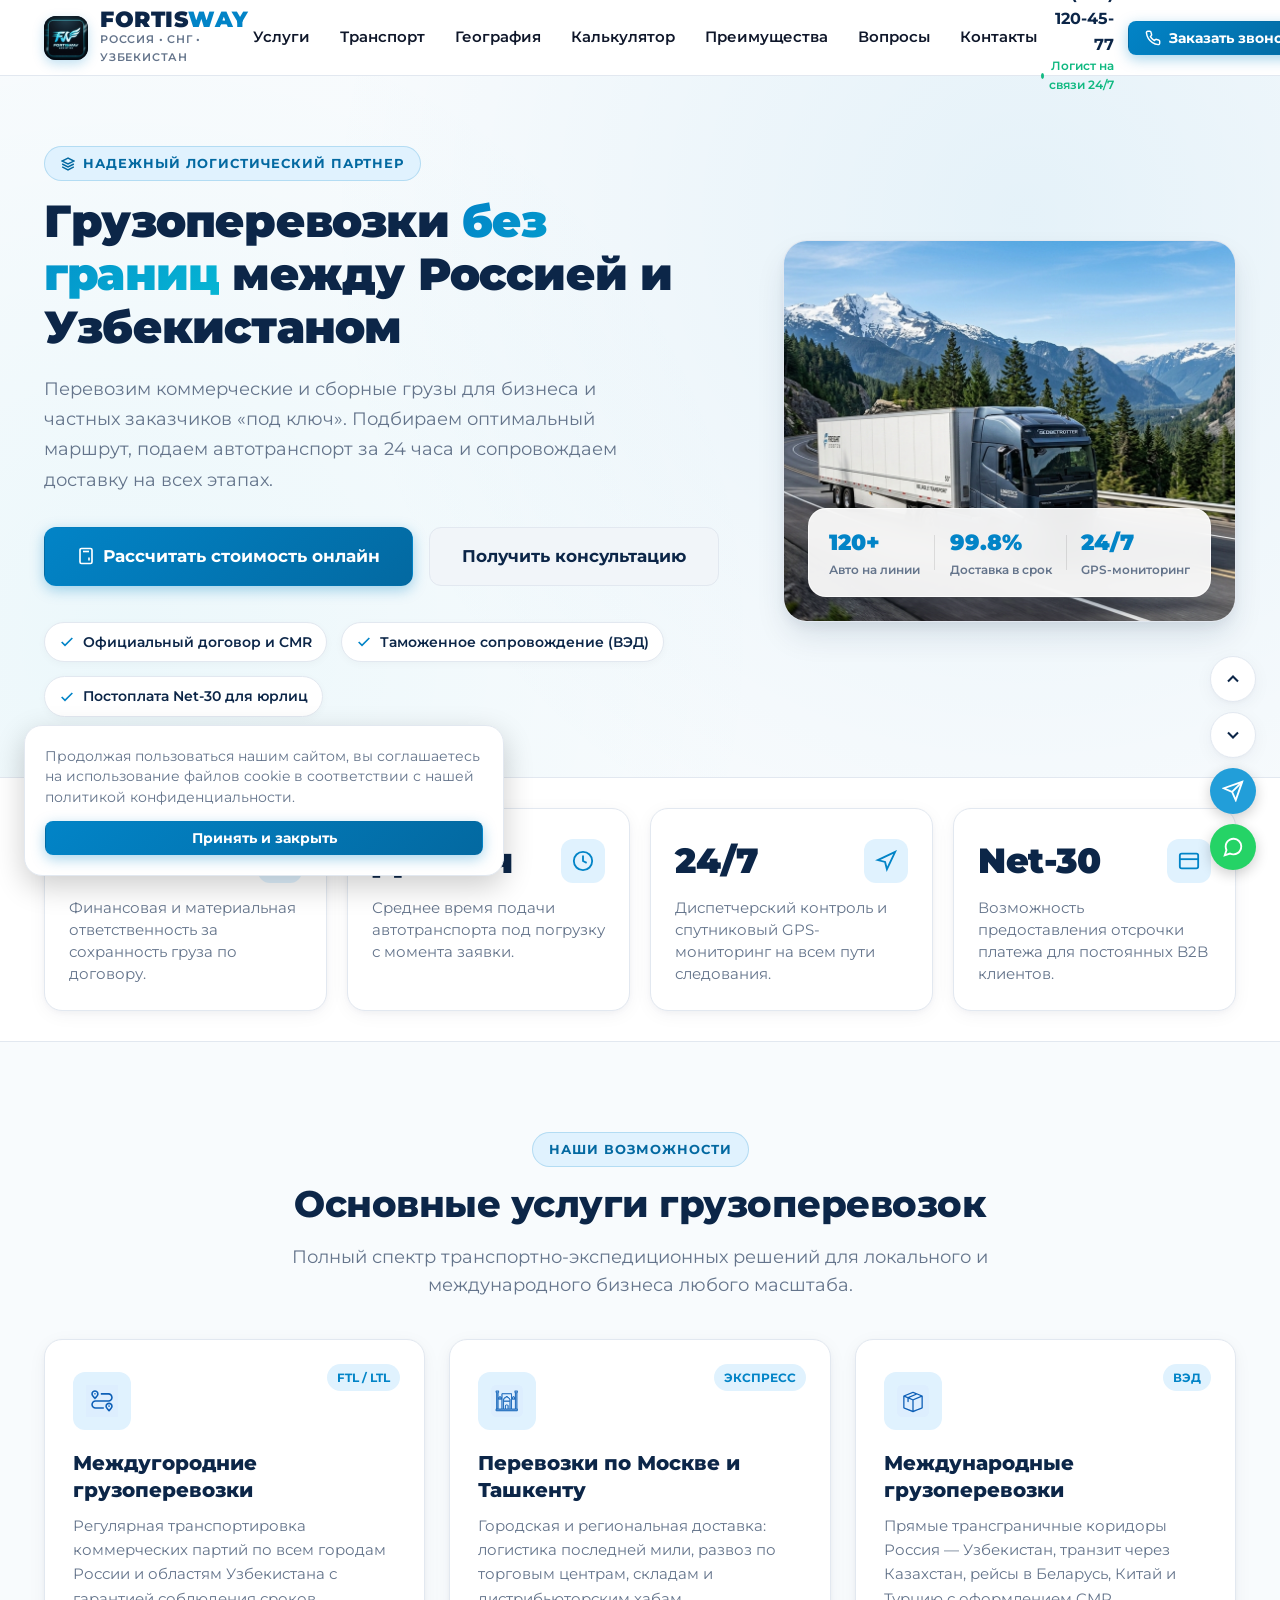
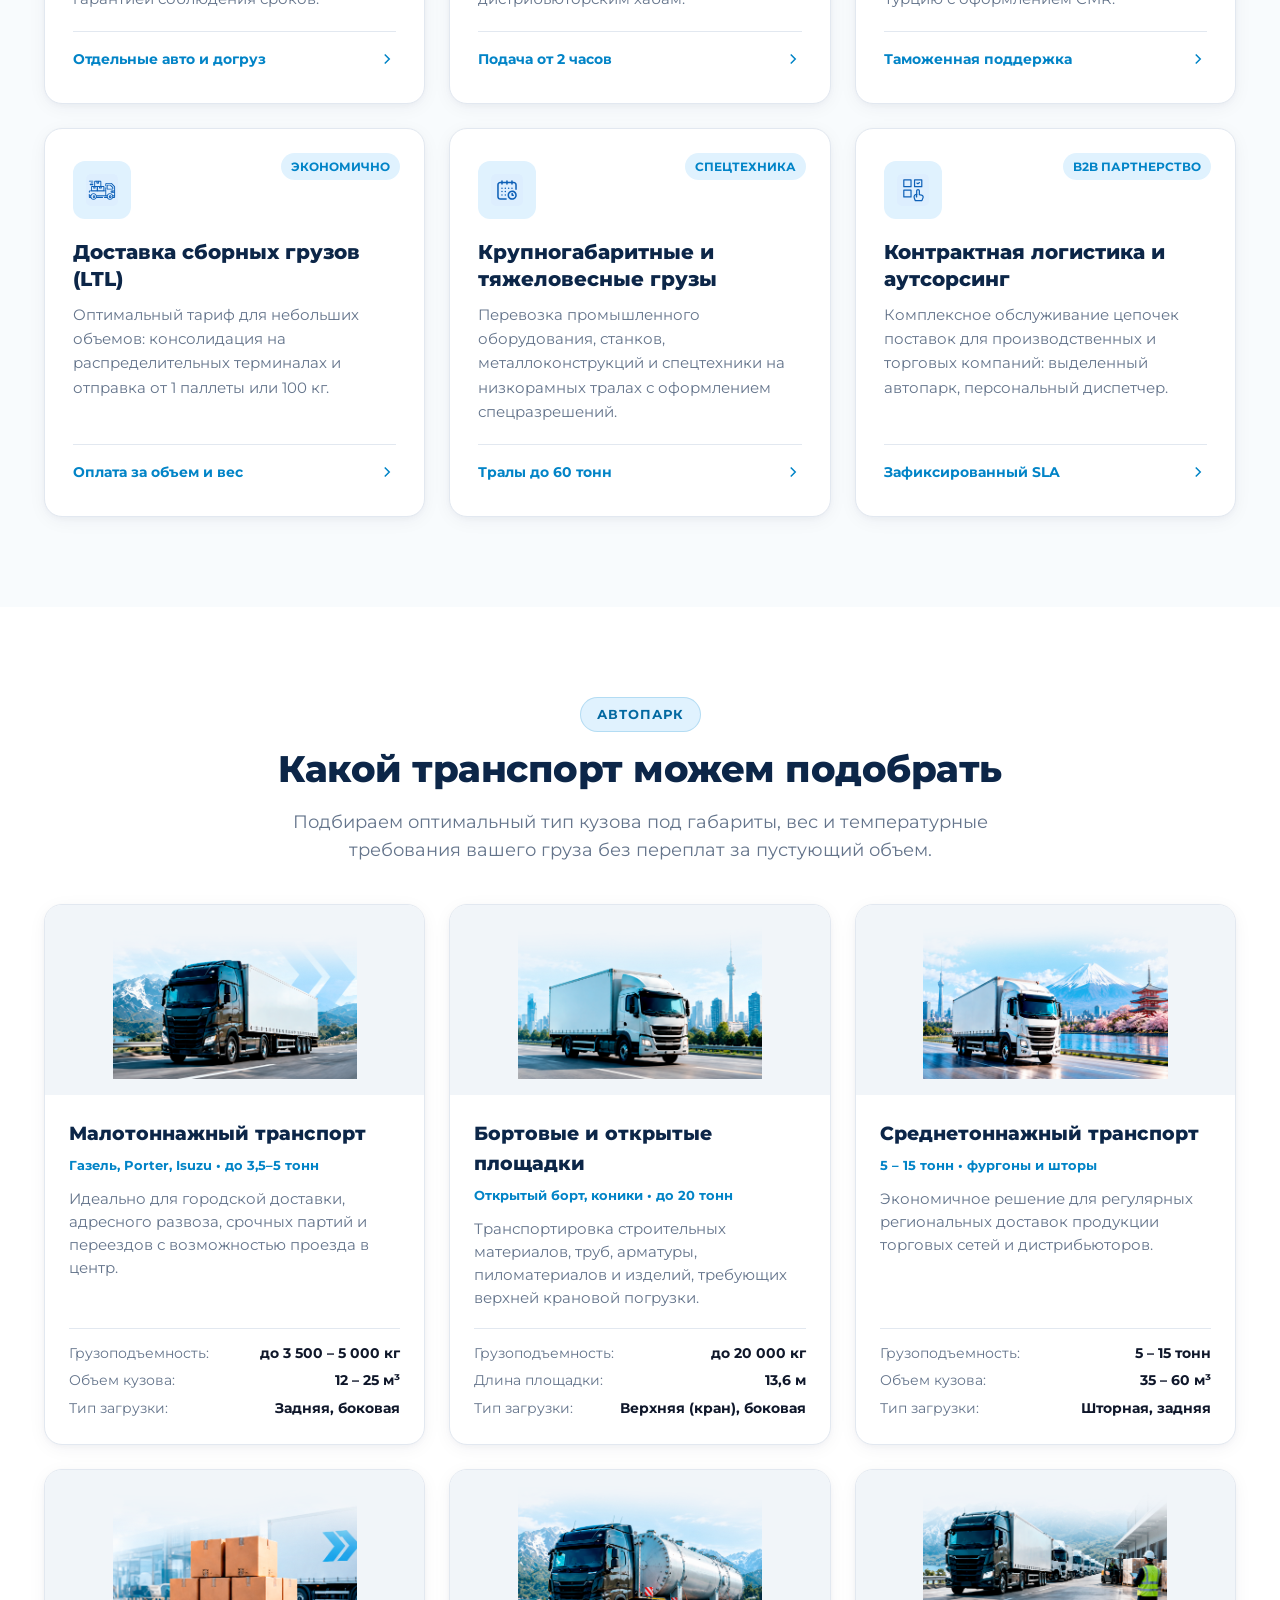
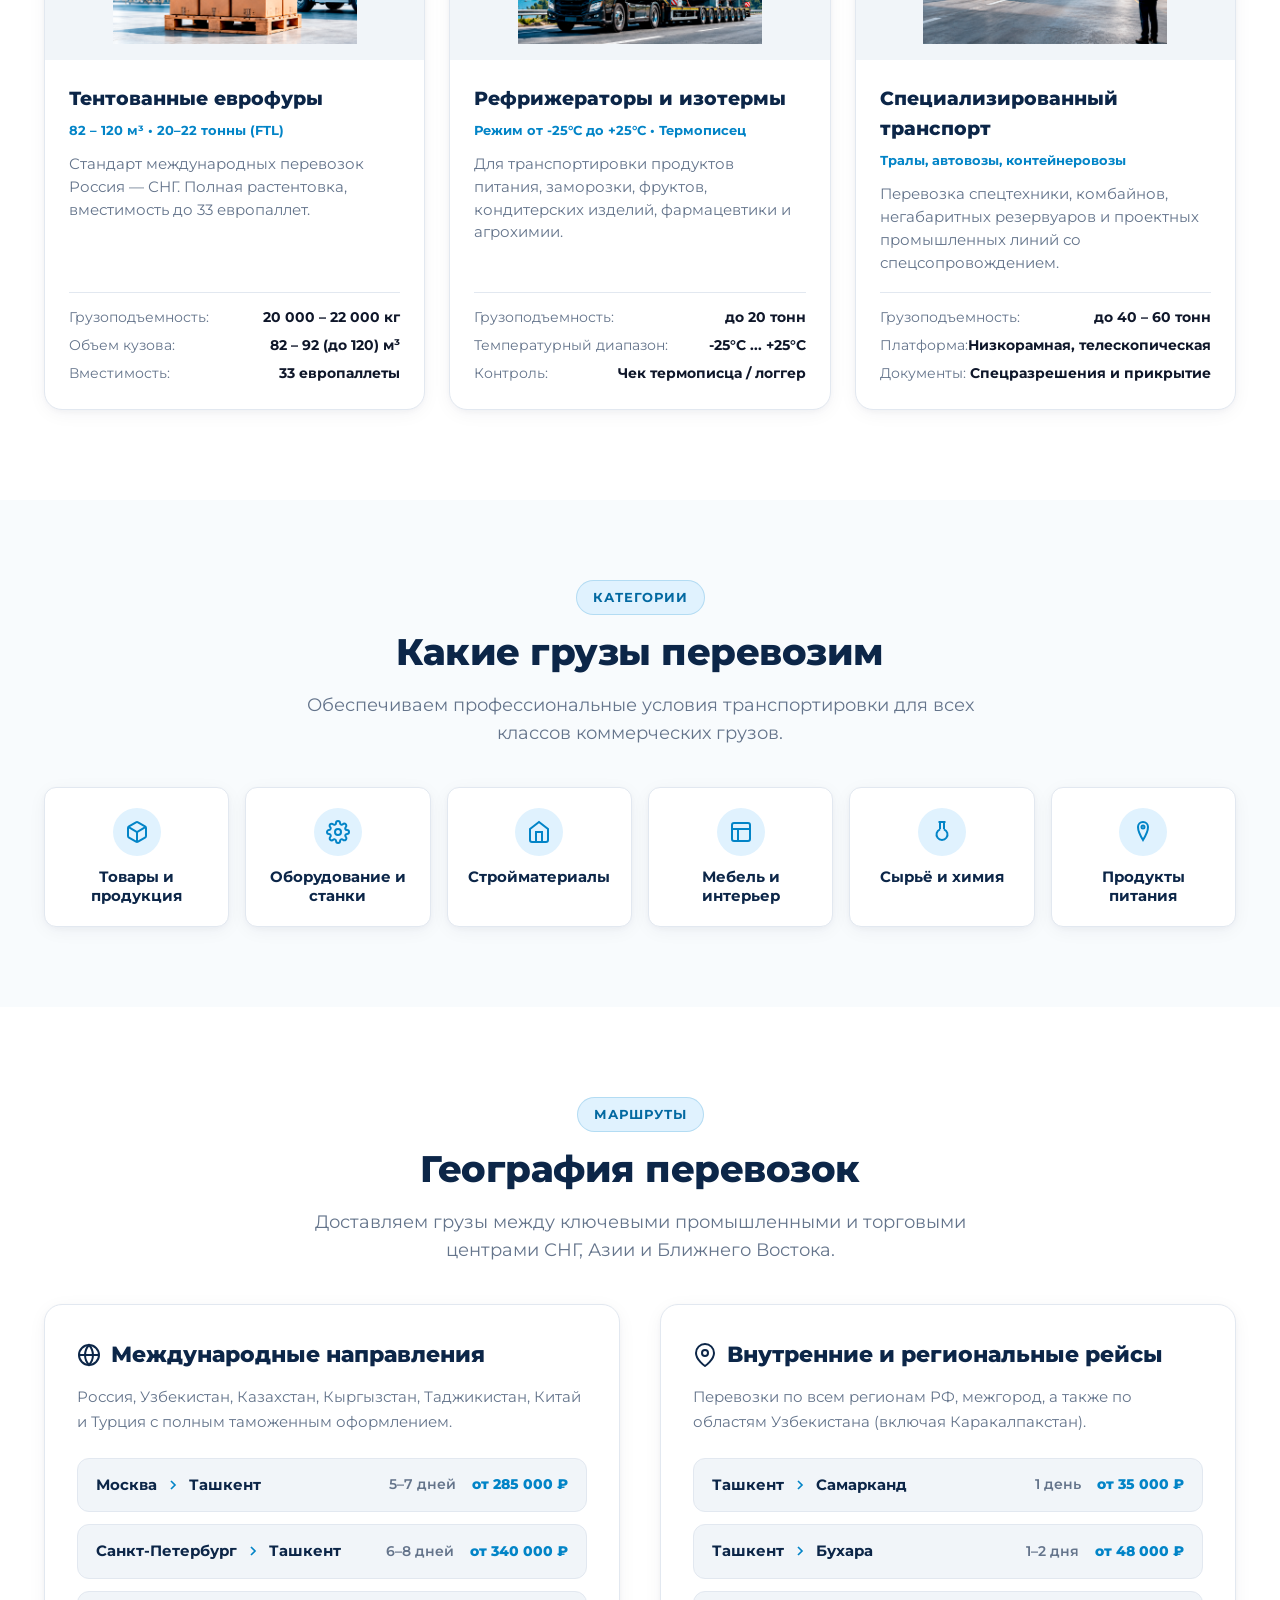
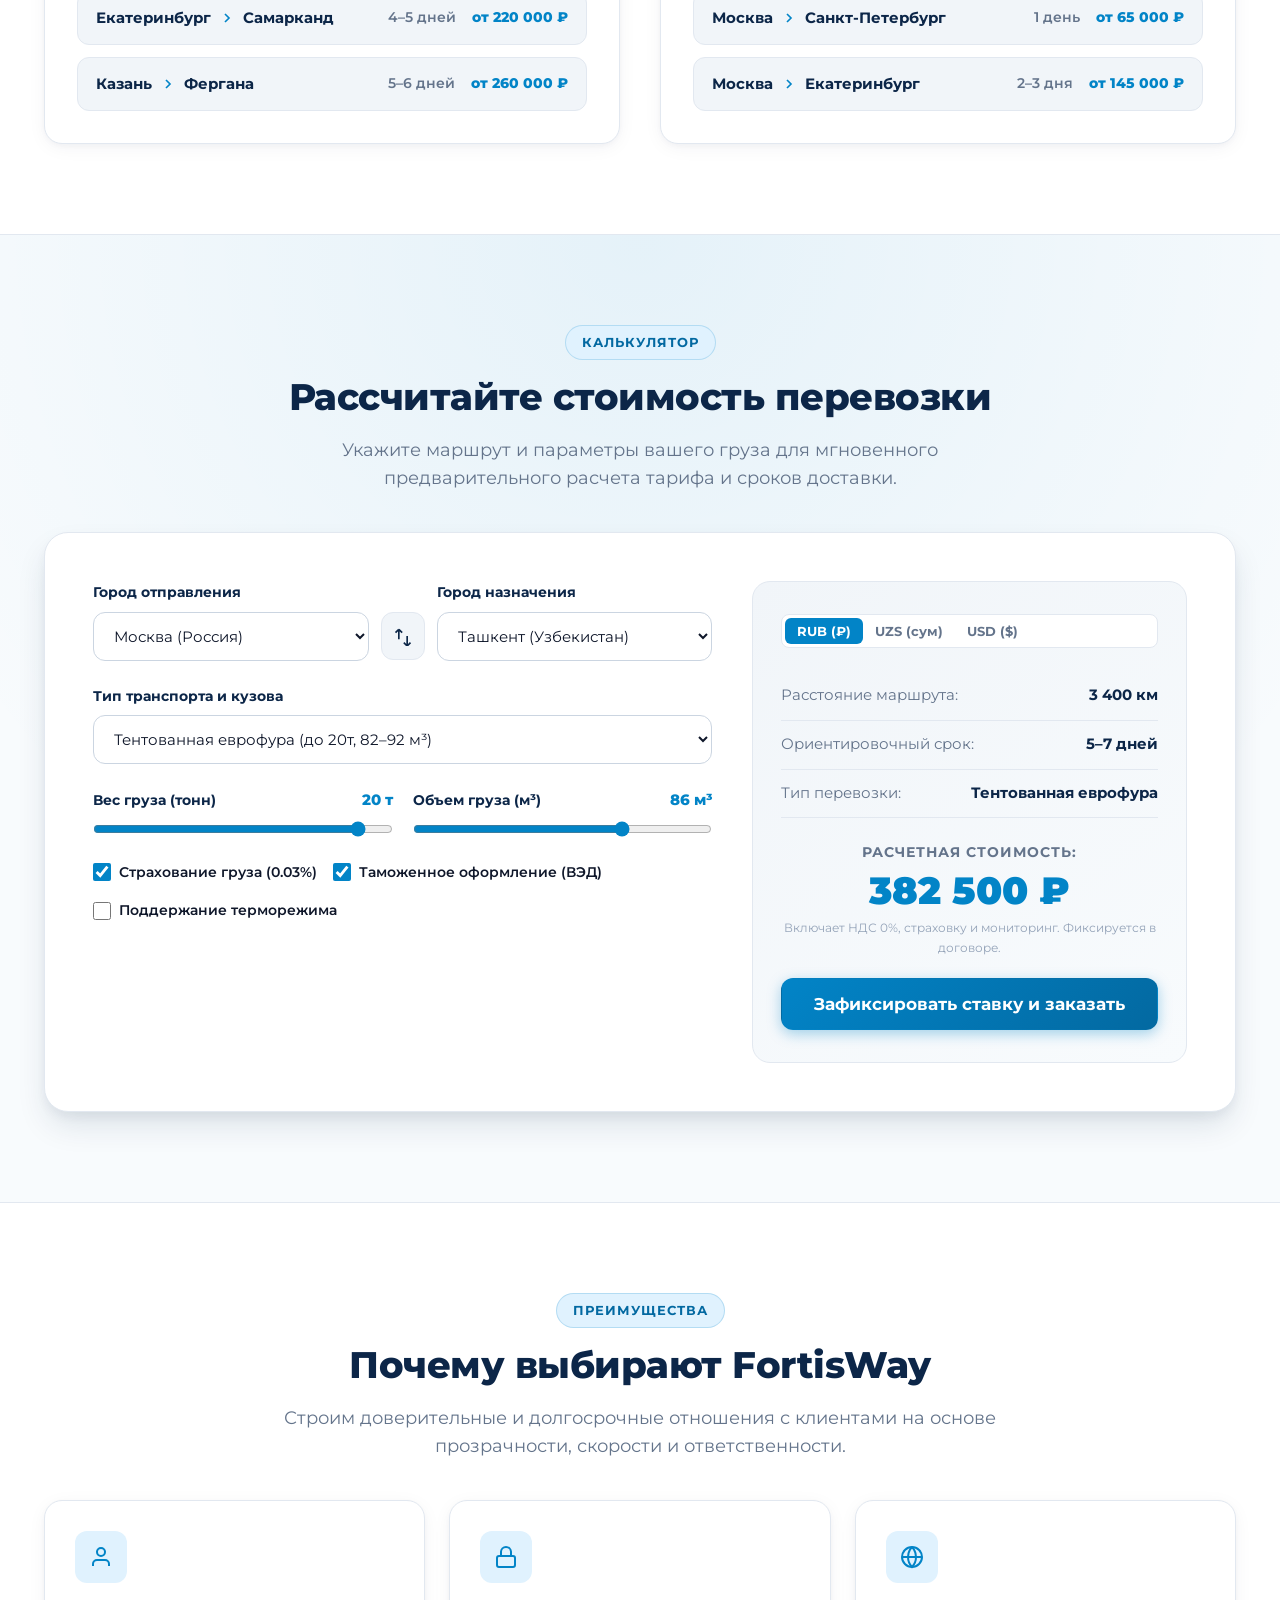
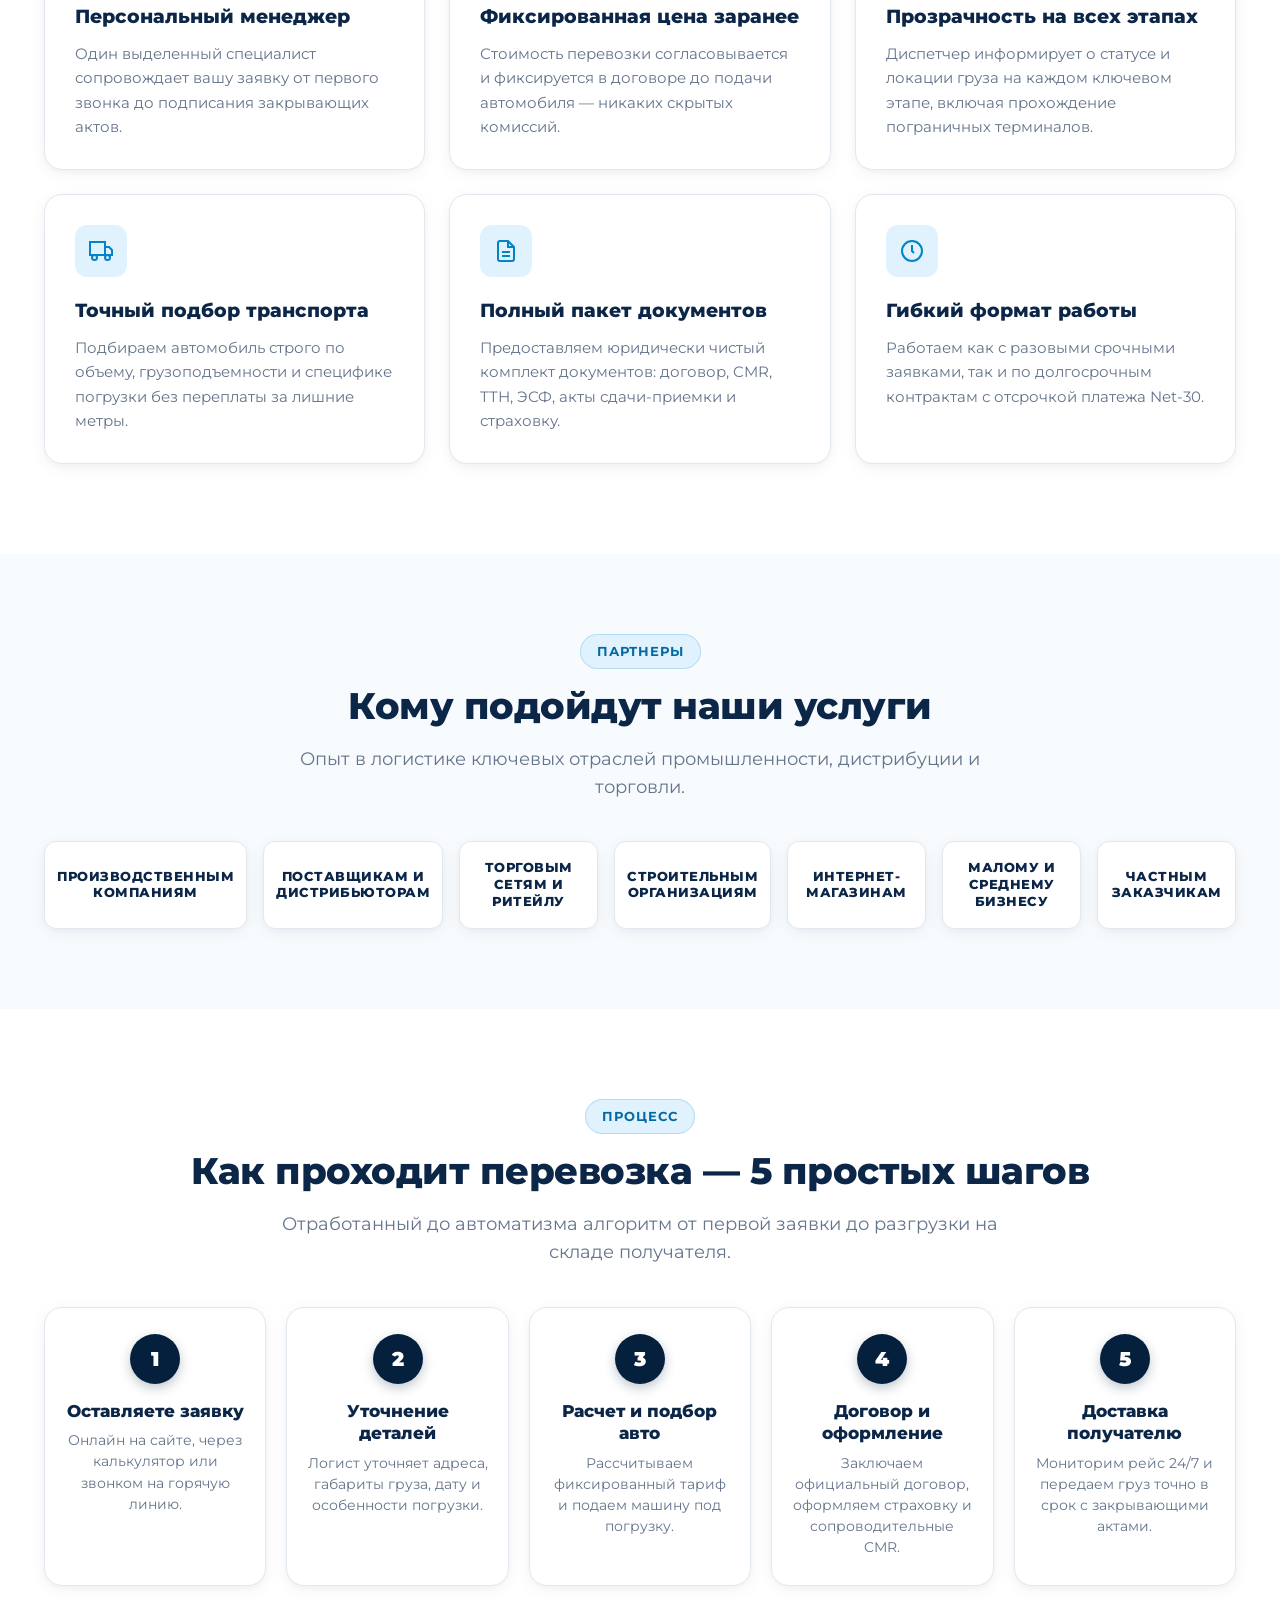
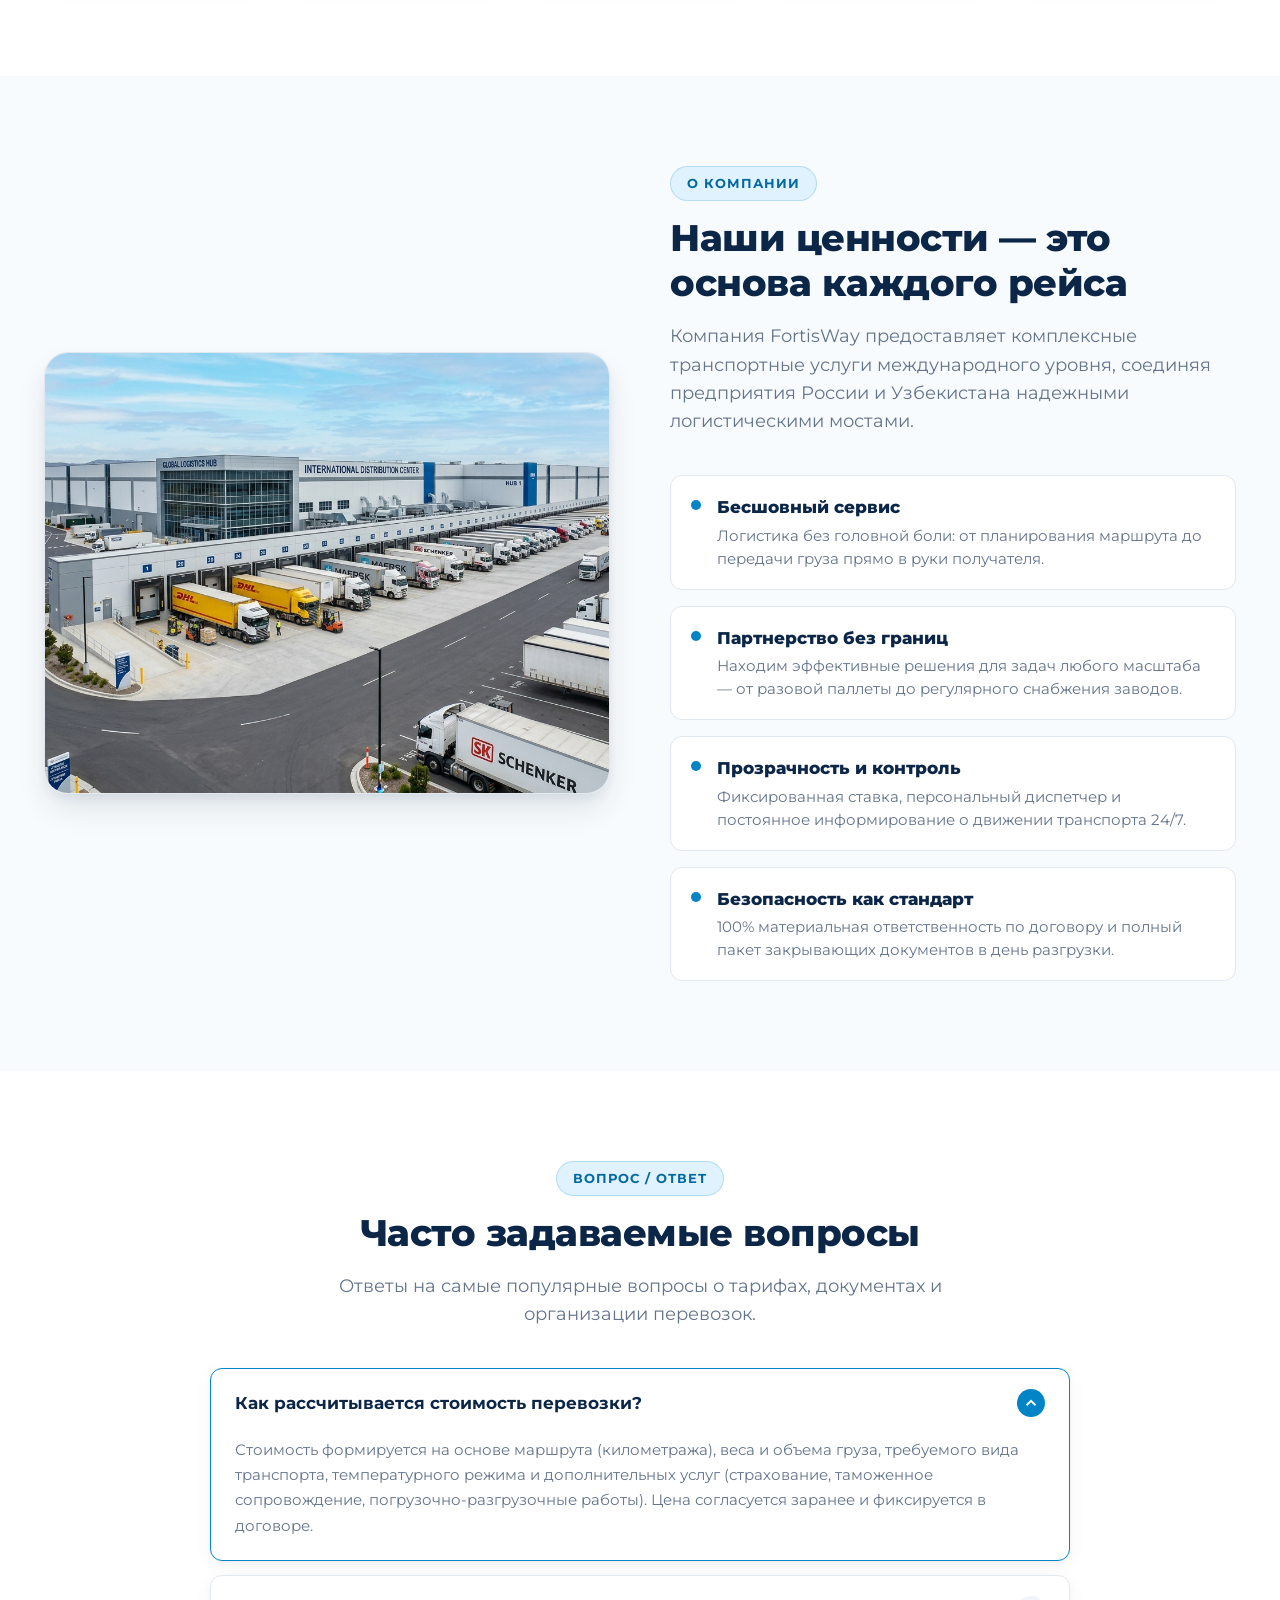
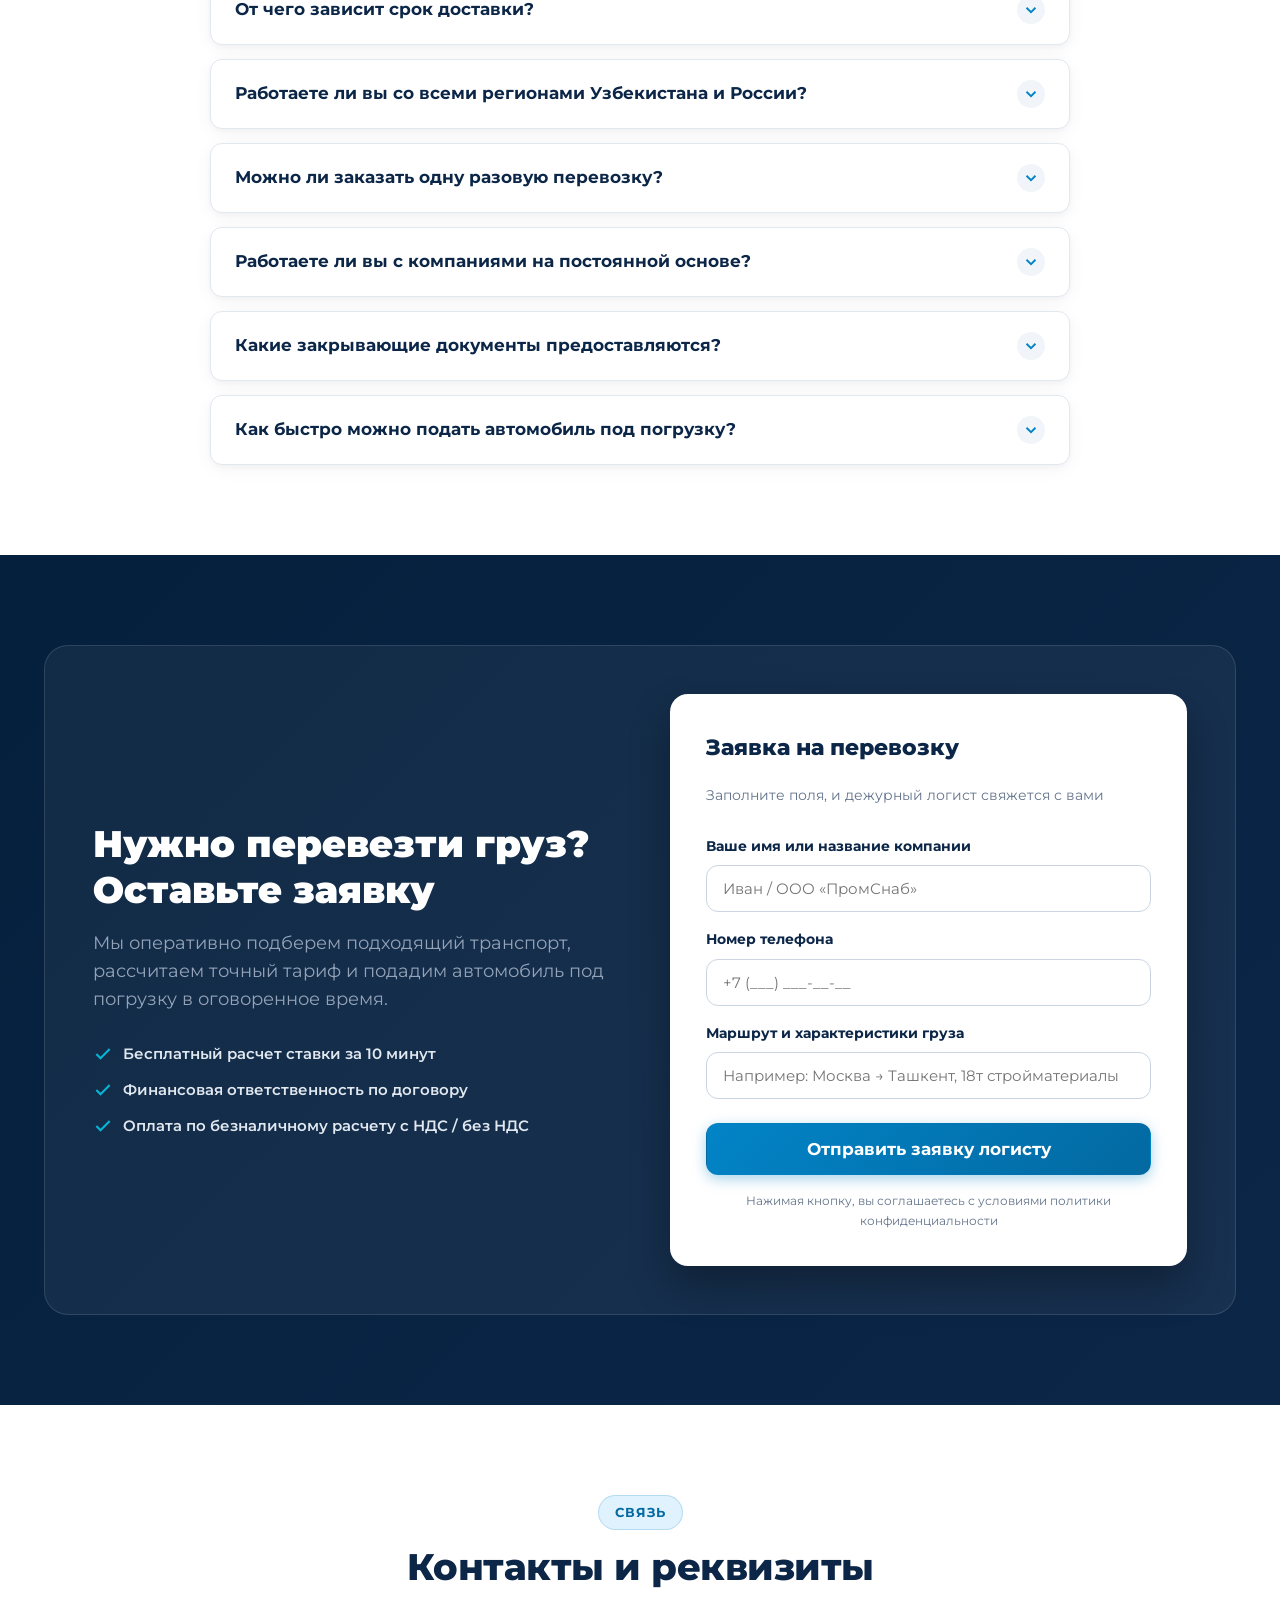
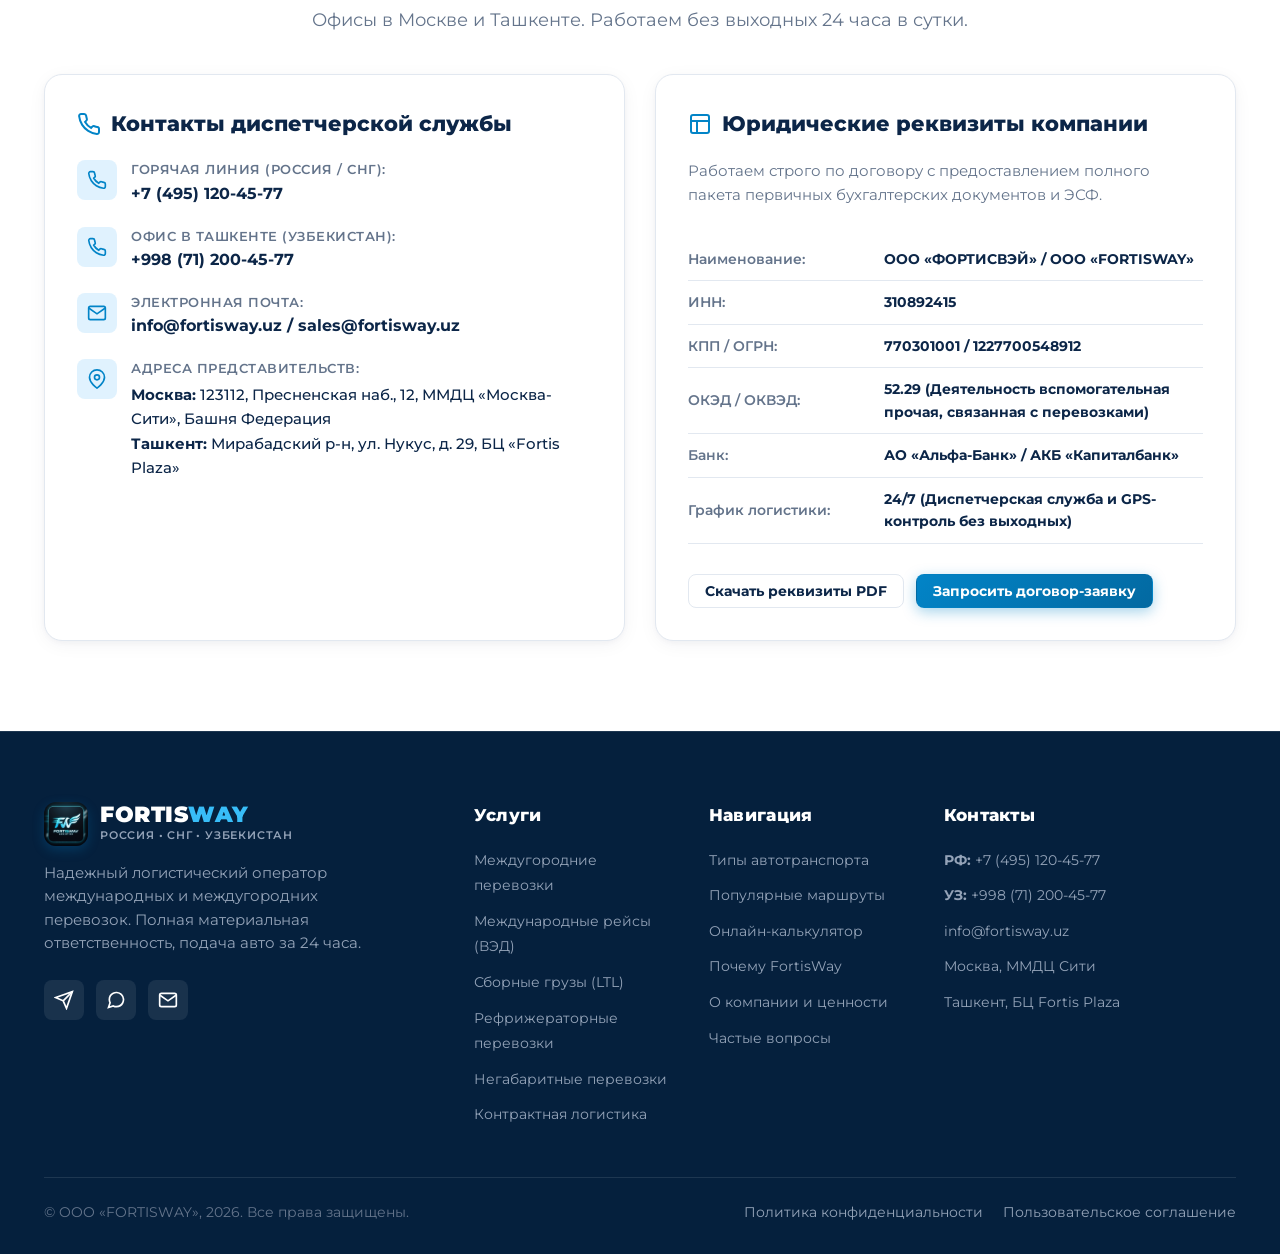
==== russia/index.html @ 8634a8a8 "Add standalone FortisWay Russia website modeled after fortisway.uz" ====
<!DOCTYPE html>
<html lang="ru" data-theme="light">
<head>
  <meta charset="UTF-8">
  <meta name="viewport" content="width=device-width, initial-scale=1.0">
  <title>FortisWay — Международные грузоперевозки Россия — Узбекистан — СНГ</title>
  <meta name="description" content="Надежные грузоперевозки и логистика между Россией, Узбекистаном и странами СНГ. Подача авто до 24 часов, 100% материальная ответственность, таможенное оформление и онлайн-калькулятор.">
  <link rel="preconnect" href="https://fonts.googleapis.com">
  <link rel="preconnect" href="https://fonts.gstatic.com" crossorigin>
  <link href="https://fonts.googleapis.com/css2?family=Montserrat:wght@400;500;600;700;800;900&display=swap" rel="stylesheet">
  <link rel="stylesheet" href="css/style.css">
  <link rel="icon" type="image/jpeg" href="assets/logo_falcon.jpg">
</head>
<body>

  <!-- ==================== SITE HEADER ==================== -->
  <header class="site-header">
    <div class="header-container">
      <a href="#hero" class="brand-logo" aria-label="FortisWay Главная">
        <div class="brand-emblem-wrap">
          <img src="assets/logo_falcon.jpg" alt="Логотип FortisWay Сокол Скорости" class="brand-emblem-img">
        </div>
        <div class="brand-text-block">
          <span class="brand-title">FORTIS<span>WAY</span></span>
          <span class="brand-subtitle">Россия • СНГ • Узбекистан</span>
        </div>
      </a>

      <nav class="desktop-nav" aria-label="Основная навигация">
        <a href="#services" class="nav-link">Услуги</a>
        <a href="#fleet" class="nav-link">Транспорт</a>
        <a href="#geography" class="nav-link">География</a>
        <a href="#calculator" class="nav-link">Калькулятор</a>
        <a href="#advantages" class="nav-link">Преимущества</a>
        <a href="#faq" class="nav-link">Вопросы</a>
        <a href="#contacts" class="nav-link">Контакты</a>
      </nav>

      <div class="header-actions">
        <div class="header-phone">
          <a href="tel:+74951204577" class="header-phone-link">+7 (495) 120-45-77</a>
          <span class="header-phone-badge">Логист на связи 24/7</span>
        </div>

        <button class="btn btn-primary btn-sm" data-open-modal="lead">
          <svg width="16" height="16" viewBox="0 0 24 24" fill="none" stroke="currentColor" stroke-width="2.2" stroke-linecap="round" stroke-linejoin="round"><path d="M22 16.92v3a2 2 0 0 1-2.18 2 19.79 19.79 0 0 1-8.63-3.07 19.5 19.5 0 0 1-6-6 19.79 19.79 0 0 1-3.07-8.67A2 2 0 0 1 4.11 2h3a2 2 0 0 1 2 1.72 12.84 12.84 0 0 0 .7 2.81 2 2 0 0 1-.45 2.11L8.09 9.91a16 16 0 0 0 6 6l1.27-1.27a2 2 0 0 1 2.11-.45 12.84 12.84 0 0 0 2.81.7A2 2 0 0 1 22 16.92z"></path></svg>
          Заказать звонок
        </button>

        <button class="btn-theme-toggle" id="themeToggleBtn" aria-label="Переключить тему оформления">
          <span id="themeIcon">
            <svg width="20" height="20" viewBox="0 0 24 24" fill="none" stroke="currentColor" stroke-width="2" stroke-linecap="round" stroke-linejoin="round"><path d="M21 12.79A9 9 0 1 1 11.21 3 7 7 0 0 0 21 12.79z"></path></svg>
          </span>
        </button>

        <button class="btn-hamburger" id="hamburgerBtn" aria-label="Открыть мобильное меню">
          <span></span>
          <span></span>
          <span></span>
        </button>
      </div>
    </div>
  </header>

  <!-- Mobile Menu Drawer -->
  <div class="mobile-nav-drawer" id="mobileNavDrawer">
    <a href="#services" class="mobile-nav-link">Основные услуги</a>
    <a href="#fleet" class="mobile-nav-link">Какой транспорт подбираем</a>
    <a href="#geography" class="mobile-nav-link">География и маршруты</a>
    <a href="#calculator" class="mobile-nav-link">Онлайн-калькулятор</a>
    <a href="#advantages" class="mobile-nav-link">Почему FortisWay</a>
    <a href="#workflow" class="mobile-nav-link">Как проходит доставка</a>
    <a href="#about" class="mobile-nav-link">О компании и ценности</a>
    <a href="#faq" class="mobile-nav-link">Частые вопросы</a>
    <a href="#contacts" class="mobile-nav-link">Контакты и реквизиты</a>

    <div class="mobile-drawer-contacts">
      <a href="tel:+74951204577" class="btn btn-primary btn-lg">Позвонить в отдел логистики</a>
      <a href="https://t.me/fortisway_support" target="_blank" class="btn btn-secondary">Написать в Telegram</a>
      <a href="https://wa.me/79851204577" target="_blank" class="btn btn-secondary">Написать в WhatsApp</a>
    </div>
  </div>

  <main>
    <!-- ==================== HERO SECTION ==================== -->
    <section class="hero-section" id="hero">
      <div class="container">
        <div class="hero-grid">
          <div class="hero-content">
            <span class="section-tag">
              <svg width="14" height="14" viewBox="0 0 24 24" fill="none" stroke="currentColor" stroke-width="2.5"><path d="M12 2L2 7l10 5 10-5-10-5zM2 17l10 5 10-5M2 12l10 5 10-5"/></svg>
              Надежный логистический партнер
            </span>

            <h1 class="hero-h1">
              Грузоперевозки <span class="highlight">без границ</span> между Россией и Узбекистаном
            </h1>

            <p class="hero-lead">
              Перевозим коммерческие и сборные грузы для бизнеса и частных заказчиков «под ключ». Подбираем оптимальный маршрут, подаем автотранспорт за 24 часа и сопровождаем доставку на всех этапах.
            </p>

            <div class="hero-buttons">
              <a href="#calculator" class="btn btn-primary btn-lg">
                <svg width="18" height="18" viewBox="0 0 24 24" fill="none" stroke="currentColor" stroke-width="2.2"><rect x="4" y="2" width="16" height="20" rx="2"/><line x1="8" y1="6" x2="16" y2="6"/><line x1="16" y1="14" x2="16" y2="18"/><path d="M16 10h.01"/><path d="M12 10h.01"/><path d="M8 10h.01"/><path d="M12 14h.01"/><path d="M8 14h.01"/><path d="M12 18h.01"/><path d="M8 18h.01"/></svg>
                Рассчитать стоимость онлайн
              </a>
              <button class="btn btn-secondary btn-lg" data-open-modal="lead">
                Получить консультацию
              </button>
            </div>

            <div class="hero-features-chips">
              <div class="feature-chip">
                <svg width="16" height="16" viewBox="0 0 24 24" fill="none" stroke="currentColor" stroke-width="2.5"><polyline points="20 6 9 17 4 12"/></svg>
                <span>Официальный договор и CMR</span>
              </div>
              <div class="feature-chip">
                <svg width="16" height="16" viewBox="0 0 24 24" fill="none" stroke="currentColor" stroke-width="2.5"><polyline points="20 6 9 17 4 12"/></svg>
                <span>Таможенное сопровождение (ВЭД)</span>
              </div>
              <div class="feature-chip">
                <svg width="16" height="16" viewBox="0 0 24 24" fill="none" stroke="currentColor" stroke-width="2.5"><polyline points="20 6 9 17 4 12"/></svg>
                <span>Постоплата Net-30 для юрлиц</span>
              </div>
            </div>
          </div>

          <div class="hero-visual">
            <div class="hero-visual-card">
              <img src="assets/hero_truck.jpg" alt="Магистральная перевозка еврофурой FortisWay" class="hero-card-img">
              <div class="hero-floating-stat">
                <div class="floating-stat-item">
                  <span class="floating-stat-num">120+</span>
                  <span class="floating-stat-label">Авто на линии</span>
                </div>
                <div style="width: 1px; height: 35px; background: rgba(0,0,0,0.1);"></div>
                <div class="floating-stat-item">
                  <span class="floating-stat-num">99.8%</span>
                  <span class="floating-stat-label">Доставка в срок</span>
                </div>
                <div style="width: 1px; height: 35px; background: rgba(0,0,0,0.1);"></div>
                <div class="floating-stat-item">
                  <span class="floating-stat-num">24/7</span>
                  <span class="floating-stat-label">GPS-мониторинг</span>
                </div>
              </div>
            </div>
          </div>
        </div>
      </div>
    </section>

    <!-- ==================== 4 TRUST STATS BAR ==================== -->
    <section class="stats-bar-section">
      <div class="container">
        <div class="stats-grid">
          <div class="stat-card">
            <div class="stat-header">
              <span class="stat-value">100%</span>
              <div class="stat-icon-wrap">
                <svg width="22" height="22" viewBox="0 0 24 24" fill="none" stroke="currentColor" stroke-width="2"><path d="M12 22s8-4 8-10V5l-8-3-8 3v7c0 6 8 10 8 10z"/></svg>
              </div>
            </div>
            <p class="stat-desc">Финансовая и материальная ответственность за сохранность груза по договору.</p>
          </div>

          <div class="stat-card">
            <div class="stat-header">
              <span class="stat-value">До 24 ч</span>
              <div class="stat-icon-wrap">
                <svg width="22" height="22" viewBox="0 0 24 24" fill="none" stroke="currentColor" stroke-width="2"><circle cx="12" cy="12" r="10"/><polyline points="12 6 12 12 16 14"/></svg>
              </div>
            </div>
            <p class="stat-desc">Среднее время подачи автотранспорта под погрузку с момента заявки.</p>
          </div>

          <div class="stat-card">
            <div class="stat-header">
              <span class="stat-value">24/7</span>
              <div class="stat-icon-wrap">
                <svg width="22" height="22" viewBox="0 0 24 24" fill="none" stroke="currentColor" stroke-width="2"><polygon points="3 11 22 2 13 21 11 13 3 11"/></svg>
              </div>
            </div>
            <p class="stat-desc">Диспетчерский контроль и спутниковый GPS-мониторинг на всем пути следования.</p>
          </div>

          <div class="stat-card">
            <div class="stat-header">
              <span class="stat-value">Net-30</span>
              <div class="stat-icon-wrap">
                <svg width="22" height="22" viewBox="0 0 24 24" fill="none" stroke="currentColor" stroke-width="2"><rect x="2" y="4" width="20" height="16" rx="2"/><line x1="2" y1="10" x2="22" y2="10"/></svg>
              </div>
            </div>
            <p class="stat-desc">Возможность предоставления отсрочки платежа для постоянных B2B клиентов.</p>
          </div>
        </div>
      </div>
    </section>

    <!-- ==================== SERVICES SECTION ==================== -->
    <section class="services-section" id="services">
      <div class="container">
        <div class="section-header-center">
          <span class="section-tag">Наши возможности</span>
          <h2 class="section-title">Основные услуги грузоперевозок</h2>
          <p class="section-desc">Полный спектр транспортно-экспедиционных решений для локального и международного бизнеса любого масштаба.</p>
        </div>

        <div class="services-grid">
          <!-- Card 1 -->
          <div class="service-card">
            <span class="service-badge">FTL / LTL</span>
            <div class="service-icon-box">
              <img src="assets/route_1.svg" alt="Иконка Междугородние перевозки">
            </div>
            <h3 class="service-title">Междугородние грузоперевозки</h3>
            <p class="service-text">Регулярная транспортировка коммерческих партий по всем городам России и областям Узбекистана с гарантией соблюдения сроков.</p>
            <div class="service-footer">
              <span>Отдельные авто и догруз</span>
              <svg width="18" height="18" viewBox="0 0 24 24" fill="none" stroke="currentColor" stroke-width="2"><polyline points="9 18 15 12 9 6"/></svg>
            </div>
          </div>

          <!-- Card 2 -->
          <div class="service-card">
            <span class="service-badge">Экспресс</span>
            <div class="service-icon-box">
              <img src="assets/route_2.svg" alt="Иконка Перевозки по области">
            </div>
            <h3 class="service-title">Перевозки по Москве и Ташкенту</h3>
            <p class="service-text">Городская и региональная доставка: логистика последней мили, развоз по торговым центрам, складам и дистрибьюторским хабам.</p>
            <div class="service-footer">
              <span>Подача от 2 часов</span>
              <svg width="18" height="18" viewBox="0 0 24 24" fill="none" stroke="currentColor" stroke-width="2"><polyline points="9 18 15 12 9 6"/></svg>
            </div>
          </div>

          <!-- Card 3 -->
          <div class="service-card">
            <span class="service-badge">ВЭД</span>
            <div class="service-icon-box">
              <img src="assets/route_3.svg" alt="Иконка Международные грузоперевозки">
            </div>
            <h3 class="service-title">Международные грузоперевозки</h3>
            <p class="service-text">Прямые трансграничные коридоры Россия — Узбекистан, транзит через Казахстан, рейсы в Беларусь, Китай и Турцию с оформлением CMR.</p>
            <div class="service-footer">
              <span>Таможенная поддержка</span>
              <svg width="18" height="18" viewBox="0 0 24 24" fill="none" stroke="currentColor" stroke-width="2"><polyline points="9 18 15 12 9 6"/></svg>
            </div>
          </div>

          <!-- Card 4 -->
          <div class="service-card">
            <span class="service-badge">Экономично</span>
            <div class="service-icon-box">
              <img src="assets/route_4.svg" alt="Иконка Сборные грузы">
            </div>
            <h3 class="service-title">Доставка сборных грузов (LTL)</h3>
            <p class="service-text">Оптимальный тариф для небольших объемов: консолидация на распределительных терминалах и отправка от 1 паллеты или 100 кг.</p>
            <div class="service-footer">
              <span>Оплата за объем и вес</span>
              <svg width="18" height="18" viewBox="0 0 24 24" fill="none" stroke="currentColor" stroke-width="2"><polyline points="9 18 15 12 9 6"/></svg>
            </div>
          </div>

          <!-- Card 5 -->
          <div class="service-card">
            <span class="service-badge">Спецтехника</span>
            <div class="service-icon-box">
              <img src="assets/route_5.svg" alt="Иконка Негабаритные грузы">
            </div>
            <h3 class="service-title">Крупногабаритные и тяжеловесные грузы</h3>
            <p class="service-text">Перевозка промышленного оборудования, станков, металлоконструкций и спецтехники на низкорамных тралах с оформлением спецразрешений.</p>
            <div class="service-footer">
              <span>Тралы до 60 тонн</span>
              <svg width="18" height="18" viewBox="0 0 24 24" fill="none" stroke="currentColor" stroke-width="2"><polyline points="9 18 15 12 9 6"/></svg>
            </div>
          </div>

          <!-- Card 6 -->
          <div class="service-card">
            <span class="service-badge">B2B Партнерство</span>
            <div class="service-icon-box">
              <img src="assets/route_6.svg" alt="Иконка Аутсорсинг">
            </div>
            <h3 class="service-title">Контрактная логистика и аутсорсинг</h3>
            <p class="service-text">Комплексное обслуживание цепочек поставок для производственных и торговых компаний: выделенный автопарк, персональный диспетчер.</p>
            <div class="service-footer">
              <span>Зафиксированный SLA</span>
              <svg width="18" height="18" viewBox="0 0 24 24" fill="none" stroke="currentColor" stroke-width="2"><polyline points="9 18 15 12 9 6"/></svg>
            </div>
          </div>
        </div>
      </div>
    </section>

    <!-- ==================== FLEET SECTION ==================== -->
    <section class="fleet-section" id="fleet">
      <div class="container">
        <div class="section-header-center">
          <span class="section-tag">Автопарк</span>
          <h2 class="section-title">Какой транспорт можем подобрать</h2>
          <p class="section-desc">Подбираем оптимальный тип кузова под габариты, вес и температурные требования вашего груза без переплат за пустующий объем.</p>
        </div>

        <div class="fleet-grid">
          <!-- Fleet 1 -->
          <div class="fleet-card">
            <div class="fleet-img-wrap">
              <img src="assets/transport_1.png" alt="Малотоннажный транспорт FortisWay">
            </div>
            <div class="fleet-content">
              <h3 class="fleet-name">Малотоннажный транспорт</h3>
              <span class="fleet-spec-badge">Газель, Porter, Isuzu • до 3,5–5 тонн</span>
              <p class="fleet-desc">Идеально для городской доставки, адресного развоза, срочных партий и переездов с возможностью проезда в центр.</p>
              <ul class="fleet-specs-list">
                <li><span>Грузоподъемность:</span> <strong>до 3 500 – 5 000 кг</strong></li>
                <li><span>Объем кузова:</span> <strong>12 – 25 м³</strong></li>
                <li><span>Тип загрузки:</span> <strong>Задняя, боковая</strong></li>
              </ul>
            </div>
          </div>

          <!-- Fleet 2 -->
          <div class="fleet-card">
            <div class="fleet-img-wrap">
              <img src="assets/transport_2.png" alt="Бортовые и открытые площадки">
            </div>
            <div class="fleet-content">
              <h3 class="fleet-name">Бортовые и открытые площадки</h3>
              <span class="fleet-spec-badge">Открытый борт, коники • до 20 тонн</span>
              <p class="fleet-desc">Транспортировка строительных материалов, труб, арматуры, пиломатериалов и изделий, требующих верхней крановой погрузки.</p>
              <ul class="fleet-specs-list">
                <li><span>Грузоподъемность:</span> <strong>до 20 000 кг</strong></li>
                <li><span>Длина площадки:</span> <strong>13,6 м</strong></li>
                <li><span>Тип загрузки:</span> <strong>Верхняя (кран), боковая</strong></li>
              </ul>
            </div>
          </div>

          <!-- Fleet 3 -->
          <div class="fleet-card">
            <div class="fleet-img-wrap">
              <img src="assets/transport_3.png" alt="Среднетоннажный автотранспорт">
            </div>
            <div class="fleet-content">
              <h3 class="fleet-name">Среднетоннажный транспорт</h3>
              <span class="fleet-spec-badge">5 – 15 тонн • фургоны и шторы</span>
              <p class="fleet-desc">Экономичное решение для регулярных региональных доставок продукции торговых сетей и дистрибьюторов.</p>
              <ul class="fleet-specs-list">
                <li><span>Грузоподъемность:</span> <strong>5 – 15 тонн</strong></li>
                <li><span>Объем кузова:</span> <strong>35 – 60 м³</strong></li>
                <li><span>Тип загрузки:</span> <strong>Шторная, задняя</strong></li>
              </ul>
            </div>
          </div>

          <!-- Fleet 4 -->
          <div class="fleet-card">
            <div class="fleet-img-wrap">
              <img src="assets/transport_4.png" alt="Тентованные еврофуры">
            </div>
            <div class="fleet-content">
              <h3 class="fleet-name">Тентованные еврофуры</h3>
              <span class="fleet-spec-badge">82 – 120 м³ • 20–22 тонны (FTL)</span>
              <p class="fleet-desc">Стандарт международных перевозок Россия — СНГ. Полная растентовка, вместимость до 33 европаллет.</p>
              <ul class="fleet-specs-list">
                <li><span>Грузоподъемность:</span> <strong>20 000 – 22 000 кг</strong></li>
                <li><span>Объем кузова:</span> <strong>82 – 92 (до 120) м³</strong></li>
                <li><span>Вместимость:</span> <strong>33 европаллеты</strong></li>
              </ul>
            </div>
          </div>

          <!-- Fleet 5 -->
          <div class="fleet-card">
            <div class="fleet-img-wrap">
              <img src="assets/transport_5.png" alt="Рефрижераторы FortisWay">
            </div>
            <div class="fleet-content">
              <h3 class="fleet-name">Рефрижераторы и изотермы</h3>
              <span class="fleet-spec-badge">Режим от -25°C до +25°C • Термописец</span>
              <p class="fleet-desc">Для транспортировки продуктов питания, заморозки, фруктов, кондитерских изделий, фармацевтики и агрохимии.</p>
              <ul class="fleet-specs-list">
                <li><span>Грузоподъемность:</span> <strong>до 20 тонн</strong></li>
                <li><span>Температурный диапазон:</span> <strong>-25°C ... +25°C</strong></li>
                <li><span>Контроль:</span> <strong>Чек термописца / логгер</strong></li>
              </ul>
            </div>
          </div>

          <!-- Fleet 6 -->
          <div class="fleet-card">
            <div class="fleet-img-wrap">
              <img src="assets/transport_6.png" alt="Специализированный транспорт">
            </div>
            <div class="fleet-content">
              <h3 class="fleet-name">Специализированный транспорт</h3>
              <span class="fleet-spec-badge">Тралы, автовозы, контейнеровозы</span>
              <p class="fleet-desc">Перевозка спецтехники, комбайнов, негабаритных резервуаров и проектных промышленных линий со спецсопровождением.</p>
              <ul class="fleet-specs-list">
                <li><span>Грузоподъемность:</span> <strong>до 40 – 60 тонн</strong></li>
                <li><span>Платформа:</span> <strong>Низкорамная, телескопическая</strong></li>
                <li><span>Документы:</span> <strong>Спецразрешения и прикрытие</strong></li>
              </ul>
            </div>
          </div>
        </div>
      </div>
    </section>

    <!-- ==================== CARGO CATEGORIES ==================== -->
    <section class="cargo-section">
      <div class="container">
        <div class="section-header-center">
          <span class="section-tag">Категории</span>
          <h2 class="section-title">Какие грузы перевозим</h2>
          <p class="section-desc">Обеспечиваем профессиональные условия транспортировки для всех классов коммерческих грузов.</p>
        </div>

        <div class="cargo-grid">
          <div class="cargo-card">
            <div class="cargo-icon-wrap">
              <svg width="24" height="24" viewBox="0 0 24 24" fill="none" stroke="currentColor" stroke-width="2"><path d="M21 16V8a2 2 0 0 0-1-1.73l-7-4a2 2 0 0 0-2 0l-7 4A2 2 0 0 0 3 8v8a2 2 0 0 0 1 1.73l7 4a2 2 0 0 0 2 0l7-4A2 2 0 0 0 21 16z"></path><polyline points="3.27 6.96 12 12.01 20.73 6.96"></polyline><line x1="12" y1="22.08" x2="12" y2="12"></line></svg>
            </div>
            <span class="cargo-name">Товары и продукция</span>
          </div>

          <div class="cargo-card">
            <div class="cargo-icon-wrap">
              <svg width="24" height="24" viewBox="0 0 24 24" fill="none" stroke="currentColor" stroke-width="2"><circle cx="12" cy="12" r="3"></circle><path d="M19.4 15a1.65 1.65 0 0 0 .33 1.82l.06.06a2 2 0 0 1 0 2.83 2 2 0 0 1-2.83 0l-.06-.06a1.65 1.65 0 0 0-1.82-.33 1.65 1.65 0 0 0-1 1.51V21a2 2 0 0 1-2 2 2 2 0 0 1-2-2v-.09A1.65 1.65 0 0 0 9 19.4a1.65 1.65 0 0 0-1.82.33l-.06.06a2 2 0 0 1-2.83 0 2 2 0 0 1 0-2.83l.06-.06a1.65 1.65 0 0 0 .33-1.82 1.65 1.65 0 0 0-1.51-1H3a2 2 0 0 1-2-2 2 2 0 0 1 2-2h.09A1.65 1.65 0 0 0 4.6 9a1.65 1.65 0 0 0-.33-1.82l-.06-.06a2 2 0 0 1 0-2.83 2 2 0 0 1 2.83 0l.06.06a1.65 1.65 0 0 0 1.82.33H9a1.65 1.65 0 0 0 1-1.51V3a2 2 0 0 1 2-2 2 2 0 0 1 2 2v.09a1.65 1.65 0 0 0 1 1.51 1.65 1.65 0 0 0 1.82-.33l.06-.06a2 2 0 0 1 2.83 0 2 2 0 0 1 0 2.83l-.06.06a1.65 1.65 0 0 0-.33 1.82V9a1.65 1.65 0 0 0 1.51 1H21a2 2 0 0 1 2 2 2 2 0 0 1-2 2h-.09a1.65 1.65 0 0 0-1.51 1z"></path></svg>
            </div>
            <span class="cargo-name">Оборудование и станки</span>
          </div>

          <div class="cargo-card">
            <div class="cargo-icon-wrap">
              <svg width="24" height="24" viewBox="0 0 24 24" fill="none" stroke="currentColor" stroke-width="2"><path d="M3 9l9-7 9 7v11a2 2 0 0 1-2 2H5a2 2 0 0 1-2-2z"></path><polyline points="9 22 9 12 15 12 15 22"></polyline></svg>
            </div>
            <span class="cargo-name">Стройматериалы</span>
          </div>

          <div class="cargo-card">
            <div class="cargo-icon-wrap">
              <svg width="24" height="24" viewBox="0 0 24 24" fill="none" stroke="currentColor" stroke-width="2"><rect x="3" y="3" width="18" height="18" rx="2"/><line x1="3" y1="9" x2="21" y2="9"/><line x1="9" y1="21" x2="9" y2="9"/></svg>
            </div>
            <span class="cargo-name">Мебель и интерьер</span>
          </div>

          <div class="cargo-card">
            <div class="cargo-icon-wrap">
              <svg width="24" height="24" viewBox="0 0 24 24" fill="none" stroke="currentColor" stroke-width="2"><path d="M10 2v7.31M14 2v7.31M8.5 2h7M14 9.31a5.5 5.5 0 1 1-4 0"/></svg>
            </div>
            <span class="cargo-name">Сырьё и химия</span>
          </div>

          <div class="cargo-card">
            <div class="cargo-icon-wrap">
              <svg width="24" height="24" viewBox="0 0 24 24" fill="none" stroke="currentColor" stroke-width="2"><path d="M12 2a5 5 0 0 1 5 5c0 5-5 13-5 13S7 12 7 7a5 5 0 0 1 5-5z"></path><circle cx="12" cy="7" r="1.5"></circle></svg>
            </div>
            <span class="cargo-name">Продукты питания</span>
          </div>
        </div>
      </div>
    </section>

    <!-- ==================== GEOGRAPHY & ROUTES ==================== -->
    <section class="geography-section" id="geography">
      <div class="container">
        <div class="section-header-center">
          <span class="section-tag">Маршруты</span>
          <h2 class="section-title">География перевозок</h2>
          <p class="section-desc">Доставляем грузы между ключевыми промышленными и торговыми центрами СНГ, Азии и Ближнего Востока.</p>
        </div>

        <div class="routes-container">
          <!-- Left: International -->
          <div class="routes-card-block">
            <h3 class="routes-block-title">
              <svg width="24" height="24" viewBox="0 0 24 24" fill="none" stroke="currentColor" stroke-width="2"><circle cx="12" cy="12" r="10"/><line x1="2" y1="12" x2="22" y2="12"/><path d="M12 2a15.3 15.3 0 0 1 4 10 15.3 15.3 0 0 1-4 10 15.3 15.3 0 0 1-4-10 15.3 15.3 0 0 1 4-10z"/></svg>
              Международные направления
            </h3>
            <p class="routes-block-desc">Россия, Узбекистан, Казахстан, Кыргызстан, Таджикистан, Китай и Турция с полным таможенным оформлением.</p>
            
            <div class="routes-list">
              <div class="route-row">
                <div class="route-direction">
                  <span>Москва</span>
                  <svg width="16" height="16" viewBox="0 0 24 24" fill="none" stroke="currentColor" stroke-width="2.5"><polyline points="9 18 15 12 9 6"/></svg>
                  <span>Ташкент</span>
                </div>
                <div class="route-meta">
                  <span class="route-time">5–7 дней</span>
                  <span class="route-price">от 285 000 ₽</span>
                </div>
              </div>

              <div class="route-row">
                <div class="route-direction">
                  <span>Санкт-Петербург</span>
                  <svg width="16" height="16" viewBox="0 0 24 24" fill="none" stroke="currentColor" stroke-width="2.5"><polyline points="9 18 15 12 9 6"/></svg>
                  <span>Ташкент</span>
                </div>
                <div class="route-meta">
                  <span class="route-time">6–8 дней</span>
                  <span class="route-price">от 340 000 ₽</span>
                </div>
              </div>

              <div class="route-row">
                <div class="route-direction">
                  <span>Екатеринбург</span>
                  <svg width="16" height="16" viewBox="0 0 24 24" fill="none" stroke="currentColor" stroke-width="2.5"><polyline points="9 18 15 12 9 6"/></svg>
                  <span>Самарканд</span>
                </div>
                <div class="route-meta">
                  <span class="route-time">4–5 дней</span>
                  <span class="route-price">от 220 000 ₽</span>
                </div>
              </div>

              <div class="route-row">
                <div class="route-direction">
                  <span>Казань</span>
                  <svg width="16" height="16" viewBox="0 0 24 24" fill="none" stroke="currentColor" stroke-width="2.5"><polyline points="9 18 15 12 9 6"/></svg>
                  <span>Фергана</span>
                </div>
                <div class="route-meta">
                  <span class="route-time">5–6 дней</span>
                  <span class="route-price">от 260 000 ₽</span>
                </div>
              </div>
            </div>
          </div>

          <!-- Right: Internal -->
          <div class="routes-card-block">
            <h3 class="routes-block-title">
              <svg width="24" height="24" viewBox="0 0 24 24" fill="none" stroke="currentColor" stroke-width="2"><path d="M21 10c0 7-9 13-9 13s-9-6-9-13a9 9 0 0 1 18 0z"/><circle cx="12" cy="10" r="3"/></svg>
              Внутренние и региональные рейсы
            </h3>
            <p class="routes-block-desc">Перевозки по всем регионам РФ, межгород, а также по областям Узбекистана (включая Каракалпакстан).</p>
            
            <div class="routes-list">
              <div class="route-row">
                <div class="route-direction">
                  <span>Ташкент</span>
                  <svg width="16" height="16" viewBox="0 0 24 24" fill="none" stroke="currentColor" stroke-width="2.5"><polyline points="9 18 15 12 9 6"/></svg>
                  <span>Самарканд</span>
                </div>
                <div class="route-meta">
                  <span class="route-time">1 день</span>
                  <span class="route-price">от 35 000 ₽</span>
                </div>
              </div>

              <div class="route-row">
                <div class="route-direction">
                  <span>Ташкент</span>
                  <svg width="16" height="16" viewBox="0 0 24 24" fill="none" stroke="currentColor" stroke-width="2.5"><polyline points="9 18 15 12 9 6"/></svg>
                  <span>Бухара</span>
                </div>
                <div class="route-meta">
                  <span class="route-time">1–2 дня</span>
                  <span class="route-price">от 48 000 ₽</span>
                </div>
              </div>

              <div class="route-row">
                <div class="route-direction">
                  <span>Москва</span>
                  <svg width="16" height="16" viewBox="0 0 24 24" fill="none" stroke="currentColor" stroke-width="2.5"><polyline points="9 18 15 12 9 6"/></svg>
                  <span>Санкт-Петербург</span>
                </div>
                <div class="route-meta">
                  <span class="route-time">1 день</span>
                  <span class="route-price">от 65 000 ₽</span>
                </div>
              </div>

              <div class="route-row">
                <div class="route-direction">
                  <span>Москва</span>
                  <svg width="16" height="16" viewBox="0 0 24 24" fill="none" stroke="currentColor" stroke-width="2.5"><polyline points="9 18 15 12 9 6"/></svg>
                  <span>Екатеринбург</span>
                </div>
                <div class="route-meta">
                  <span class="route-time">2–3 дня</span>
                  <span class="route-price">от 145 000 ₽</span>
                </div>
              </div>
            </div>
          </div>
        </div>
      </div>
    </section>

    <!-- ==================== CALCULATOR SECTION ==================== -->
    <section class="calc-section" id="calculator">
      <div class="container">
        <div class="section-header-center">
          <span class="section-tag">Калькулятор</span>
          <h2 class="section-title">Рассчитайте стоимость перевозки</h2>
          <p class="section-desc">Укажите маршрут и параметры вашего груза для мгновенного предварительного расчета тарифа и сроков доставки.</p>
        </div>

        <div class="calc-box">
          <div class="calc-form">
            <!-- Cities row -->
            <div class="calc-row-cities">
              <div class="form-group">
                <label class="form-label" for="calcCityFrom">Город отправления</label>
                <select class="form-select" id="calcCityFrom">
                  <option value="Москва" selected>Москва (Россия)</option>
                  <option value="Санкт-Петербург">Санкт-Петербург (Россия)</option>
                  <option value="Екатеринбург">Екатеринбург (Россия)</option>
                  <option value="Казань">Казань (Россия)</option>
                  <option value="Новосибирск">Новосибирск (Россия)</option>
                  <option value="Ташкент">Ташкент (Узбекистан)</option>
                  <option value="Самарканд">Самарканд (Узбекистан)</option>
                  <option value="Бухара">Бухара (Узбекистан)</option>
                  <option value="Фергана">Фергана (Узбекистан)</option>
                </select>
              </div>

              <button type="button" class="btn-swap-cities" id="btnSwapCities" title="Поменять города местами" aria-label="Поменять местами города">
                <svg width="20" height="20" viewBox="0 0 24 24" fill="none" stroke="currentColor" stroke-width="2"><path d="M7 16V4m0 0L3 8m4-4l4 4m6 4v12m0 0l4-4m-4 4l-4-4"/></svg>
              </button>

              <div class="form-group">
                <label class="form-label" for="calcCityTo">Город назначения</label>
                <select class="form-select" id="calcCityTo">
                  <option value="Ташкент" selected>Ташкент (Узбекистан)</option>
                  <option value="Самарканд">Самарканд (Узбекистан)</option>
                  <option value="Бухара">Бухара (Узбекистан)</option>
                  <option value="Фергана">Фергана (Узбекистан)</option>
                  <option value="Москва">Москва (Россия)</option>
                  <option value="Санкт-Петербург">Санкт-Петербург (Россия)</option>
                  <option value="Екатеринбург">Екатеринбург (Россия)</option>
                  <option value="Казань">Казань (Россия)</option>
                </select>
              </div>
            </div>

            <!-- Transport Select -->
            <div class="form-group">
              <label class="form-label" for="calcTransport">Тип транспорта и кузова</label>
              <select class="form-select" id="calcTransport">
                <option value="eurotruck" selected>Тентованная еврофура (до 20т, 82–92 м³)</option>
                <option value="reefer">Рефрижератор (температурный режим -25°C..+25°C)</option>
                <option value="ltl">Сборный груз (LTL) — оплата за паллеты</option>
                <option value="medium">Среднетоннажный транспорт (5–10 тонн)</option>
                <option value="small">Малотоннажный транспорт (Газель до 3.5т)</option>
                <option value="oversized">Низкорамный трал (негабаритный груз)</option>
              </select>
            </div>

            <!-- Sliders -->
            <div class="calc-sliders">
              <div class="form-group">
                <div class="slider-header">
                  <label class="form-label" for="calcWeight">Вес груза (тонн)</label>
                  <span class="slider-val-badge" id="calcWeightVal">20 т</span>
                </div>
                <input type="range" class="calc-range" id="calcWeight" min="0.5" max="22" step="0.5" value="20">
              </div>

              <div class="form-group">
                <div class="slider-header">
                  <label class="form-label" for="calcVolume">Объем груза (м³)</label>
                  <span class="slider-val-badge" id="calcVolumeVal">86 м³</span>
                </div>
                <input type="range" class="calc-range" id="calcVolume" min="2" max="120" step="1" value="86">
              </div>
            </div>

            <!-- Checkboxes -->
            <div class="calc-checkboxes">
              <label class="custom-checkbox">
                <input type="checkbox" id="calcChkInsurance" checked>
                <span>Страхование груза (0.03%)</span>
              </label>
              <label class="custom-checkbox">
                <input type="checkbox" id="calcChkCustoms" checked>
                <span>Таможенное оформление (ВЭД)</span>
              </label>
              <label class="custom-checkbox">
                <input type="checkbox" id="calcChkTemp">
                <span>Поддержание терморежима</span>
              </label>
            </div>
          </div>

          <!-- Summary Result Card -->
          <div class="calc-summary-card">
            <div>
              <div class="summary-currency-switch">
                <button type="button" class="currency-btn active" data-curr="RUB">RUB (₽)</button>
                <button type="button" class="currency-btn" data-curr="UZS">UZS (сум)</button>
                <button type="button" class="currency-btn" data-curr="USD">USD ($)</button>
              </div>

              <div class="summary-metric">
                <span class="label">Расстояние маршрута:</span>
                <span class="val" id="calcDistVal">3 400 км</span>
              </div>
              <div class="summary-metric">
                <span class="label">Ориентировочный срок:</span>
                <span class="val" id="calcTimeVal">5–7 дней</span>
              </div>
              <div class="summary-metric">
                <span class="label">Тип перевозки:</span>
                <span class="val" id="calcTransportVal">Тентованная еврофура</span>
              </div>
            </div>

            <div class="summary-total">
              <div class="total-label">Расчетная стоимость:</div>
              <div class="total-price" id="calcTotalPrice">285 000 ₽</div>
              <div class="total-note">Включает НДС 0%, страховку и мониторинг. Фиксируется в договоре.</div>
            </div>

            <button type="button" class="btn btn-primary btn-lg" id="btnBookFromCalc" style="width: 100%;">
              Зафиксировать ставку и заказать
            </button>
          </div>
        </div>
      </div>
    </section>

    <!-- ==================== ADVANTAGES SECTION ==================== -->
    <section class="advantages-section" id="advantages">
      <div class="container">
        <div class="section-header-center">
          <span class="section-tag">Преимущества</span>
          <h2 class="section-title">Почему выбирают FortisWay</h2>
          <p class="section-desc">Строим доверительные и долгосрочные отношения с клиентами на основе прозрачности, скорости и ответственности.</p>
        </div>

        <div class="advantages-grid">
          <div class="adv-card">
            <div class="adv-icon-box">
              <svg width="24" height="24" viewBox="0 0 24 24" fill="none" stroke="currentColor" stroke-width="2"><path d="M20 21v-2a4 4 0 0 0-4-4H8a4 4 0 0 0-4 4v2"/><circle cx="12" cy="7" r="4"/></svg>
            </div>
            <h3 class="adv-title">Персональный менеджер</h3>
            <p class="adv-desc">Один выделенный специалист сопровождает вашу заявку от первого звонка до подписания закрывающих актов.</p>
          </div>

          <div class="adv-card">
            <div class="adv-icon-box">
              <svg width="24" height="24" viewBox="0 0 24 24" fill="none" stroke="currentColor" stroke-width="2"><rect x="3" y="11" width="18" height="11" rx="2" ry="2"/><path d="M7 11V7a5 5 0 0 1 10 0v4"/></svg>
            </div>
            <h3 class="adv-title">Фиксированная цена заранее</h3>
            <p class="adv-desc">Стоимость перевозки согласовывается и фиксируется в договоре до подачи автомобиля — никаких скрытых комиссий.</p>
          </div>

          <div class="adv-card">
            <div class="adv-icon-box">
              <svg width="24" height="24" viewBox="0 0 24 24" fill="none" stroke="currentColor" stroke-width="2"><circle cx="12" cy="12" r="10"/><path d="M12 2a14.5 14.5 0 0 0 0 20 14.5 14.5 0 0 0 0-20"/><path d="M2 12h20"/></svg>
            </div>
            <h3 class="adv-title">Прозрачность на всех этапах</h3>
            <p class="adv-desc">Диспетчер информирует о статусе и локации груза на каждом ключевом этапе, включая прохождение пограничных терминалов.</p>
          </div>

          <div class="adv-card">
            <div class="adv-icon-box">
              <svg width="24" height="24" viewBox="0 0 24 24" fill="none" stroke="currentColor" stroke-width="2"><rect x="1" y="3" width="15" height="13"/><polygon points="16 8 20 8 23 11 23 16 16 16 16 8"/><circle cx="5.5" cy="18.5" r="2.5"/><circle cx="18.5" cy="18.5" r="2.5"/></svg>
            </div>
            <h3 class="adv-title">Точный подбор транспорта</h3>
            <p class="adv-desc">Подбираем автомобиль строго по объему, грузоподъемности и специфике погрузки без переплаты за лишние метры.</p>
          </div>

          <div class="adv-card">
            <div class="adv-icon-box">
              <svg width="24" height="24" viewBox="0 0 24 24" fill="none" stroke="currentColor" stroke-width="2"><path d="M14 2H6a2 2 0 0 0-2 2v16a2 2 0 0 0 2 2h12a2 2 0 0 0 2-2V8z"/><polyline points="14 2 14 8 20 8"/><line x1="16" y1="13" x2="8" y2="13"/><line x1="16" y1="17" x2="8" y2="17"/></svg>
            </div>
            <h3 class="adv-title">Полный пакет документов</h3>
            <p class="adv-desc">Предоставляем юридически чистый комплект документов: договор, CMR, ТТН, ЭСФ, акты сдачи-приемки и страховку.</p>
          </div>

          <div class="adv-card">
            <div class="adv-icon-box">
              <svg width="24" height="24" viewBox="0 0 24 24" fill="none" stroke="currentColor" stroke-width="2"><circle cx="12" cy="12" r="10"/><polyline points="12 6 12 12 14 14"/></svg>
            </div>
            <h3 class="adv-title">Гибкий формат работы</h3>
            <p class="adv-desc">Работаем как с разовыми срочными заявками, так и по долгосрочным контрактам с отсрочкой платежа Net-30.</p>
          </div>
        </div>
      </div>
    </section>

    <!-- ==================== CLIENT SEGMENTS ==================== -->
    <section class="clients-section">
      <div class="container">
        <div class="section-header-center">
          <span class="section-tag">Партнеры</span>
          <h2 class="section-title">Кому подойдут наши услуги</h2>
          <p class="section-desc">Опыт в логистике ключевых отраслей промышленности, дистрибуции и торговли.</p>
        </div>

        <div class="clients-grid">
          <div class="client-chip">Производственным компаниям</div>
          <div class="client-chip">Поставщикам и дистрибьюторам</div>
          <div class="client-chip">Торговым сетям и ритейлу</div>
          <div class="client-chip">Строительным организациям</div>
          <div class="client-chip">Интернет-магазинам</div>
          <div class="client-chip">Малому и среднему бизнесу</div>
          <div class="client-chip">Частным заказчикам</div>
        </div>
      </div>
    </section>

    <!-- ==================== WORKFLOW TIMELINE ==================== -->
    <section class="steps-section" id="workflow">
      <div class="container">
        <div class="section-header-center">
          <span class="section-tag">Процесс</span>
          <h2 class="section-title">Как проходит перевозка — 5 простых шагов</h2>
          <p class="section-desc">Отработанный до автоматизма алгоритм от первой заявки до разгрузки на складе получателя.</p>
        </div>

        <div class="steps-timeline">
          <div class="step-card">
            <div class="step-num-wrap">1</div>
            <h3 class="step-title">Оставляете заявку</h3>
            <p class="step-desc">Онлайн на сайте, через калькулятор или звонком на горячую линию.</p>
          </div>

          <div class="step-card">
            <div class="step-num-wrap">2</div>
            <h3 class="step-title">Уточнение деталей</h3>
            <p class="step-desc">Логист уточняет адреса, габариты груза, дату и особенности погрузки.</p>
          </div>

          <div class="step-card">
            <div class="step-num-wrap">3</div>
            <h3 class="step-title">Расчет и подбор авто</h3>
            <p class="step-desc">Рассчитываем фиксированный тариф и подаем машину под погрузку.</p>
          </div>

          <div class="step-card">
            <div class="step-num-wrap">4</div>
            <h3 class="step-title">Договор и оформление</h3>
            <p class="step-desc">Заключаем официальный договор, оформляем страховку и сопроводительные CMR.</p>
          </div>

          <div class="step-card">
            <div class="step-num-wrap">5</div>
            <h3 class="step-title">Доставка получателю</h3>
            <p class="step-desc">Мониторим рейс 24/7 и передаем груз точно в срок с закрывающими актами.</p>
          </div>
        </div>
      </div>
    </section>

    <!-- ==================== ABOUT & VALUES ==================== -->
    <section class="about-section" id="about">
      <div class="container">
        <div class="about-grid">
          <div class="about-visual">
            <img src="assets/fleet_hub.jpg" alt="Логистический комплекс FortisWay">
          </div>

          <div class="about-content">
            <span class="section-tag">О компании</span>
            <h2 class="section-title">Наши ценности — это основа каждого рейса</h2>
            <p class="section-desc">Компания FortisWay предоставляет комплексные транспортные услуги международного уровня, соединяя предприятия России и Узбекистана надежными логистическими мостами.</p>

            <div class="values-list">
              <div class="value-item">
                <div class="value-bullet"></div>
                <div>
                  <h4 class="value-title">Бесшовный сервис</h4>
                  <p class="value-desc">Логистика без головной боли: от планирования маршрута до передачи груза прямо в руки получателя.</p>
                </div>
              </div>

              <div class="value-item">
                <div class="value-bullet"></div>
                <div>
                  <h4 class="value-title">Партнерство без границ</h4>
                  <p class="value-desc">Находим эффективные решения для задач любого масштаба — от разовой паллеты до регулярного снабжения заводов.</p>
                </div>
              </div>

              <div class="value-item">
                <div class="value-bullet"></div>
                <div>
                  <h4 class="value-title">Прозрачность и контроль</h4>
                  <p class="value-desc">Фиксированная ставка, персональный диспетчер и постоянное информирование о движении транспорта 24/7.</p>
                </div>
              </div>

              <div class="value-item">
                <div class="value-bullet"></div>
                <div>
                  <h4 class="value-title">Безопасность как стандарт</h4>
                  <p class="value-desc">100% материальная ответственность по договору и полный пакет закрывающих документов в день разгрузки.</p>
                </div>
              </div>
            </div>
          </div>
        </div>
      </div>
    </section>

    <!-- ==================== FAQ SECTION ==================== -->
    <section class="faq-section" id="faq">
      <div class="container">
        <div class="section-header-center">
          <span class="section-tag">Вопрос / Ответ</span>
          <h2 class="section-title">Часто задаваемые вопросы</h2>
          <p class="section-desc">Ответы на самые популярные вопросы о тарифах, документах и организации перевозок.</p>
        </div>

        <div class="faq-list">
          <div class="faq-item active">
            <div class="faq-question">
              <span>Как рассчитывается стоимость перевозки?</span>
              <div class="faq-icon">
                <svg width="18" height="18" viewBox="0 0 24 24" fill="none" stroke="currentColor" stroke-width="2.5"><polyline points="6 9 12 15 18 9"/></svg>
              </div>
            </div>
            <div class="faq-answer">
              Стоимость формируется на основе маршрута (километража), веса и объема груза, требуемого вида транспорта, температурного режима и дополнительных услуг (страхование, таможенное сопровождение, погрузочно-разгрузочные работы). Цена согласуется заранее и фиксируется в договоре.
            </div>
          </div>

          <div class="faq-item">
            <div class="faq-question">
              <span>От чего зависит срок доставки?</span>
              <div class="faq-icon">
                <svg width="18" height="18" viewBox="0 0 24 24" fill="none" stroke="currentColor" stroke-width="2.5"><polyline points="6 9 12 15 18 9"/></svg>
              </div>
            </div>
            <div class="faq-answer">
              Срок доставки зависит от протяженности маршрута, загруженности трасс, типа автотранспорта, погодных условий, а при международных рейсах — от скорости прохождения таможенного контроля на пограничных пунктах. В среднем рейс Москва — Ташкент занимает 5–7 календарных дней.
            </div>
          </div>

          <div class="faq-item">
            <div class="faq-question">
              <span>Работаете ли вы со всеми регионами Узбекистана и России?</span>
              <div class="faq-icon">
                <svg width="18" height="18" viewBox="0 0 24 24" fill="none" stroke="currentColor" stroke-width="2.5"><polyline points="6 9 12 15 18 9"/></svg>
              </div>
            </div>
            <div class="faq-answer">
              Да, мы доставляем грузы во все области и населенные пункты Республики Узбекистан (включая Каракалпакстан, Ферганскую долину, Самарканд, Бухару, Навои), а также по всем ключевым регионам Российской Федерации.
            </div>
          </div>

          <div class="faq-item">
            <div class="faq-question">
              <span>Можно ли заказать одну разовую перевозку?</span>
              <div class="faq-icon">
                <svg width="18" height="18" viewBox="0 0 24 24" fill="none" stroke="currentColor" stroke-width="2.5"><polyline points="6 9 12 15 18 9"/></svg>
              </div>
            </div>
            <div class="faq-answer">
              Да, мы работаем как с разовыми заявками от юридических и физических лиц, так и по долгосрочным контрактам с индивидуальными условиями.
            </div>
          </div>

          <div class="faq-item">
            <div class="faq-question">
              <span>Работаете ли вы с компаниями на постоянной основе?</span>
              <div class="faq-icon">
                <svg width="18" height="18" viewBox="0 0 24 24" fill="none" stroke="currentColor" stroke-width="2.5"><polyline points="6 9 12 15 18 9"/></svg>
              </div>
            </div>
            <div class="faq-answer">
              Да, это наше ключевое направление. Для постоянных B2B-партнеров предусмотрены персональный менеджер, гарантированная подача авто даже в пиковые сезоны, зафиксированные тарифы и гибкие условия оплаты, включая отсрочку платежа Net-30.
            </div>
          </div>

          <div class="faq-item">
            <div class="faq-question">
              <span>Какие закрывающие документы предоставляются?</span>
              <div class="faq-icon">
                <svg width="18" height="18" viewBox="0 0 24 24" fill="none" stroke="currentColor" stroke-width="2.5"><polyline points="6 9 12 15 18 9"/></svg>
              </div>
            </div>
            <div class="faq-answer">
              Предоставляется полный юридический комплект: Договор-заявка, Международная товарно-транспортная накладная (CMR) или ТТН, Счет-фактура (ЭСФ), Акт выполненных работ и страховой полис.
            </div>
          </div>

          <div class="faq-item">
            <div class="faq-question">
              <span>Как быстро можно подать автомобиль под погрузку?</span>
              <div class="faq-icon">
                <svg width="18" height="18" viewBox="0 0 24 24" fill="none" stroke="currentColor" stroke-width="2.5"><polyline points="6 9 12 15 18 9"/></svg>
              </div>
            </div>
            <div class="faq-answer">
              По Москве, МО и Ташкенту подача осуществляется от 2 до 4 часов с момента подтверждения заявки. На междугородних и международных маршрутах — в течение 12–24 часов.
            </div>
          </div>
        </div>
      </div>
    </section>

    <!-- ==================== LEAD CAPTURE CTA ==================== -->
    <section class="cta-section">
      <div class="container">
        <div class="cta-box">
          <div class="cta-info">
            <h2>Нужно перевезти груз? Оставьте заявку</h2>
            <p>Мы оперативно подберем подходящий транспорт, рассчитаем точный тариф и подадим автомобиль под погрузку в оговоренное время.</p>
            <div class="cta-perks">
              <div class="cta-perk">
                <svg width="20" height="20" viewBox="0 0 24 24" fill="none" stroke="currentColor" stroke-width="2.5"><polyline points="20 6 9 17 4 12"/></svg>
                <span>Бесплатный расчет ставки за 10 минут</span>
              </div>
              <div class="cta-perk">
                <svg width="20" height="20" viewBox="0 0 24 24" fill="none" stroke="currentColor" stroke-width="2.5"><polyline points="20 6 9 17 4 12"/></svg>
                <span>Финансовая ответственность по договору</span>
              </div>
              <div class="cta-perk">
                <svg width="20" height="20" viewBox="0 0 24 24" fill="none" stroke="currentColor" stroke-width="2.5"><polyline points="20 6 9 17 4 12"/></svg>
                <span>Оплата по безналичному расчету с НДС / без НДС</span>
              </div>
            </div>
          </div>

          <form class="cta-form">
            <h3 class="cta-form-title">Заявка на перевозку</h3>
            <p class="cta-form-sub">Заполните поля, и дежурный логист свяжется с вами</p>

            <div class="form-group">
              <label class="form-label" for="ctaName">Ваше имя или название компании</label>
              <input type="text" class="form-input" id="ctaName" placeholder="Иван / ООО «ПромСнаб»" required>
            </div>

            <div class="form-group">
              <label class="form-label" for="ctaPhone">Номер телефона</label>
              <input type="tel" class="form-input" id="ctaPhone" placeholder="+7 (___) ___-__-__" required>
            </div>

            <div class="form-group">
              <label class="form-label" for="ctaRoute">Маршрут и характеристики груза</label>
              <input type="text" class="form-input" id="ctaRoute" placeholder="Например: Москва → Ташкент, 18т стройматериалы">
            </div>

            <button type="submit" class="btn btn-primary btn-lg" style="margin-top: 8px;">
              Отправить заявку логисту
            </button>
            <div style="font-size: 0.76rem; color: var(--text-muted); text-align: center;">
              Нажимая кнопку, вы соглашаетесь с условиями политики конфиденциальности
            </div>
          </form>
        </div>
      </div>
    </section>

    <!-- ==================== CONTACTS & REQUISITES ==================== -->
    <section class="contacts-section" id="contacts">
      <div class="container">
        <div class="section-header-center">
          <span class="section-tag">Связь</span>
          <h2 class="section-title">Контакты и реквизиты</h2>
          <p class="section-desc">Офисы в Москве и Ташкенте. Работаем без выходных 24 часа в сутки.</p>
        </div>

        <div class="contacts-grid">
          <!-- Contacts Card -->
          <div class="contact-card">
            <h3 class="contact-card-title">
              <svg width="24" height="24" viewBox="0 0 24 24" fill="none" stroke="currentColor" stroke-width="2"><path d="M22 16.92v3a2 2 0 0 1-2.18 2 19.79 19.79 0 0 1-8.63-3.07 19.5 19.5 0 0 1-6-6 19.79 19.79 0 0 1-3.07-8.67A2 2 0 0 1 4.11 2h3a2 2 0 0 1 2 1.72 12.84 12.84 0 0 0 .7 2.81 2 2 0 0 1-.45 2.11L8.09 9.91a16 16 0 0 0 6 6l1.27-1.27a2 2 0 0 1 2.11-.45 12.84 12.84 0 0 0 2.81.7A2 2 0 0 1 22 16.92z"></path></svg>
              Контакты диспетчерской службы
            </h3>

            <div class="contact-item">
              <div class="contact-icon">
                <svg width="20" height="20" viewBox="0 0 24 24" fill="none" stroke="currentColor" stroke-width="2"><path d="M22 16.92v3a2 2 0 0 1-2.18 2 19.79 19.79 0 0 1-8.63-3.07 19.5 19.5 0 0 1-6-6 19.79 19.79 0 0 1-3.07-8.67A2 2 0 0 1 4.11 2h3a2 2 0 0 1 2 1.72 12.84 12.84 0 0 0 .7 2.81 2 2 0 0 1-.45 2.11L8.09 9.91a16 16 0 0 0 6 6l1.27-1.27a2 2 0 0 1 2.11-.45 12.84 12.84 0 0 0 2.81.7A2 2 0 0 1 22 16.92z"></path></svg>
              </div>
              <div class="contact-details">
                <div class="label">Горячая линия (Россия / СНГ):</div>
                <div class="val"><a href="tel:+74951204577">+7 (495) 120-45-77</a></div>
              </div>
            </div>

            <div class="contact-item">
              <div class="contact-icon">
                <svg width="20" height="20" viewBox="0 0 24 24" fill="none" stroke="currentColor" stroke-width="2"><path d="M22 16.92v3a2 2 0 0 1-2.18 2 19.79 19.79 0 0 1-8.63-3.07 19.5 19.5 0 0 1-6-6 19.79 19.79 0 0 1-3.07-8.67A2 2 0 0 1 4.11 2h3a2 2 0 0 1 2 1.72 12.84 12.84 0 0 0 .7 2.81 2 2 0 0 1-.45 2.11L8.09 9.91a16 16 0 0 0 6 6l1.27-1.27a2 2 0 0 1 2.11-.45 12.84 12.84 0 0 0 2.81.7A2 2 0 0 1 22 16.92z"></path></svg>
              </div>
              <div class="contact-details">
                <div class="label">Офис в Ташкенте (Узбекистан):</div>
                <div class="val"><a href="tel:+998712004577">+998 (71) 200-45-77</a></div>
              </div>
            </div>

            <div class="contact-item">
              <div class="contact-icon">
                <svg width="20" height="20" viewBox="0 0 24 24" fill="none" stroke="currentColor" stroke-width="2"><path d="M4 4h16c1.1 0 2 .9 2 2v12c0 1.1-.9 2-2 2H4c-1.1 0-2-.9-2-2V6c0-1.1.9-2 2-2z"/><polyline points="22,6 12,13 2,6"/></svg>
              </div>
              <div class="contact-details">
                <div class="label">Электронная почта:</div>
                <div class="val"><a href="mailto:info@fortisway.uz">info@fortisway.uz</a> / <a href="mailto:sales@fortisway.uz">sales@fortisway.uz</a></div>
              </div>
            </div>

            <div class="contact-item">
              <div class="contact-icon">
                <svg width="20" height="20" viewBox="0 0 24 24" fill="none" stroke="currentColor" stroke-width="2"><path d="M21 10c0 7-9 13-9 13s-9-6-9-13a9 9 0 0 1 18 0z"/><circle cx="12" cy="10" r="3"/></svg>
              </div>
              <div class="contact-details">
                <div class="label">Адреса представительств:</div>
                <div class="val" style="font-size: 0.95rem; font-weight: 500; margin-top: 4px;">
                  <strong>Москва:</strong> 123112, Пресненская наб., 12, ММДЦ «Москва-Сити», Башня Федерация<br>
                  <strong>Ташкент:</strong> Мирабадский р-н, ул. Нукус, д. 29, БЦ «Fortis Plaza»
                </div>
              </div>
            </div>
          </div>

          <!-- Requisites Card -->
          <div class="contact-card">
            <h3 class="contact-card-title">
              <svg width="24" height="24" viewBox="0 0 24 24" fill="none" stroke="currentColor" stroke-width="2"><rect x="3" y="3" width="18" height="18" rx="2"/><line x1="3" y1="9" x2="21" y2="9"/><line x1="9" y1="21" x2="9" y2="9"/></svg>
              Юридические реквизиты компании
            </h3>

            <p style="font-size: 0.92rem; color: var(--text-muted);">
              Работаем строго по договору с предоставлением полного пакета первичных бухгалтерских документов и ЭСФ.
            </p>

            <table class="requisites-table">
              <tr>
                <td>Наименование:</td>
                <td>ООО «ФОРТИСВЭЙ» / OOO «FORTISWAY»</td>
              </tr>
              <tr>
                <td>ИНН:</td>
                <td>310892415</td>
              </tr>
              <tr>
                <td>КПП / ОГРН:</td>
                <td>770301001 / 1227700548912</td>
              </tr>
              <tr>
                <td>ОКЭД / ОКВЭД:</td>
                <td>52.29 (Деятельность вспомогательная прочая, связанная с перевозками)</td>
              </tr>
              <tr>
                <td>Банк:</td>
                <td>АО «Альфа-Банк» / АКБ «Капиталбанк»</td>
              </tr>
              <tr>
                <td>График логистики:</td>
                <td>24/7 (Диспетчерская служба и GPS-контроль без выходных)</td>
              </tr>
            </table>

            <div style="display: flex; gap: 12px; margin-top: 10px;">
              <button class="btn btn-outline btn-sm" data-open-modal="lead">Скачать реквизиты PDF</button>
              <button class="btn btn-primary btn-sm" data-open-modal="lead">Запросить договор-заявку</button>
            </div>
          </div>
        </div>
      </div>
    </section>
  </main>

  <!-- ==================== FOOTER ==================== -->
  <footer class="site-footer">
    <div class="container">
      <div class="footer-grid">
        <div class="footer-brand">
          <div class="brand-logo" style="margin-bottom: 12px;">
            <div class="brand-emblem-wrap">
              <img src="assets/logo_falcon.jpg" alt="Логотип FortisWay" class="brand-emblem-img">
            </div>
            <div class="brand-text-block">
              <span class="brand-title" style="color: #ffffff;">FORTIS<span style="color: #38bdf8;">WAY</span></span>
              <span class="brand-subtitle" style="color: #94a3b8;">Россия • СНГ • Узбекистан</span>
            </div>
          </div>
          <p>
            Надежный логистический оператор международных и междугородних перевозок. Полная материальная ответственность, подача авто за 24 часа.
          </p>
          <div class="footer-socials">
            <a href="https://t.me/fortisway_support" target="_blank" class="social-icon-btn" title="Telegram" aria-label="Telegram">
              <svg width="20" height="20" viewBox="0 0 24 24" fill="none" stroke="currentColor" stroke-width="2"><path d="M22 2L11 13"/><polygon points="22 2 15 22 11 13 2 9 22 2"/></svg>
            </a>
            <a href="https://wa.me/79851204577" target="_blank" class="social-icon-btn" title="WhatsApp" aria-label="WhatsApp">
              <svg width="20" height="20" viewBox="0 0 24 24" fill="none" stroke="currentColor" stroke-width="2"><path d="M21 11.5a8.38 8.38 0 0 1-.9 3.8 8.5 8.5 0 0 1-7.6 4.7 8.38 8.38 0 0 1-3.8-.9L3 21l1.9-5.7a8.38 8.38 0 0 1-.9-3.8 8.5 8.5 0 0 1 4.7-7.6 8.38 8.38 0 0 1 3.8-.9h.5a8.48 8.48 0 0 1 8 8v.5z"/></svg>
            </a>
            <a href="mailto:info@fortisway.uz" class="social-icon-btn" title="Email" aria-label="Email">
              <svg width="20" height="20" viewBox="0 0 24 24" fill="none" stroke="currentColor" stroke-width="2"><path d="M4 4h16c1.1 0 2 .9 2 2v12c0 1.1-.9 2-2 2H4c-1.1 0-2-.9-2-2V6c0-1.1.9-2 2-2z"/><polyline points="22,6 12,13 2,6"/></svg>
            </a>
          </div>
        </div>

        <div>
          <h4 class="footer-col-title">Услуги</h4>
          <ul class="footer-links">
            <li><a href="#services" class="footer-link">Междугородние перевозки</a></li>
            <li><a href="#services" class="footer-link">Международные рейсы (ВЭД)</a></li>
            <li><a href="#services" class="footer-link">Сборные грузы (LTL)</a></li>
            <li><a href="#services" class="footer-link">Рефрижераторные перевозки</a></li>
            <li><a href="#services" class="footer-link">Негабаритные перевозки</a></li>
            <li><a href="#services" class="footer-link">Контрактная логистика</a></li>
          </ul>
        </div>

        <div>
          <h4 class="footer-col-title">Навигация</h4>
          <ul class="footer-links">
            <li><a href="#fleet" class="footer-link">Типы автотранспорта</a></li>
            <li><a href="#geography" class="footer-link">Популярные маршруты</a></li>
            <li><a href="#calculator" class="footer-link">Онлайн-калькулятор</a></li>
            <li><a href="#advantages" class="footer-link">Почему FortisWay</a></li>
            <li><a href="#about" class="footer-link">О компании и ценности</a></li>
            <li><a href="#faq" class="footer-link">Частые вопросы</a></li>
          </ul>
        </div>

        <div>
          <h4 class="footer-col-title">Контакты</h4>
          <ul class="footer-links">
            <li><a href="tel:+74951204577" class="footer-link"><strong>РФ:</strong> +7 (495) 120-45-77</a></li>
            <li><a href="tel:+998712004577" class="footer-link"><strong>УЗ:</strong> +998 (71) 200-45-77</a></li>
            <li><a href="mailto:info@fortisway.uz" class="footer-link">info@fortisway.uz</a></li>
            <li><span style="font-size: 0.88rem; color: #94a3b8;">Москва, ММДЦ Сити</span></li>
            <li><span style="font-size: 0.88rem; color: #94a3b8;">Ташкент, БЦ Fortis Plaza</span></li>
          </ul>
        </div>
      </div>

      <div class="footer-bottom">
        <div>
          © OOO «FORTISWAY», 2026. Все права защищены.
        </div>
        <div class="footer-bottom-links">
          <a href="#" onclick="alert('Политика конфиденциальности: Обработка персональных данных ведется в строгом соответствии с законодательством.'); return false;">Политика конфиденциальности</a>
          <a href="#" onclick="alert('Пользовательское соглашение: Все расчеты на сайте носят предварительный характер и подтверждаются договором.'); return false;">Пользовательское соглашение</a>
        </div>
      </div>
    </div>
  </footer>

  <!-- ==================== FLOATING ACTIONS & SCROLL ==================== -->
  <div class="floating-actions-bar">
    <button class="float-btn float-btn-scroll" id="btnScrollTop" title="На самый верх" aria-label="Прокрутить в самый верх">
      <svg width="20" height="20" viewBox="0 0 24 24" fill="none" stroke="currentColor" stroke-width="2.5"><polyline points="18 15 12 9 6 15"/></svg>
    </button>
    <button class="float-btn float-btn-scroll" id="btnScrollBottom" title="В самый низ" aria-label="Прокрутить в самый низ">
      <svg width="20" height="20" viewBox="0 0 24 24" fill="none" stroke="currentColor" stroke-width="2.5"><polyline points="6 9 12 15 18 9"/></svg>
    </button>
    <a href="https://t.me/fortisway_support" target="_blank" class="float-btn float-btn-tg" title="Чат в Telegram" aria-label="Telegram чат">
      <svg width="22" height="22" viewBox="0 0 24 24" fill="none" stroke="currentColor" stroke-width="2"><path d="M22 2L11 13"/><polygon points="22 2 15 22 11 13 2 9 22 2"/></svg>
    </a>
    <a href="https://wa.me/79851204577" target="_blank" class="float-btn float-btn-wa" title="Чат в WhatsApp" aria-label="WhatsApp чат">
      <svg width="22" height="22" viewBox="0 0 24 24" fill="none" stroke="currentColor" stroke-width="2"><path d="M21 11.5a8.38 8.38 0 0 1-.9 3.8 8.5 8.5 0 0 1-7.6 4.7 8.38 8.38 0 0 1-3.8-.9L3 21l1.9-5.7a8.38 8.38 0 0 1-.9-3.8 8.5 8.5 0 0 1 4.7-7.6 8.38 8.38 0 0 1 3.8-.9h.5a8.48 8.48 0 0 1 8 8v.5z"/></svg>
    </a>
  </div>

  <!-- ==================== MOBILE BOTTOM BAR (<992px) ==================== -->
  <div class="mobile-bottom-bar">
    <a href="#calculator" class="mob-bar-item">
      <svg viewBox="0 0 24 24" fill="none" stroke="currentColor" stroke-width="2"><rect x="4" y="2" width="16" height="20" rx="2"/><line x1="8" y1="6" x2="16" y2="6"/><path d="M16 10h.01"/><path d="M12 10h.01"/><path d="M8 10h.01"/><path d="M12 14h.01"/><path d="M8 14h.01"/><path d="M12 18h.01"/><path d="M8 18h.01"/></svg>
      <span>Расчет</span>
    </a>
    <a href="tel:+74951204577" class="mob-bar-item">
      <svg viewBox="0 0 24 24" fill="none" stroke="currentColor" stroke-width="2"><path d="M22 16.92v3a2 2 0 0 1-2.18 2 19.79 19.79 0 0 1-8.63-3.07 19.5 19.5 0 0 1-6-6 19.79 19.79 0 0 1-3.07-8.67A2 2 0 0 1 4.11 2h3a2 2 0 0 1 2 1.72 12.84 12.84 0 0 0 .7 2.81 2 2 0 0 1-.45 2.11L8.09 9.91a16 16 0 0 0 6 6l1.27-1.27a2 2 0 0 1 2.11-.45 12.84 12.84 0 0 0 2.81.7A2 2 0 0 1 22 16.92z"></path></svg>
      <span>Позвонить</span>
    </a>
    <a href="https://wa.me/79851204577" target="_blank" class="mob-bar-item">
      <svg viewBox="0 0 24 24" fill="none" stroke="currentColor" stroke-width="2"><path d="M21 11.5a8.38 8.38 0 0 1-.9 3.8 8.5 8.5 0 0 1-7.6 4.7 8.38 8.38 0 0 1-3.8-.9L3 21l1.9-5.7a8.38 8.38 0 0 1-.9-3.8 8.5 8.5 0 0 1 4.7-7.6 8.38 8.38 0 0 1 3.8-.9h.5a8.48 8.48 0 0 1 8 8v.5z"/></svg>
      <span>WhatsApp</span>
    </a>
    <button type="button" class="mob-bar-item" style="background:none; border:none;" onclick="document.getElementById('hamburgerBtn').click();">
      <svg viewBox="0 0 24 24" fill="none" stroke="currentColor" stroke-width="2"><line x1="3" y1="12" x2="21" y2="12"/><line x1="3" y1="6" x2="21" y2="6"/><line x1="3" y1="18" x2="21" y2="18"/></svg>
      <span>Меню</span>
    </button>
  </div>

  <!-- ==================== LEAD MODAL ==================== -->
  <div class="modal-overlay" id="leadModalOverlay">
    <div class="modal-content">
      <button class="modal-close-btn" id="modalCloseBtn" aria-label="Закрыть окно">✕</button>
      <h3 style="font-size: 1.4rem; font-weight: 800; color: var(--text-main); margin-bottom: 6px;">Быстрая заявка на перевозку</h3>
      <p style="font-size: 0.92rem; color: var(--text-muted); margin-bottom: 18px;">Логист уточнит все детали и зафиксирует ставку в договоре.</p>

      <div id="modalRouteInfo" style="display:none; background: var(--badge-bg); color: var(--badge-text); padding: 10px 14px; border-radius: 8px; font-size: 0.88rem; font-weight: 700; margin-bottom: 16px;"></div>

      <form style="display: flex; flex-direction: column; gap: 14px;">
        <div class="form-group">
          <label class="form-label" for="modalName">Ваше имя / Компания</label>
          <input type="text" class="form-input" id="modalName" placeholder="Алексей" required>
        </div>

        <div class="form-group">
          <label class="form-label" for="modalPhone">Номер телефона</label>
          <input type="tel" class="form-input" id="modalPhone" placeholder="+7 (___) ___-__-__" required>
        </div>

        <div class="form-group">
          <label class="form-label" for="modalComment">Параметры груза или комментарий</label>
          <textarea class="form-input" id="modalComment" rows="3" placeholder="Укажите адреса, желаемую дату или вес"></textarea>
        </div>

        <button type="submit" class="btn btn-primary btn-lg" style="margin-top: 8px;">
          Отправить заявку
        </button>
      </form>
    </div>
  </div>

  <!-- ==================== COOKIE BANNER ==================== -->
  <div class="cookie-banner" id="cookieBanner">
    <div class="cookie-text">
      Продолжая пользоваться нашим сайтом, вы соглашаетесь на использование файлов cookie в соответствии с нашей политикой конфиденциальности.
    </div>
    <button class="btn btn-primary btn-sm" id="btnAcceptCookie">Принять и закрыть</button>
  </div>

  <script src="js/main.js"></script>
</body>
</html>
---- russia/css/style.css ----
/* ==========================================================================
   FORTISWAY RUSSIA / INTERNATIONAL LOGISTICS - DESIGN SYSTEM & STYLESHEET
   Clean Corporate Light Aesthetic inspired by fortisway.uz + Modern Dark Mode
   ========================================================================== */

:root {
  --font-family: 'Montserrat', -apple-system, BlinkMacSystemFont, 'Segoe UI', Roboto, Helvetica, Arial, sans-serif;
  
  /* Light Theme Colors (Corporate Tilda Polish) */
  --bg-primary: #ffffff;
  --bg-secondary: #f8fbfd;
  --bg-tertiary: #f1f5f9;
  --bg-card: #ffffff;
  --bg-card-hover: #fcfdfe;
  --bg-header: rgba(255, 255, 255, 0.95);
  
  --text-main: #0c2648;
  --text-primary: #0f172a;
  --text-muted: #64748b;
  --text-light: #94a3b8;
  
  --brand-navy: #05203d;
  --brand-blue: #0284c7;
  --brand-blue-hover: #0369a1;
  --brand-cyan: #06b6d4;
  --brand-accent: #0284c7;
  --brand-glow: rgba(2, 132, 199, 0.15);
  
  --border-light: #e2e8f0;
  --border-subtle: #edf2f7;
  --border-hover: #cbd5e1;
  
  --card-shadow: 0 4px 20px -2px rgba(12, 38, 72, 0.06), 0 2px 6px -1px rgba(12, 38, 72, 0.04);
  --card-shadow-hover: 0 16px 32px -4px rgba(12, 38, 72, 0.12), 0 6px 12px -2px rgba(12, 38, 72, 0.06);
  --badge-bg: #e0f2fe;
  --badge-text: #0369a1;

  --input-bg: #ffffff;
  --input-border: #cbd5e1;
  --input-focus: #0284c7;
  
  --transition: all 0.25s cubic-bezier(0.16, 1, 0.3, 1);
  --radius-sm: 8px;
  --radius-md: 12px;
  --radius-lg: 18px;
  --radius-xl: 24px;
  --radius-pill: 9999px;
  --header-height: 76px;
}

[data-theme="dark"] {
  --bg-primary: #090e17;
  --bg-secondary: #0f172a;
  --bg-tertiary: #141f36;
  --bg-card: #131d33;
  --bg-card-hover: #192542;
  --bg-header: rgba(9, 14, 23, 0.95);
  
  --text-main: #f8fafc;
  --text-primary: #f1f5f9;
  --text-muted: #94a3b8;
  --text-light: #64748b;
  
  --brand-navy: #38bdf8;
  --brand-blue: #38bdf8;
  --brand-blue-hover: #7dd3fc;
  --brand-accent: #38bdf8;
  --brand-glow: rgba(56, 189, 248, 0.2);
  
  --border-light: #1e293b;
  --border-subtle: #17223b;
  --border-hover: #334155;
  
  --card-shadow: 0 10px 25px -5px rgba(0, 0, 0, 0.5);
  --card-shadow-hover: 0 20px 35px -5px rgba(0, 0, 0, 0.7);
  --badge-bg: rgba(56, 189, 248, 0.12);
  --badge-text: #38bdf8;

  --input-bg: #0f172a;
  --input-border: #334155;
  --input-focus: #38bdf8;
}

/* Base Reset */
*, *::before, *::after {
  box-sizing: border-box;
  margin: 0;
  padding: 0;
}

html {
  scroll-behavior: smooth;
  font-size: 16px;
}

body {
  font-family: var(--font-family);
  background-color: var(--bg-primary);
  color: var(--text-primary);
  line-height: 1.6;
  overflow-x: hidden;
  transition: background-color 0.3s ease, color 0.3s ease;
  padding-bottom: 70px;
}

@media (min-width: 992px) {
  body {
    padding-bottom: 0;
  }
}

a {
  color: inherit;
  text-decoration: none;
  transition: var(--transition);
}

button, input, select, textarea {
  font-family: inherit;
}

img {
  max-width: 100%;
  height: auto;
  display: block;
}

.container {
  width: 100%;
  max-width: 1240px;
  margin: 0 auto;
  padding: 0 24px;
}

/* Typography Helpers */
.section-tag {
  display: inline-flex;
  align-items: center;
  gap: 8px;
  background-color: var(--badge-bg);
  color: var(--badge-text);
  font-size: 0.82rem;
  font-weight: 700;
  text-transform: uppercase;
  letter-spacing: 1px;
  padding: 6px 16px;
  border-radius: var(--radius-pill);
  margin-bottom: 14px;
  border: 1px solid rgba(2, 132, 199, 0.2);
}

.section-title {
  font-size: 2.3rem;
  font-weight: 800;
  color: var(--text-main);
  line-height: 1.25;
  margin-bottom: 16px;
  letter-spacing: -0.5px;
}

.section-desc {
  font-size: 1.1rem;
  color: var(--text-muted);
  max-width: 720px;
  line-height: 1.6;
  margin-bottom: 40px;
}

.section-header-center {
  text-align: center;
}
.section-header-center .section-desc {
  margin-left: auto;
  margin-right: auto;
}

/* ==========================================================================
   HEADER / NAVBAR
   ========================================================================== */
.site-header {
  position: sticky;
  top: 0;
  z-index: 1000;
  height: var(--header-height);
  background: var(--bg-header);
  backdrop-filter: blur(14px);
  -webkit-backdrop-filter: blur(14px);
  border-bottom: 1px solid var(--border-light);
  display: flex;
  align-items: center;
  transition: var(--transition);
}

.header-container {
  display: flex;
  align-items: center;
  justify-content: space-between;
  width: 100%;
  max-width: 1240px;
  margin: 0 auto;
  padding: 0 24px;
}

.brand-logo {
  display: flex;
  align-items: center;
  gap: 12px;
  text-decoration: none;
}

.brand-emblem-wrap {
  width: 44px;
  height: 44px;
  border-radius: var(--radius-md);
  overflow: hidden;
  box-shadow: 0 4px 12px rgba(2, 132, 199, 0.25);
  background: #05203d;
  display: flex;
  align-items: center;
  justify-content: center;
  flex-shrink: 0;
}

.brand-emblem-img {
  width: 100%;
  height: 100%;
  object-fit: cover;
}

.brand-text-block {
  display: flex;
  flex-direction: column;
}

.brand-title {
  font-size: 1.35rem;
  font-weight: 900;
  color: var(--text-main);
  letter-spacing: 0.5px;
  line-height: 1.1;
}

.brand-title span {
  color: var(--brand-blue);
}

.brand-subtitle {
  font-size: 0.7rem;
  font-weight: 600;
  color: var(--text-muted);
  text-transform: uppercase;
  letter-spacing: 0.8px;
}

/* Nav Links */
.desktop-nav {
  display: none;
}

@media (min-width: 1080px) {
  .desktop-nav {
    display: flex;
    align-items: center;
    gap: 22px;
  }
}

.nav-link {
  font-size: 0.92rem;
  font-weight: 600;
  color: var(--text-primary);
  padding: 6px 4px;
  position: relative;
}

.nav-link:hover {
  color: var(--brand-blue);
}

.nav-link::after {
  content: '';
  position: absolute;
  bottom: 0;
  left: 0;
  width: 0;
  height: 2px;
  background-color: var(--brand-blue);
  transition: width 0.25s ease;
}

.nav-link:hover::after {
  width: 100%;
}

/* Header Actions */
.header-actions {
  display: flex;
  align-items: center;
  gap: 14px;
}

.header-phone {
  display: none;
  flex-direction: column;
  text-align: right;
}

@media (min-width: 768px) {
  .header-phone {
    display: flex;
  }
}

.header-phone-link {
  font-size: 1rem;
  font-weight: 700;
  color: var(--text-main);
}
.header-phone-link:hover {
  color: var(--brand-blue);
}

.header-phone-badge {
  font-size: 0.72rem;
  color: #10b981;
  font-weight: 600;
  display: flex;
  align-items: center;
  gap: 4px;
  justify-content: flex-end;
}
.header-phone-badge::before {
  content: '';
  width: 6px;
  height: 6px;
  border-radius: 50%;
  background: #10b981;
}

/* Buttons */
.btn {
  display: inline-flex;
  align-items: center;
  justify-content: center;
  gap: 8px;
  font-weight: 700;
  font-size: 0.95rem;
  padding: 12px 24px;
  border-radius: var(--radius-md);
  cursor: pointer;
  border: 1px solid transparent;
  transition: var(--transition);
  white-space: nowrap;
}

.btn-primary {
  background: linear-gradient(135deg, #0284c7 0%, #0369a1 100%);
  color: #ffffff;
  box-shadow: 0 4px 14px rgba(2, 132, 199, 0.35);
}

.btn-primary:hover {
  background: linear-gradient(135deg, #0369a1 0%, #075985 100%);
  transform: translateY(-2px);
  box-shadow: 0 8px 20px rgba(2, 132, 199, 0.45);
}

.btn-secondary {
  background: var(--bg-tertiary);
  color: var(--text-main);
  border-color: var(--border-light);
}

.btn-secondary:hover {
  background: var(--border-light);
  transform: translateY(-2px);
}

.btn-outline {
  background: transparent;
  color: var(--text-main);
  border-color: var(--border-light);
}

.btn-outline:hover {
  background: var(--bg-secondary);
  border-color: var(--brand-blue);
  color: var(--brand-blue);
}

.btn-sm {
  padding: 8px 16px;
  font-size: 0.85rem;
  border-radius: var(--radius-sm);
}

.btn-lg {
  padding: 15px 32px;
  font-size: 1.05rem;
  border-radius: var(--radius-md);
}

/* Theme Switcher Button */
.btn-theme-toggle {
  background: var(--bg-tertiary);
  border: 1px solid var(--border-light);
  color: var(--text-main);
  width: 40px;
  height: 40px;
  border-radius: var(--radius-md);
  display: flex;
  align-items: center;
  justify-content: center;
  cursor: pointer;
  transition: var(--transition);
}

.btn-theme-toggle:hover {
  border-color: var(--brand-blue);
  background: var(--badge-bg);
  color: var(--brand-blue);
}

/* Hamburger */
.btn-hamburger {
  display: flex;
  flex-direction: column;
  justify-content: center;
  gap: 5px;
  width: 40px;
  height: 40px;
  background: var(--bg-tertiary);
  border: 1px solid var(--border-light);
  border-radius: var(--radius-md);
  cursor: pointer;
  padding: 10px;
}

@media (min-width: 1080px) {
  .btn-hamburger {
    display: none;
  }
}

.btn-hamburger span {
  display: block;
  height: 2px;
  width: 100%;
  background-color: var(--text-main);
  border-radius: 2px;
  transition: var(--transition);
}

.btn-hamburger.active span:nth-child(1) {
  transform: translateY(7px) rotate(45deg);
}
.btn-hamburger.active span:nth-child(2) {
  opacity: 0;
}
.btn-hamburger.active span:nth-child(3) {
  transform: translateY(-7px) rotate(-45deg);
}

/* Mobile Drawer */
.mobile-nav-drawer {
  position: fixed;
  top: var(--header-height);
  left: 0;
  width: 100%;
  height: calc(100vh - var(--header-height));
  background: var(--bg-primary);
  border-bottom: 1px solid var(--border-light);
  z-index: 999;
  display: flex;
  flex-direction: column;
  padding: 30px 24px;
  gap: 20px;
  overflow-y: auto;
  transform: translateX(-100%);
  transition: transform 0.3s cubic-bezier(0.16, 1, 0.3, 1);
}

.mobile-nav-drawer.open {
  transform: translateX(0);
}

.mobile-nav-link {
  font-size: 1.25rem;
  font-weight: 700;
  color: var(--text-main);
  padding: 12px 0;
  border-bottom: 1px solid var(--border-light);
}

.mobile-drawer-contacts {
  margin-top: auto;
  display: flex;
  flex-direction: column;
  gap: 12px;
  padding-top: 20px;
}

/* ==========================================================================
   HERO SECTION
   ========================================================================== */
.hero-section {
  position: relative;
  padding: 70px 0 60px;
  background: radial-gradient(circle at 80% 20%, rgba(2, 132, 199, 0.08) 0%, transparent 60%),
              radial-gradient(circle at 10% 80%, rgba(6, 182, 212, 0.05) 0%, transparent 50%),
              var(--bg-secondary);
  border-bottom: 1px solid var(--border-light);
  overflow: hidden;
}

.hero-grid {
  display: grid;
  grid-template-columns: 1fr;
  gap: 40px;
  align-items: center;
}

@media (min-width: 992px) {
  .hero-grid {
    grid-template-columns: 1.2fr 0.8fr;
    gap: 60px;
  }
}

.hero-content {
  display: flex;
  flex-direction: column;
  align-items: flex-start;
}

.hero-h1 {
  font-size: 2.8rem;
  font-weight: 900;
  color: var(--text-main);
  line-height: 1.18;
  margin-bottom: 20px;
  letter-spacing: -0.8px;
}

.hero-h1 span.highlight {
  background: linear-gradient(135deg, #0284c7 0%, #06b6d4 100%);
  -webkit-background-clip: text;
  -webkit-text-fill-color: transparent;
}

.hero-lead {
  font-size: 1.15rem;
  color: var(--text-muted);
  line-height: 1.65;
  margin-bottom: 32px;
  max-width: 600px;
}

.hero-buttons {
  display: flex;
  flex-wrap: wrap;
  gap: 16px;
  margin-bottom: 36px;
  width: 100%;
}

.hero-features-chips {
  display: flex;
  flex-wrap: wrap;
  gap: 14px;
}

.feature-chip {
  display: flex;
  align-items: center;
  gap: 8px;
  font-size: 0.88rem;
  font-weight: 600;
  color: var(--text-main);
  background: var(--bg-card);
  padding: 8px 14px;
  border-radius: var(--radius-pill);
  border: 1px solid var(--border-light);
  box-shadow: 0 2px 8px rgba(0,0,0,0.03);
}

.feature-chip svg {
  color: var(--brand-blue);
  flex-shrink: 0;
}

/* Hero Visual / Card */
.hero-visual {
  position: relative;
}

.hero-visual-card {
  position: relative;
  background: var(--bg-card);
  border: 1px solid var(--border-light);
  border-radius: var(--radius-xl);
  overflow: hidden;
  box-shadow: var(--card-shadow-hover);
}

.hero-card-img {
  width: 100%;
  height: 380px;
  object-fit: cover;
  transition: transform 0.6s ease;
}

.hero-visual-card:hover .hero-card-img {
  transform: scale(1.03);
}

.hero-floating-stat {
  position: absolute;
  bottom: 24px;
  left: 24px;
  right: 24px;
  background: rgba(255, 255, 255, 0.92);
  backdrop-filter: blur(12px);
  padding: 16px 20px;
  border-radius: var(--radius-lg);
  border: 1px solid rgba(255, 255, 255, 0.7);
  box-shadow: 0 10px 25px rgba(12, 38, 72, 0.15);
  display: flex;
  align-items: center;
  justify-content: space-between;
}

[data-theme="dark"] .hero-floating-stat {
  background: rgba(19, 29, 51, 0.92);
  border-color: rgba(255, 255, 255, 0.1);
}

.floating-stat-item {
  display: flex;
  flex-direction: column;
}

.floating-stat-num {
  font-size: 1.4rem;
  font-weight: 900;
  color: var(--brand-blue);
}

.floating-stat-label {
  font-size: 0.78rem;
  color: var(--text-muted);
  font-weight: 600;
}

/* ==========================================================================
   4 TRUST STATS BAR (Below Hero)
   ========================================================================== */
.stats-bar-section {
  padding: 30px 0;
  background: var(--bg-primary);
  border-bottom: 1px solid var(--border-light);
}

.stats-grid {
  display: grid;
  grid-template-columns: 1fr;
  gap: 20px;
}

@media (min-width: 600px) {
  .stats-grid {
    grid-template-columns: repeat(2, 1fr);
  }
}

@media (min-width: 992px) {
  .stats-grid {
    grid-template-columns: repeat(4, 1fr);
  }
}

.stat-card {
  background: var(--bg-card);
  padding: 24px;
  border-radius: var(--radius-lg);
  border: 1px solid var(--border-light);
  box-shadow: var(--card-shadow);
  transition: var(--transition);
  display: flex;
  flex-direction: column;
  gap: 8px;
}

.stat-card:hover {
  transform: translateY(-4px);
  box-shadow: var(--card-shadow-hover);
  border-color: var(--brand-blue);
}

.stat-header {
  display: flex;
  align-items: center;
  justify-content: space-between;
}

.stat-value {
  font-size: 2.2rem;
  font-weight: 900;
  color: var(--text-main);
  letter-spacing: -0.5px;
}

.stat-icon-wrap {
  width: 44px;
  height: 44px;
  border-radius: var(--radius-md);
  background: var(--badge-bg);
  display: flex;
  align-items: center;
  justify-content: center;
  color: var(--brand-blue);
}

.stat-desc {
  font-size: 0.92rem;
  color: var(--text-muted);
  line-height: 1.5;
}

/* ==========================================================================
   SERVICES SECTION (Основные услуги)
   ========================================================================== */
.services-section {
  padding: 90px 0;
  background: var(--bg-secondary);
}

.services-grid {
  display: grid;
  grid-template-columns: 1fr;
  gap: 24px;
}

@media (min-width: 768px) {
  .services-grid {
    grid-template-columns: repeat(2, 1fr);
  }
}

@media (min-width: 1080px) {
  .services-grid {
    grid-template-columns: repeat(3, 1fr);
  }
}

.service-card {
  background: var(--bg-card);
  border: 1px solid var(--border-light);
  border-radius: var(--radius-lg);
  padding: 32px 28px;
  box-shadow: var(--card-shadow);
  transition: var(--transition);
  display: flex;
  flex-direction: column;
  position: relative;
  overflow: hidden;
}

.service-card:hover {
  transform: translateY(-6px);
  box-shadow: var(--card-shadow-hover);
  border-color: var(--brand-blue);
}

.service-icon-box {
  width: 58px;
  height: 58px;
  border-radius: var(--radius-md);
  background: var(--badge-bg);
  display: flex;
  align-items: center;
  justify-content: center;
  margin-bottom: 20px;
}

.service-icon-box img {
  width: 32px;
  height: 32px;
  object-fit: contain;
}

.service-badge {
  position: absolute;
  top: 24px;
  right: 24px;
  font-size: 0.75rem;
  font-weight: 700;
  text-transform: uppercase;
  color: var(--brand-blue);
  background: var(--badge-bg);
  padding: 4px 10px;
  border-radius: var(--radius-pill);
}

.service-title {
  font-size: 1.25rem;
  font-weight: 800;
  color: var(--text-main);
  margin-bottom: 10px;
  line-height: 1.35;
}

.service-text {
  font-size: 0.95rem;
  color: var(--text-muted);
  line-height: 1.6;
  margin-bottom: 20px;
  flex-grow: 1;
}

.service-footer {
  display: flex;
  align-items: center;
  justify-content: space-between;
  border-top: 1px solid var(--border-light);
  padding-top: 16px;
  font-size: 0.88rem;
  font-weight: 700;
  color: var(--brand-blue);
}

/* ==========================================================================
   FLEET / TRANSPORT SECTION (Какой транспорт можем подобрать)
   ========================================================================== */
.fleet-section {
  padding: 90px 0;
  background: var(--bg-primary);
}

.fleet-grid {
  display: grid;
  grid-template-columns: 1fr;
  gap: 24px;
}

@media (min-width: 680px) {
  .fleet-grid {
    grid-template-columns: repeat(2, 1fr);
  }
}

@media (min-width: 1080px) {
  .fleet-grid {
    grid-template-columns: repeat(3, 1fr);
  }
}

.fleet-card {
  background: var(--bg-card);
  border: 1px solid var(--border-light);
  border-radius: var(--radius-lg);
  overflow: hidden;
  box-shadow: var(--card-shadow);
  transition: var(--transition);
  display: flex;
  flex-direction: column;
}

.fleet-card:hover {
  transform: translateY(-5px);
  box-shadow: var(--card-shadow-hover);
  border-color: var(--brand-blue);
}

.fleet-img-wrap {
  height: 190px;
  background: var(--bg-tertiary);
  display: flex;
  align-items: center;
  justify-content: center;
  padding: 16px;
  position: relative;
}

.fleet-img-wrap img {
  max-height: 100%;
  max-width: 85%;
  object-fit: contain;
  transition: transform 0.4s ease;
}

.fleet-card:hover .fleet-img-wrap img {
  transform: scale(1.08);
}

.fleet-content {
  padding: 24px;
  display: flex;
  flex-direction: column;
  flex-grow: 1;
}

.fleet-name {
  font-size: 1.18rem;
  font-weight: 800;
  color: var(--text-main);
  margin-bottom: 6px;
}

.fleet-spec-badge {
  font-size: 0.82rem;
  color: var(--brand-blue);
  font-weight: 700;
  margin-bottom: 12px;
}

.fleet-desc {
  font-size: 0.92rem;
  color: var(--text-muted);
  line-height: 1.55;
  margin-bottom: 18px;
  flex-grow: 1;
}

.fleet-specs-list {
  list-style: none;
  border-top: 1px solid var(--border-light);
  padding-top: 14px;
  display: flex;
  flex-direction: column;
  gap: 6px;
  font-size: 0.85rem;
  color: var(--text-primary);
}

.fleet-specs-list li {
  display: flex;
  justify-content: space-between;
}

.fleet-specs-list li span:first-child {
  color: var(--text-muted);
}

/* ==========================================================================
   CARGO CATEGORIES (Какие грузы перевозим)
   ========================================================================== */
.cargo-section {
  padding: 80px 0;
  background: var(--bg-secondary);
}

.cargo-grid {
  display: grid;
  grid-template-columns: repeat(2, 1fr);
  gap: 16px;
}

@media (min-width: 768px) {
  .cargo-grid {
    grid-template-columns: repeat(3, 1fr);
  }
}

@media (min-width: 1024px) {
  .cargo-grid {
    grid-template-columns: repeat(6, 1fr);
  }
}

.cargo-card {
  background: var(--bg-card);
  border: 1px solid var(--border-light);
  border-radius: var(--radius-md);
  padding: 20px 16px;
  text-align: center;
  box-shadow: var(--card-shadow);
  transition: var(--transition);
  display: flex;
  flex-direction: column;
  align-items: center;
  gap: 12px;
}

.cargo-card:hover {
  transform: translateY(-4px);
  border-color: var(--brand-blue);
  box-shadow: var(--card-shadow-hover);
}

.cargo-icon-wrap {
  width: 48px;
  height: 48px;
  border-radius: 50%;
  background: var(--badge-bg);
  display: flex;
  align-items: center;
  justify-content: center;
  color: var(--brand-blue);
}

.cargo-name {
  font-size: 0.92rem;
  font-weight: 700;
  color: var(--text-main);
  line-height: 1.3;
}

/* ==========================================================================
   GEOGRAPHY & POPULAR ROUTES
   ========================================================================== */
.geography-section {
  padding: 90px 0;
  background: var(--bg-primary);
}

.routes-container {
  display: grid;
  grid-template-columns: 1fr;
  gap: 30px;
}

@media (min-width: 992px) {
  .routes-container {
    grid-template-columns: 1fr 1fr;
    gap: 40px;
  }
}

.routes-card-block {
  background: var(--bg-card);
  border: 1px solid var(--border-light);
  border-radius: var(--radius-lg);
  padding: 32px;
  box-shadow: var(--card-shadow);
}

.routes-block-title {
  font-size: 1.4rem;
  font-weight: 800;
  color: var(--text-main);
  margin-bottom: 12px;
  display: flex;
  align-items: center;
  gap: 10px;
}

.routes-block-desc {
  font-size: 0.95rem;
  color: var(--text-muted);
  line-height: 1.6;
  margin-bottom: 24px;
}

.routes-list {
  display: flex;
  flex-direction: column;
  gap: 12px;
}

.route-row {
  display: flex;
  align-items: center;
  justify-content: space-between;
  padding: 14px 18px;
  background: var(--bg-tertiary);
  border-radius: var(--radius-md);
  border: 1px solid var(--border-light);
  transition: var(--transition);
}

.route-row:hover {
  background: var(--badge-bg);
  border-color: var(--brand-blue);
  transform: translateX(4px);
}

.route-direction {
  display: flex;
  align-items: center;
  gap: 8px;
  font-weight: 700;
  font-size: 0.95rem;
  color: var(--text-main);
}

.route-direction svg {
  color: var(--brand-blue);
}

.route-meta {
  display: flex;
  align-items: center;
  gap: 16px;
  font-size: 0.85rem;
}

.route-time {
  color: var(--text-muted);
  font-weight: 600;
}

.route-price {
  color: var(--brand-blue);
  font-weight: 800;
}

/* ==========================================================================
   ONLINE CALCULATOR (Интерактивный расчет стоимости)
   ========================================================================== */
.calc-section {
  padding: 90px 0;
  background: radial-gradient(circle at 50% 0%, rgba(2, 132, 199, 0.08) 0%, transparent 70%),
              var(--bg-secondary);
  border-top: 1px solid var(--border-light);
  border-bottom: 1px solid var(--border-light);
}

.calc-box {
  background: var(--bg-card);
  border: 1px solid var(--border-light);
  border-radius: var(--radius-xl);
  padding: 40px;
  box-shadow: var(--card-shadow-hover);
  display: grid;
  grid-template-columns: 1fr;
  gap: 40px;
}

@media (min-width: 992px) {
  .calc-box {
    grid-template-columns: 1.3fr 0.9fr;
    padding: 48px;
  }
}

.calc-form {
  display: flex;
  flex-direction: column;
  gap: 24px;
}

.calc-row-cities {
  display: grid;
  grid-template-columns: 1fr auto 1fr;
  gap: 12px;
  align-items: flex-end;
}

.form-group {
  display: flex;
  flex-direction: column;
  gap: 8px;
}

.form-label {
  font-size: 0.88rem;
  font-weight: 700;
  color: var(--text-main);
}

.form-select, .form-input {
  width: 100%;
  padding: 13px 16px;
  border-radius: var(--radius-md);
  border: 1px solid var(--input-border);
  background: var(--input-bg);
  color: var(--text-primary);
  font-size: 0.95rem;
  transition: var(--transition);
  outline: none;
}

.form-select:focus, .form-input:focus {
  border-color: var(--input-focus);
  box-shadow: 0 0 0 3px var(--brand-glow);
}

.btn-swap-cities {
  width: 44px;
  height: 48px;
  background: var(--bg-tertiary);
  border: 1px solid var(--border-light);
  border-radius: var(--radius-md);
  display: flex;
  align-items: center;
  justify-content: center;
  cursor: pointer;
  color: var(--text-main);
  transition: var(--transition);
  margin-bottom: 1px;
}

.btn-swap-cities:hover {
  background: var(--badge-bg);
  color: var(--brand-blue);
  border-color: var(--brand-blue);
  transform: rotate(180deg);
}

.calc-sliders {
  display: grid;
  grid-template-columns: 1fr;
  gap: 20px;
}

@media (min-width: 600px) {
  .calc-sliders {
    grid-template-columns: 1fr 1fr;
  }
}

.slider-header {
  display: flex;
  justify-content: space-between;
  align-items: center;
}

.slider-val-badge {
  font-size: 0.95rem;
  font-weight: 800;
  color: var(--brand-blue);
}

.calc-range {
  width: 100%;
  accent-color: var(--brand-blue);
  cursor: pointer;
}

.calc-checkboxes {
  display: flex;
  flex-wrap: wrap;
  gap: 16px;
}

.custom-checkbox {
  display: flex;
  align-items: center;
  gap: 8px;
  font-size: 0.88rem;
  font-weight: 600;
  color: var(--text-primary);
  cursor: pointer;
}

.custom-checkbox input {
  accent-color: var(--brand-blue);
  width: 18px;
  height: 18px;
}

/* Calculator Summary Result Card */
.calc-summary-card {
  background: linear-gradient(145deg, var(--bg-tertiary) 0%, var(--bg-secondary) 100%);
  border: 1px solid var(--border-light);
  border-radius: var(--radius-lg);
  padding: 32px 28px;
  display: flex;
  flex-direction: column;
  justify-content: space-between;
}

.summary-currency-switch {
  display: flex;
  background: var(--bg-card);
  border: 1px solid var(--border-light);
  border-radius: var(--radius-sm);
  padding: 3px;
  align-self: flex-start;
  margin-bottom: 24px;
}

.currency-btn {
  border: none;
  background: transparent;
  padding: 5px 12px;
  font-size: 0.82rem;
  font-weight: 700;
  color: var(--text-muted);
  border-radius: 6px;
  cursor: pointer;
  transition: var(--transition);
}

.currency-btn.active {
  background: var(--brand-blue);
  color: #ffffff;
}

.summary-metric {
  display: flex;
  justify-content: space-between;
  align-items: center;
  padding: 12px 0;
  border-bottom: 1px solid var(--border-light);
  font-size: 0.92rem;
}

.summary-metric .label {
  color: var(--text-muted);
}

.summary-metric .val {
  font-weight: 700;
  color: var(--text-main);
}

.summary-total {
  margin: 24px 0 20px;
  text-align: center;
}

.total-label {
  font-size: 0.85rem;
  text-transform: uppercase;
  letter-spacing: 1px;
  color: var(--text-muted);
  font-weight: 700;
  margin-bottom: 6px;
}

.total-price {
  font-size: 2.4rem;
  font-weight: 900;
  color: var(--brand-blue);
  line-height: 1.1;
}

.total-note {
  font-size: 0.78rem;
  color: var(--text-light);
  margin-top: 6px;
}

/* ==========================================================================
   ADVANTAGES (Почему выбирают)
   ========================================================================== */
.advantages-section {
  padding: 90px 0;
  background: var(--bg-primary);
}

.advantages-grid {
  display: grid;
  grid-template-columns: 1fr;
  gap: 24px;
}

@media (min-width: 680px) {
  .advantages-grid {
    grid-template-columns: repeat(2, 1fr);
  }
}

@media (min-width: 1080px) {
  .advantages-grid {
    grid-template-columns: repeat(3, 1fr);
  }
}

.adv-card {
  background: var(--bg-card);
  border: 1px solid var(--border-light);
  border-radius: var(--radius-lg);
  padding: 30px;
  box-shadow: var(--card-shadow);
  transition: var(--transition);
}

.adv-card:hover {
  transform: translateY(-5px);
  border-color: var(--brand-blue);
  box-shadow: var(--card-shadow-hover);
}

.adv-icon-box {
  width: 52px;
  height: 52px;
  border-radius: var(--radius-md);
  background: var(--badge-bg);
  display: flex;
  align-items: center;
  justify-content: center;
  color: var(--brand-blue);
  margin-bottom: 18px;
}

.adv-title {
  font-size: 1.2rem;
  font-weight: 800;
  color: var(--text-main);
  margin-bottom: 10px;
}

.adv-desc {
  font-size: 0.95rem;
  color: var(--text-muted);
  line-height: 1.6;
}

/* ==========================================================================
   CLIENT SEGMENTS (Кому подойдут наши услуги)
   ========================================================================== */
.clients-section {
  padding: 80px 0;
  background: var(--bg-secondary);
}

.clients-grid {
  display: grid;
  grid-template-columns: repeat(2, 1fr);
  gap: 16px;
}

@media (min-width: 768px) {
  .clients-grid {
    grid-template-columns: repeat(4, 1fr);
  }
}

@media (min-width: 1100px) {
  .clients-grid {
    grid-template-columns: repeat(7, 1fr);
  }
}

.client-chip {
  background: var(--bg-card);
  border: 1px solid var(--border-light);
  border-radius: var(--radius-md);
  padding: 18px 12px;
  text-align: center;
  font-size: 0.8rem;
  font-weight: 800;
  color: var(--text-main);
  text-transform: uppercase;
  letter-spacing: 0.5px;
  box-shadow: var(--card-shadow);
  transition: var(--transition);
  display: flex;
  align-items: center;
  justify-content: center;
  line-height: 1.3;
}

.client-chip:hover {
  background: var(--brand-blue);
  color: #ffffff;
  border-color: var(--brand-blue);
  transform: translateY(-3px);
}

/* ==========================================================================
   WORKFLOW STEPS (Как проходит перевозка - 5 шагов)
   ========================================================================== */
.steps-section {
  padding: 90px 0;
  background: var(--bg-primary);
}

.steps-timeline {
  display: grid;
  grid-template-columns: 1fr;
  gap: 20px;
}

@media (min-width: 768px) {
  .steps-timeline {
    grid-template-columns: repeat(5, 1fr);
  }
}

.step-card {
  background: var(--bg-card);
  border: 1px solid var(--border-light);
  border-radius: var(--radius-lg);
  padding: 26px 20px;
  text-align: center;
  box-shadow: var(--card-shadow);
  transition: var(--transition);
  display: flex;
  flex-direction: column;
  align-items: center;
  position: relative;
}

.step-card:hover {
  transform: translateY(-5px);
  border-color: var(--brand-blue);
  box-shadow: var(--card-shadow-hover);
}

.step-num-wrap {
  width: 50px;
  height: 50px;
  border-radius: 50%;
  background: var(--brand-navy);
  color: #ffffff;
  display: flex;
  align-items: center;
  justify-content: center;
  font-size: 1.25rem;
  font-weight: 900;
  margin-bottom: 16px;
  box-shadow: 0 4px 12px rgba(5, 32, 61, 0.25);
}

.step-title {
  font-size: 1.05rem;
  font-weight: 800;
  color: var(--text-main);
  margin-bottom: 8px;
  line-height: 1.35;
}

.step-desc {
  font-size: 0.88rem;
  color: var(--text-muted);
  line-height: 1.5;
}

/* ==========================================================================
   ABOUT & VALUES (О компании и наши ценности)
   ========================================================================== */
.about-section {
  padding: 90px 0;
  background: var(--bg-secondary);
}

.about-grid {
  display: grid;
  grid-template-columns: 1fr;
  gap: 40px;
  align-items: center;
}

@media (min-width: 992px) {
  .about-grid {
    grid-template-columns: 1fr 1fr;
    gap: 60px;
  }
}

.about-visual {
  position: relative;
  border-radius: var(--radius-xl);
  overflow: hidden;
  box-shadow: var(--card-shadow-hover);
  border: 1px solid var(--border-light);
}

.about-visual img {
  width: 100%;
  height: 440px;
  object-fit: cover;
}

.values-list {
  display: flex;
  flex-direction: column;
  gap: 16px;
  margin-top: 24px;
}

.value-item {
  background: var(--bg-card);
  border: 1px solid var(--border-light);
  border-radius: var(--radius-md);
  padding: 18px 20px;
  display: flex;
  gap: 16px;
  align-items: flex-start;
  transition: var(--transition);
}

.value-item:hover {
  border-color: var(--brand-blue);
  transform: translateX(4px);
}

.value-bullet {
  width: 10px;
  height: 10px;
  border-radius: 50%;
  background: var(--brand-blue);
  margin-top: 6px;
  flex-shrink: 0;
}

.value-title {
  font-size: 1.05rem;
  font-weight: 800;
  color: var(--text-main);
  margin-bottom: 4px;
}

.value-desc {
  font-size: 0.92rem;
  color: var(--text-muted);
  line-height: 1.55;
}

/* ==========================================================================
   FAQ ACCORDION (Частые вопросы)
   ========================================================================== */
.faq-section {
  padding: 90px 0;
  background: var(--bg-primary);
}

.faq-list {
  max-width: 860px;
  margin: 0 auto;
  display: flex;
  flex-direction: column;
  gap: 14px;
}

.faq-item {
  background: var(--bg-card);
  border: 1px solid var(--border-light);
  border-radius: var(--radius-md);
  box-shadow: var(--card-shadow);
  overflow: hidden;
  transition: var(--transition);
}

.faq-item.active {
  border-color: var(--brand-blue);
}

.faq-question {
  padding: 20px 24px;
  display: flex;
  justify-content: space-between;
  align-items: center;
  cursor: pointer;
  font-size: 1.05rem;
  font-weight: 700;
  color: var(--text-main);
  gap: 16px;
  user-select: none;
}

.faq-icon {
  width: 28px;
  height: 28px;
  border-radius: 50%;
  background: var(--bg-tertiary);
  display: flex;
  align-items: center;
  justify-content: center;
  flex-shrink: 0;
  transition: transform 0.3s ease;
  color: var(--brand-blue);
}

.faq-item.active .faq-icon {
  transform: rotate(180deg);
  background: var(--brand-blue);
  color: #ffffff;
}

.faq-answer {
  max-height: 0;
  overflow: hidden;
  transition: max-height 0.35s ease, padding 0.35s ease;
  padding: 0 24px;
  color: var(--text-muted);
  font-size: 0.95rem;
  line-height: 1.65;
}

.faq-item.active .faq-answer {
  max-height: 300px;
  padding: 0 24px 22px;
}

/* ==========================================================================
   LEAD FORM / CTA BANNER (Нужно перевезти груз? Оставьте заявку)
   ========================================================================== */
.cta-section {
  padding: 90px 0;
  background: linear-gradient(135deg, #05203d 0%, #0c2648 100%);
  color: #ffffff;
}

.cta-box {
  background: rgba(255, 255, 255, 0.05);
  border: 1px solid rgba(255, 255, 255, 0.12);
  border-radius: var(--radius-xl);
  padding: 48px;
  display: grid;
  grid-template-columns: 1fr;
  gap: 40px;
}

@media (min-width: 992px) {
  .cta-box {
    grid-template-columns: 1fr 1fr;
    gap: 60px;
    align-items: center;
  }
}

.cta-info h2 {
  font-size: 2.3rem;
  font-weight: 900;
  margin-bottom: 16px;
  line-height: 1.25;
}

.cta-info p {
  font-size: 1.1rem;
  color: #94a3b8;
  line-height: 1.6;
  margin-bottom: 28px;
}

.cta-perks {
  display: flex;
  flex-direction: column;
  gap: 12px;
}

.cta-perk {
  display: flex;
  align-items: center;
  gap: 10px;
  font-size: 0.95rem;
  font-weight: 600;
  color: #e2e8f0;
}

.cta-perk svg {
  color: var(--brand-cyan);
}

.cta-form {
  background: #ffffff;
  padding: 36px;
  border-radius: var(--radius-lg);
  color: #0f172a;
  box-shadow: 0 20px 40px rgba(0, 0, 0, 0.3);
  display: flex;
  flex-direction: column;
  gap: 16px;
}

[data-theme="dark"] .cta-form {
  background: #131d33;
  color: #f8fafc;
  border: 1px solid #1e293b;
}

.cta-form-title {
  font-size: 1.35rem;
  font-weight: 800;
  color: var(--text-main);
  margin-bottom: 4px;
}

.cta-form-sub {
  font-size: 0.88rem;
  color: var(--text-muted);
  margin-bottom: 12px;
}

/* ==========================================================================
   CONTACTS & REQUISITES (Контакты и реквизиты)
   ========================================================================== */
.contacts-section {
  padding: 90px 0;
  background: var(--bg-primary);
}

.contacts-grid {
  display: grid;
  grid-template-columns: 1fr;
  gap: 30px;
}

@media (min-width: 992px) {
  .contacts-grid {
    grid-template-columns: 1fr 1fr;
  }
}

.contact-card {
  background: var(--bg-card);
  border: 1px solid var(--border-light);
  border-radius: var(--radius-lg);
  padding: 32px;
  box-shadow: var(--card-shadow);
  display: flex;
  flex-direction: column;
  gap: 20px;
}

.contact-card-title {
  font-size: 1.3rem;
  font-weight: 800;
  color: var(--text-main);
  display: flex;
  align-items: center;
  gap: 10px;
}

.contact-card-title svg {
  color: var(--brand-blue);
}

.contact-item {
  display: flex;
  gap: 14px;
  align-items: flex-start;
}

.contact-icon {
  width: 40px;
  height: 40px;
  border-radius: var(--radius-sm);
  background: var(--badge-bg);
  display: flex;
  align-items: center;
  justify-content: center;
  color: var(--brand-blue);
  flex-shrink: 0;
}

.contact-details .label {
  font-size: 0.8rem;
  color: var(--text-muted);
  font-weight: 600;
  text-transform: uppercase;
  letter-spacing: 0.5px;
}

.contact-details .val {
  font-size: 1rem;
  font-weight: 700;
  color: var(--text-main);
}

.requisites-table {
  width: 100%;
  border-collapse: collapse;
  font-size: 0.88rem;
  margin-top: 10px;
}

.requisites-table tr {
  border-bottom: 1px solid var(--border-light);
}

.requisites-table td {
  padding: 10px 0;
}

.requisites-table td:first-child {
  color: var(--text-muted);
  font-weight: 600;
  width: 38%;
}

.requisites-table td:last-child {
  color: var(--text-main);
  font-weight: 700;
}

/* ==========================================================================
   FOOTER
   ========================================================================== */
.site-footer {
  background: #05203d;
  color: #e2e8f0;
  padding: 70px 0 30px;
  border-top: 1px solid rgba(255, 255, 255, 0.1);
}

.footer-grid {
  display: grid;
  grid-template-columns: 1fr;
  gap: 40px;
  margin-bottom: 50px;
}

@media (min-width: 600px) {
  .footer-grid {
    grid-template-columns: repeat(2, 1fr);
  }
}

@media (min-width: 1024px) {
  .footer-grid {
    grid-template-columns: 2fr 1fr 1fr 1.5fr;
  }
}

.footer-brand p {
  color: #94a3b8;
  font-size: 0.92rem;
  line-height: 1.6;
  margin: 16px 0 24px;
  max-width: 320px;
}

.footer-col-title {
  font-size: 1.05rem;
  font-weight: 800;
  color: #ffffff;
  margin-bottom: 18px;
  letter-spacing: 0.3px;
}

.footer-links {
  list-style: none;
  display: flex;
  flex-direction: column;
  gap: 10px;
}

.footer-link {
  color: #94a3b8;
  font-size: 0.9rem;
  transition: var(--transition);
}

.footer-link:hover {
  color: var(--brand-blue);
  transform: translateX(4px);
}

.footer-socials {
  display: flex;
  gap: 12px;
}

.social-icon-btn {
  width: 40px;
  height: 40px;
  border-radius: var(--radius-sm);
  background: rgba(255, 255, 255, 0.08);
  display: flex;
  align-items: center;
  justify-content: center;
  color: #ffffff;
  transition: var(--transition);
}

.social-icon-btn:hover {
  background: var(--brand-blue);
  transform: translateY(-2px);
}

.footer-bottom {
  border-top: 1px solid rgba(255, 255, 255, 0.1);
  padding-top: 24px;
  display: flex;
  flex-direction: column;
  gap: 12px;
  align-items: center;
  text-align: center;
  font-size: 0.85rem;
  color: #64748b;
}

@media (min-width: 768px) {
  .footer-bottom {
    flex-direction: row;
    justify-content: space-between;
  }
}

.footer-bottom-links {
  display: flex;
  gap: 20px;
}

.footer-bottom-links a {
  color: #94a3b8;
}
.footer-bottom-links a:hover {
  color: #ffffff;
}

/* ==========================================================================
   FLOATING ACTIONS & SCROLL CONTROLS
   ========================================================================== */
.floating-actions-bar {
  position: fixed;
  right: 20px;
  bottom: 85px;
  z-index: 998;
  display: flex;
  flex-direction: column;
  gap: 10px;
}

@media (min-width: 992px) {
  .floating-actions-bar {
    bottom: 30px;
    right: 24px;
  }
}

.float-btn {
  width: 46px;
  height: 46px;
  border-radius: 50%;
  display: flex;
  align-items: center;
  justify-content: center;
  box-shadow: 0 4px 14px rgba(0, 0, 0, 0.2);
  cursor: pointer;
  border: none;
  transition: var(--transition);
  color: #ffffff;
}

.float-btn:hover {
  transform: scale(1.1);
}

.float-btn-wa {
  background: #25d366;
}

.float-btn-tg {
  background: #229ed9;
}

.float-btn-scroll {
  background: var(--bg-card);
  color: var(--text-main);
  border: 1px solid var(--border-light);
  box-shadow: var(--card-shadow);
}

.float-btn-scroll:hover {
  background: var(--brand-blue);
  color: #ffffff;
  border-color: var(--brand-blue);
}

/* ==========================================================================
   MOBILE BOTTOM BAR (Strictly for mobile screens < 992px)
   ========================================================================== */
.mobile-bottom-bar {
  position: fixed;
  bottom: 0;
  left: 0;
  width: 100%;
  height: 60px;
  background: var(--bg-card);
  border-top: 1px solid var(--border-light);
  z-index: 1001;
  display: flex;
  align-items: center;
  justify-content: space-around;
  box-shadow: 0 -4px 16px rgba(0, 0, 0, 0.08);
}

@media (min-width: 992px) {
  .mobile-bottom-bar {
    display: none;
  }
}

.mob-bar-item {
  display: flex;
  flex-direction: column;
  align-items: center;
  justify-content: center;
  gap: 3px;
  font-size: 0.68rem;
  font-weight: 700;
  color: var(--text-muted);
  text-decoration: none;
  flex: 1;
}

.mob-bar-item.active, .mob-bar-item:hover {
  color: var(--brand-blue);
}

.mob-bar-item svg {
  width: 20px;
  height: 20px;
}

/* ==========================================================================
   MODALS & COOKIE BANNER
   ========================================================================== */
.modal-overlay {
  position: fixed;
  top: 0;
  left: 0;
  width: 100%;
  height: 100%;
  background: rgba(5, 32, 61, 0.6);
  backdrop-filter: blur(8px);
  z-index: 2000;
  display: flex;
  align-items: center;
  justify-content: center;
  padding: 20px;
  opacity: 0;
  visibility: hidden;
  transition: opacity 0.3s ease, visibility 0.3s ease;
}

.modal-overlay.open {
  opacity: 1;
  visibility: visible;
}

.modal-content {
  background: var(--bg-card);
  border: 1px solid var(--border-light);
  border-radius: var(--radius-xl);
  max-width: 520px;
  width: 100%;
  padding: 36px;
  box-shadow: 0 25px 50px -12px rgba(0, 0, 0, 0.35);
  position: relative;
  transform: scale(0.95);
  transition: transform 0.3s cubic-bezier(0.16, 1, 0.3, 1);
}

.modal-overlay.open .modal-content {
  transform: scale(1);
}

.modal-close-btn {
  position: absolute;
  top: 18px;
  right: 18px;
  width: 36px;
  height: 36px;
  border-radius: 50%;
  border: 1px solid var(--border-light);
  background: var(--bg-tertiary);
  color: var(--text-main);
  display: flex;
  align-items: center;
  justify-content: center;
  cursor: pointer;
  transition: var(--transition);
}

.modal-close-btn:hover {
  background: #ef4444;
  color: #ffffff;
  border-color: #ef4444;
}

/* Cookie Notice */
.cookie-banner {
  position: fixed;
  bottom: 75px;
  left: 20px;
  right: 20px;
  max-width: 480px;
  background: var(--bg-card);
  border: 1px solid var(--border-light);
  border-radius: var(--radius-lg);
  padding: 20px;
  box-shadow: 0 10px 30px rgba(0, 0, 0, 0.2);
  z-index: 1500;
  display: flex;
  flex-direction: column;
  gap: 14px;
  transition: var(--transition);
}

@media (min-width: 768px) {
  .cookie-banner {
    bottom: 24px;
    left: 24px;
    right: auto;
  }
}

.cookie-text {
  font-size: 0.85rem;
  color: var(--text-muted);
  line-height: 1.5;
}

/* Toast Notifications */
.toast-msg {
  position: fixed;
  top: 90px;
  right: 24px;
  background: #10b981;
  color: #ffffff;
  padding: 14px 22px;
  border-radius: var(--radius-md);
  font-weight: 700;
  box-shadow: 0 10px 25px rgba(16, 185, 129, 0.35);
  z-index: 3000;
  transform: translateX(120%);
  transition: transform 0.3s cubic-bezier(0.16, 1, 0.3, 1);
  display: flex;
  align-items: center;
  gap: 10px;
}

.toast-msg.show {
  transform: translateX(0);
}
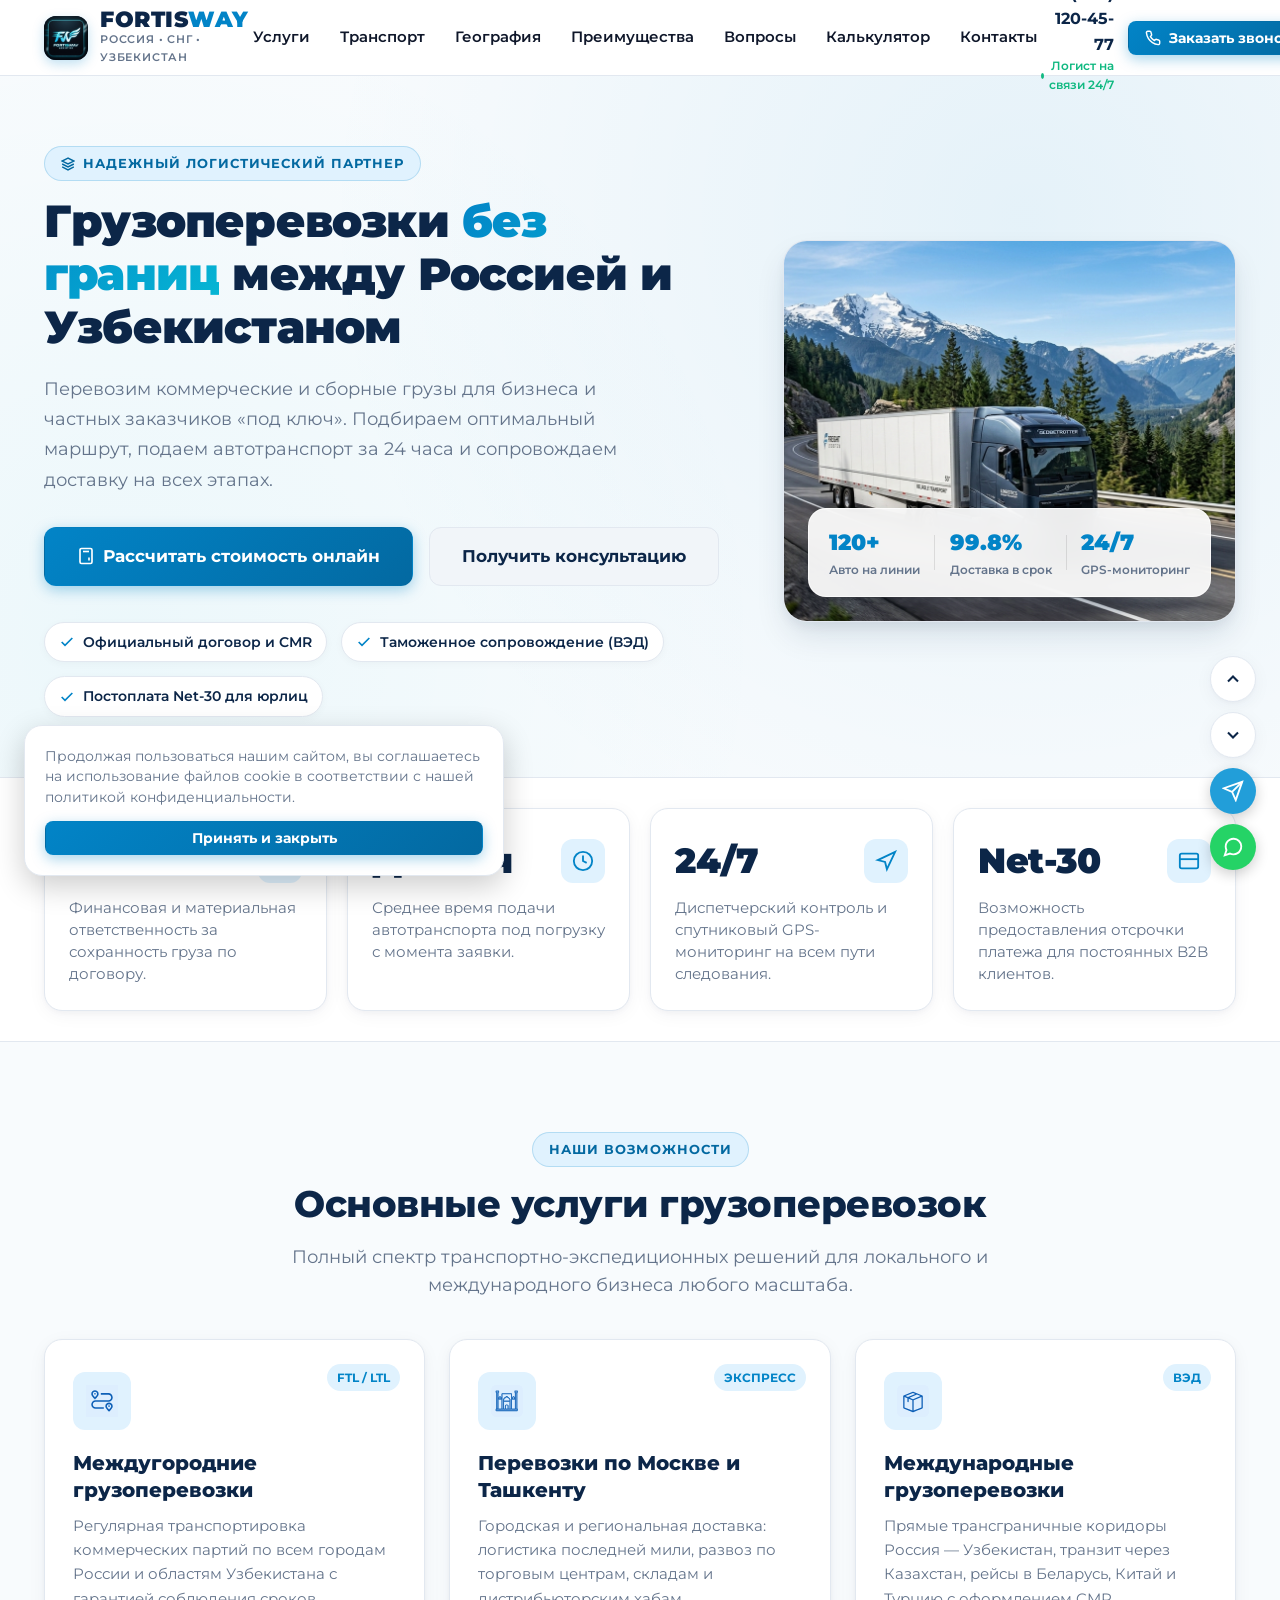
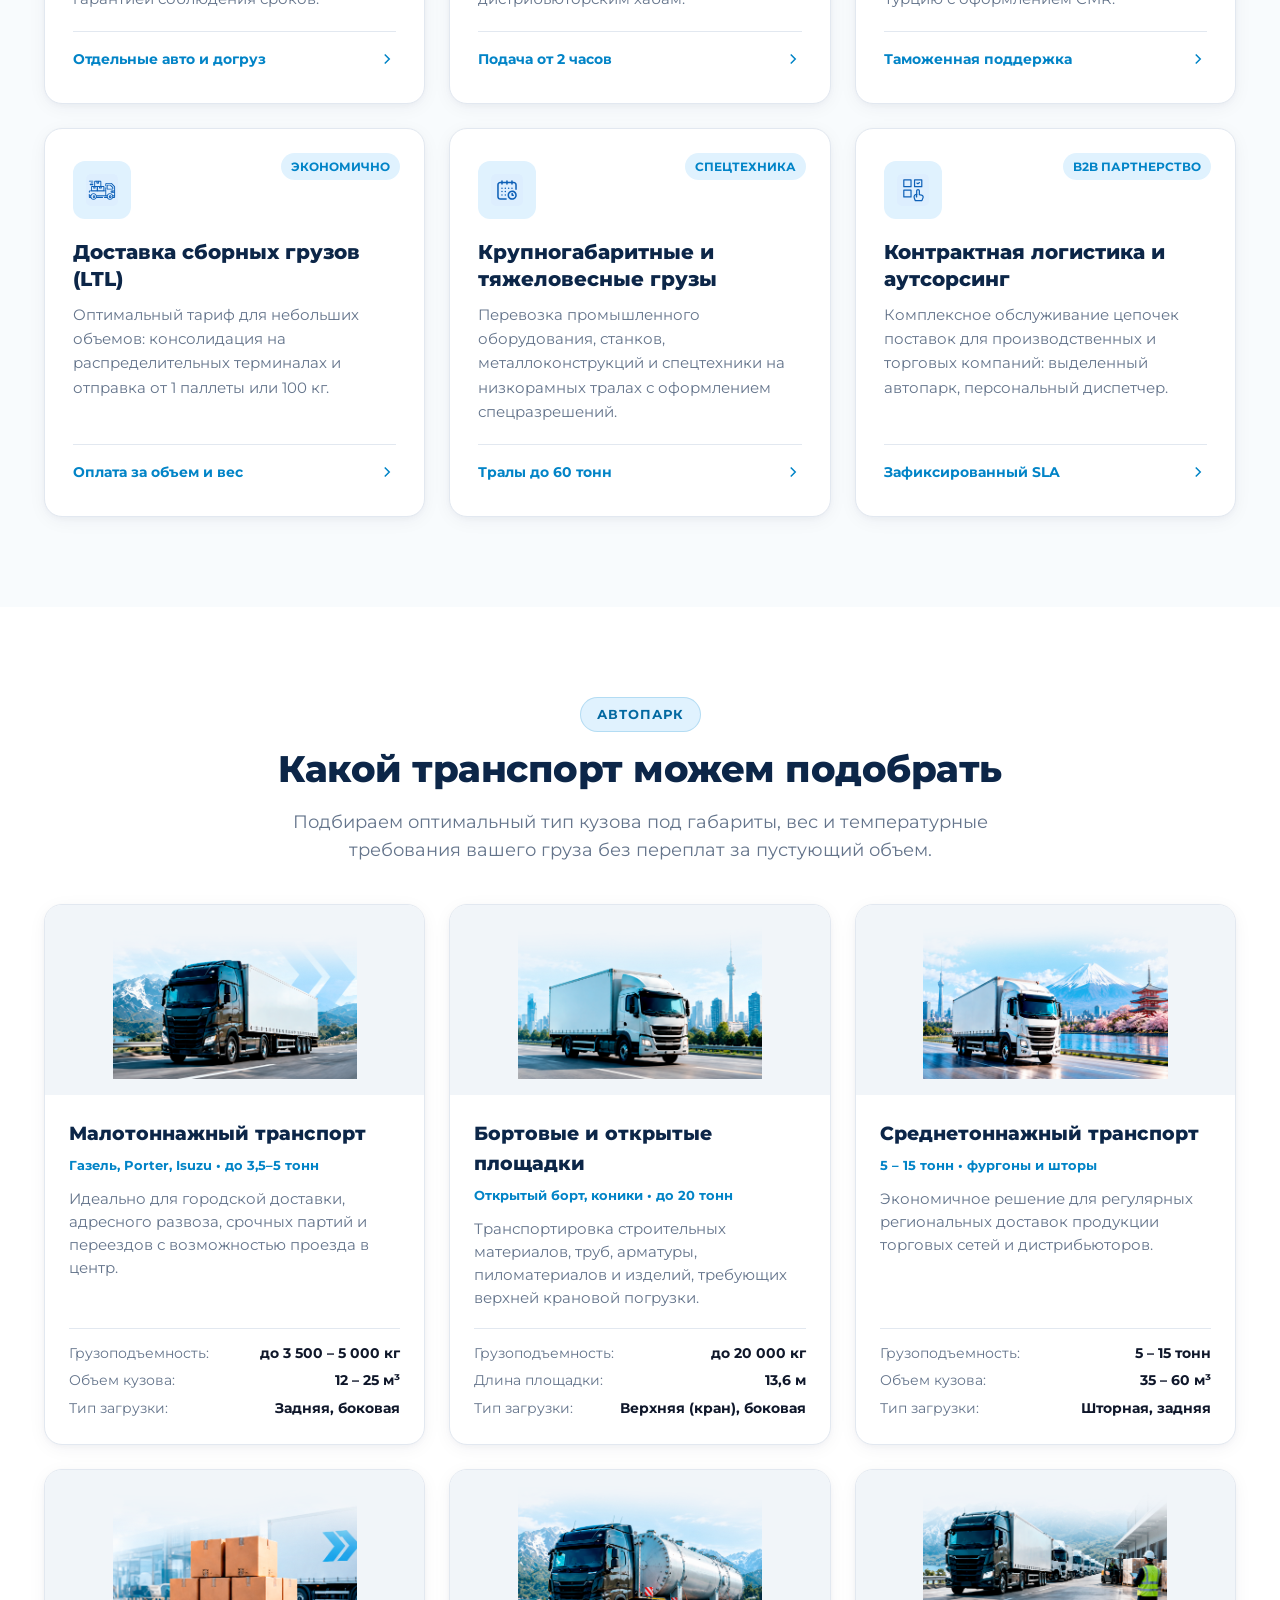
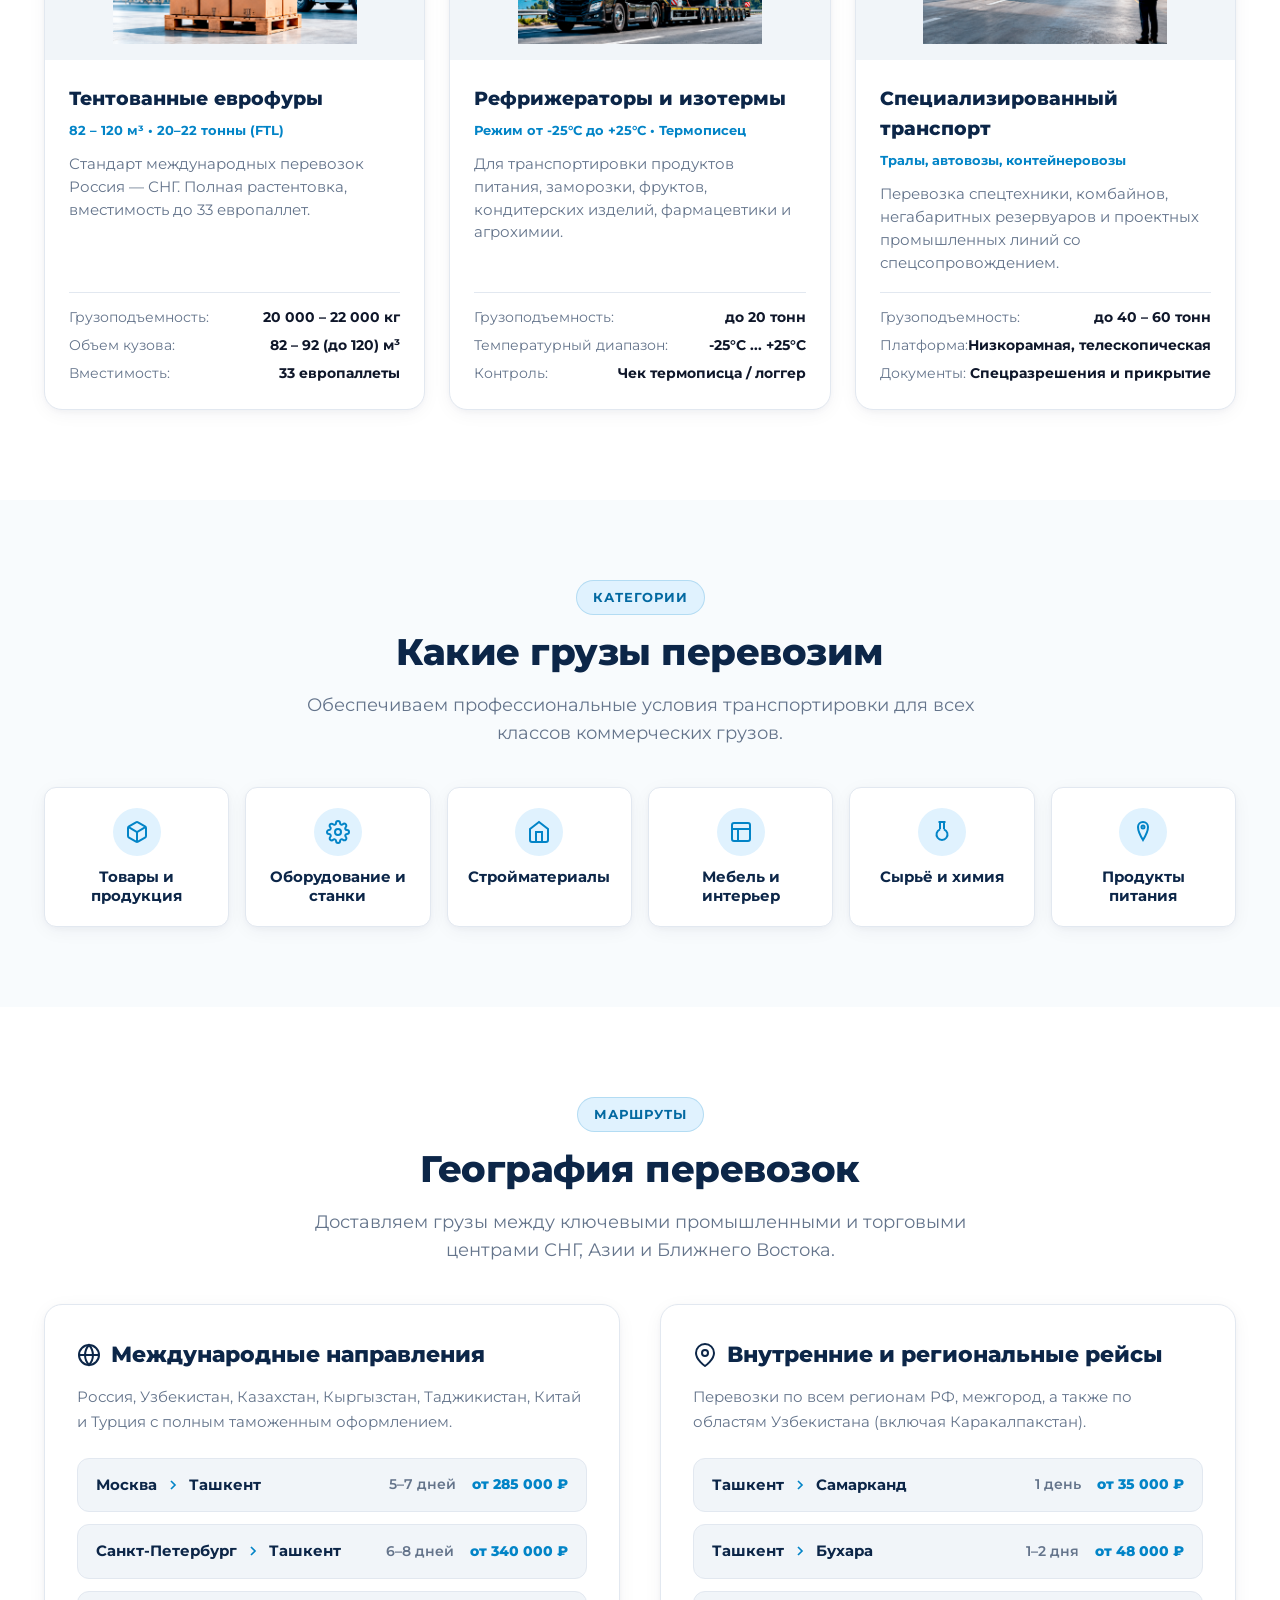
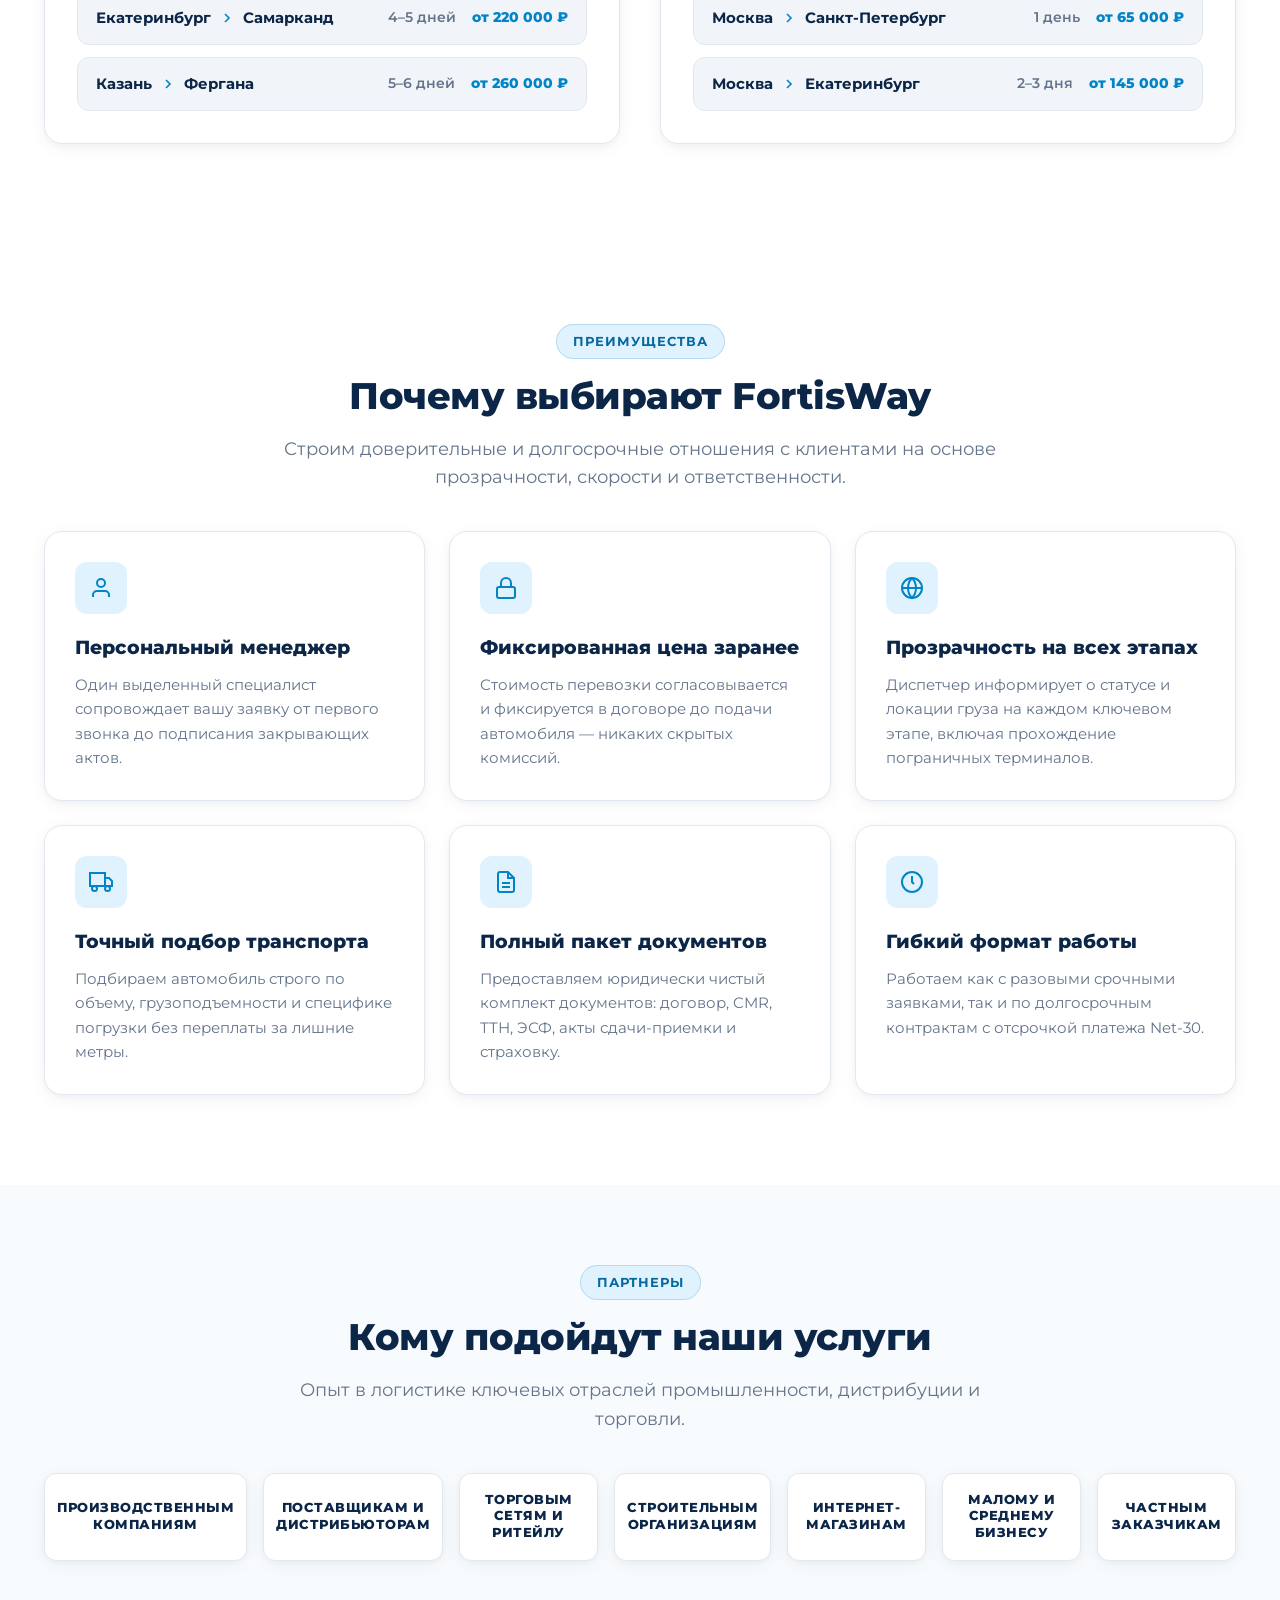
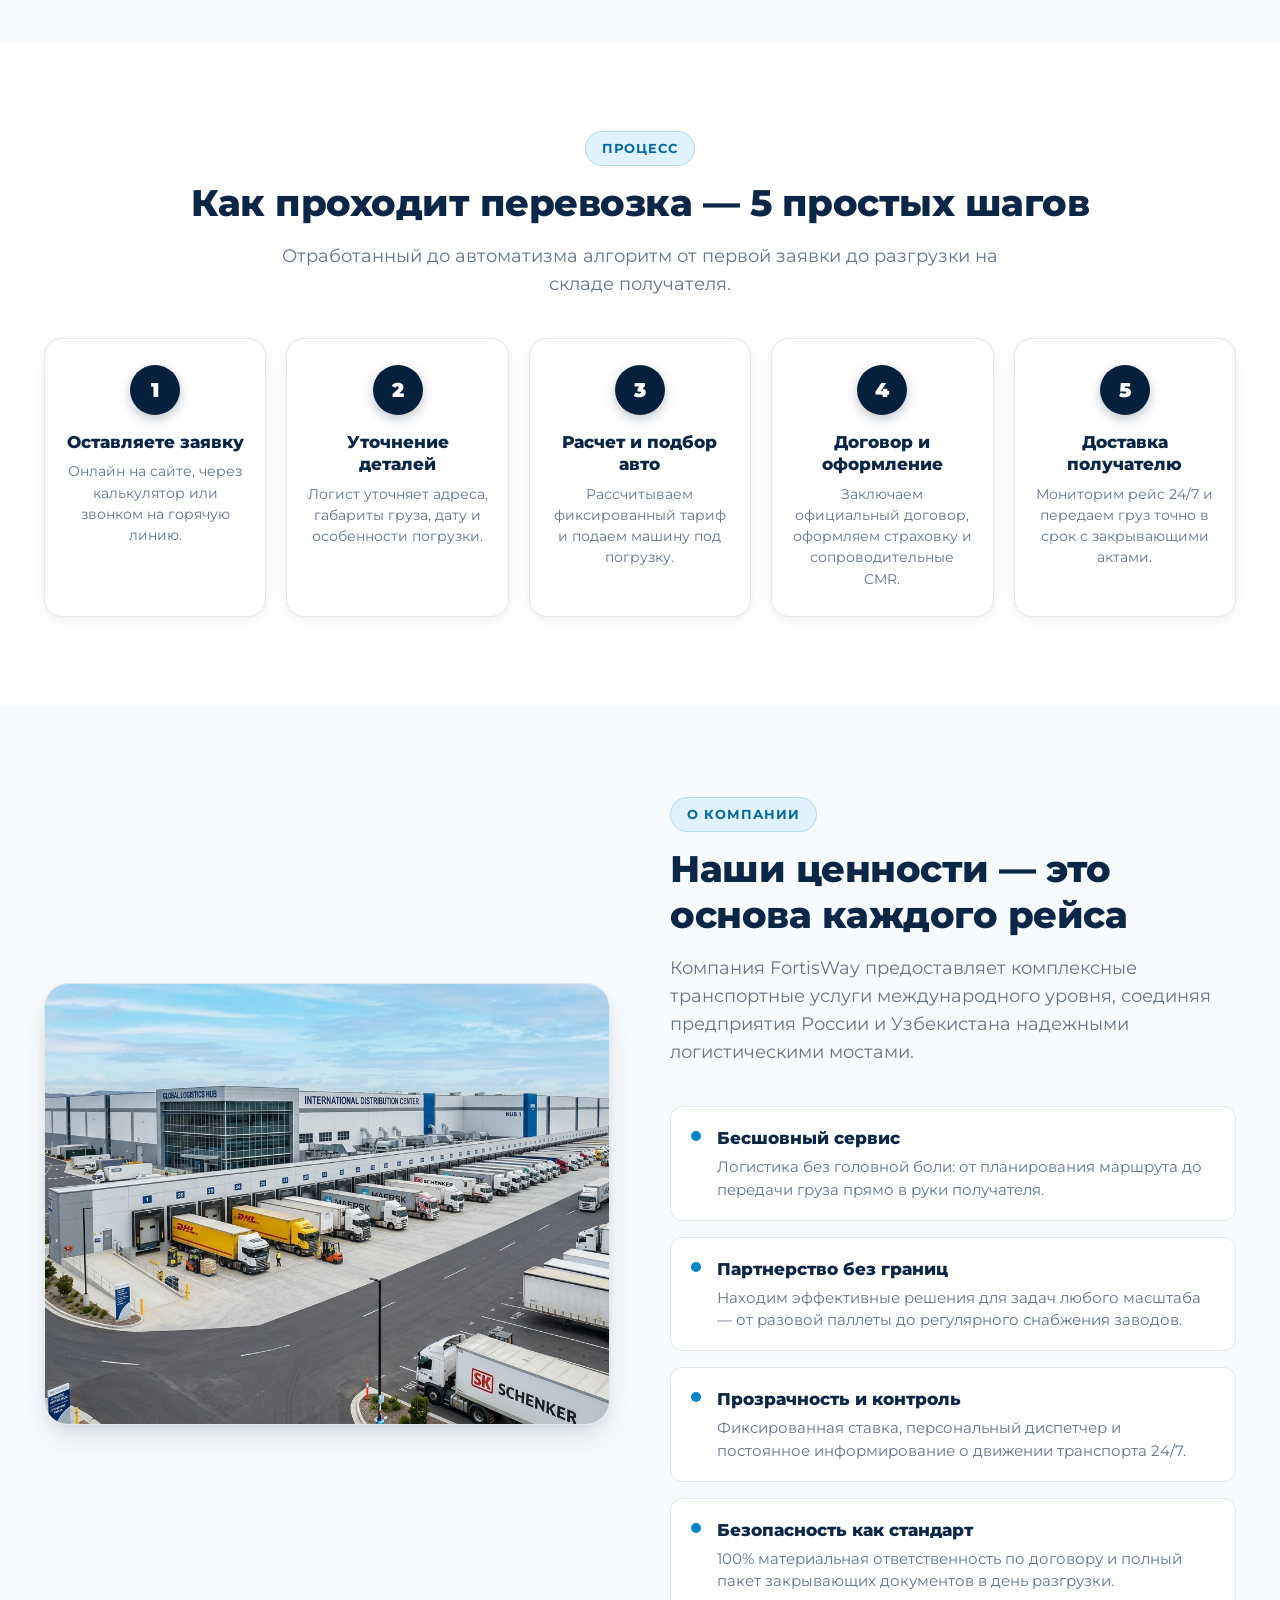
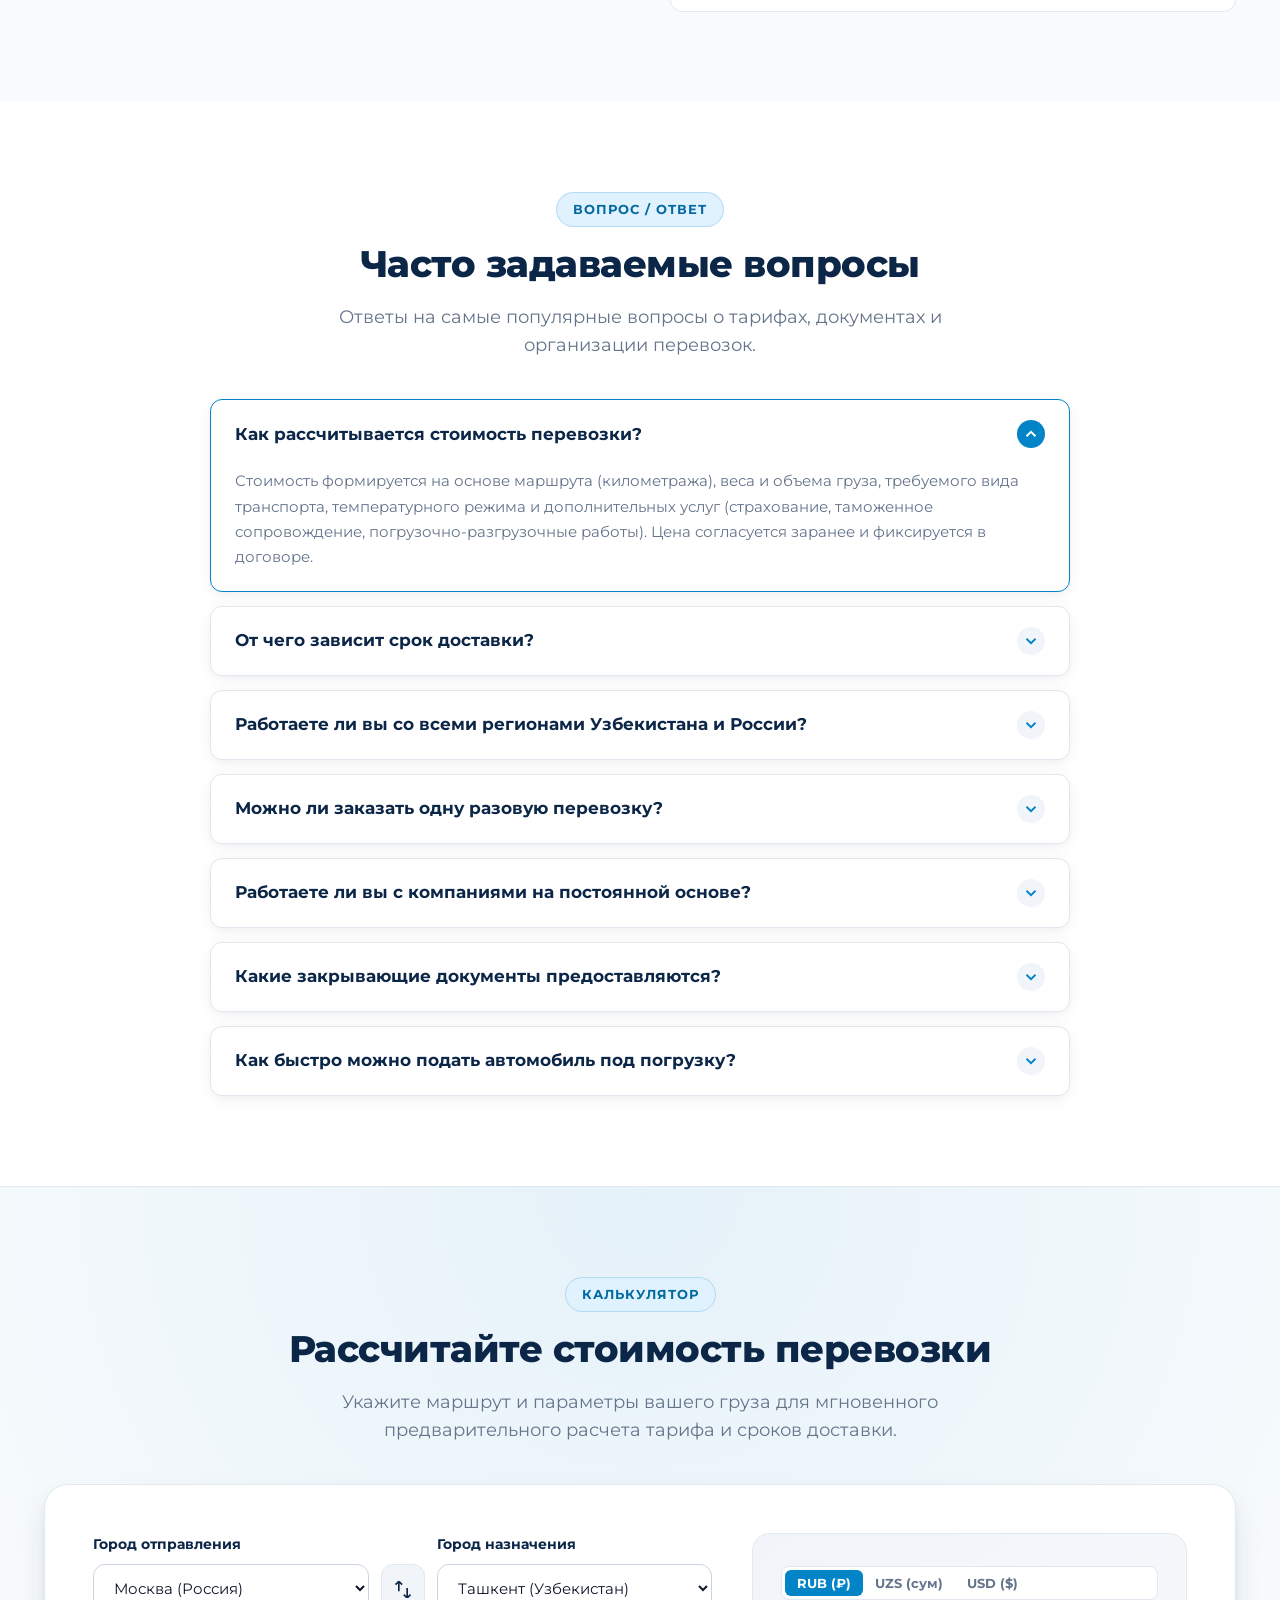
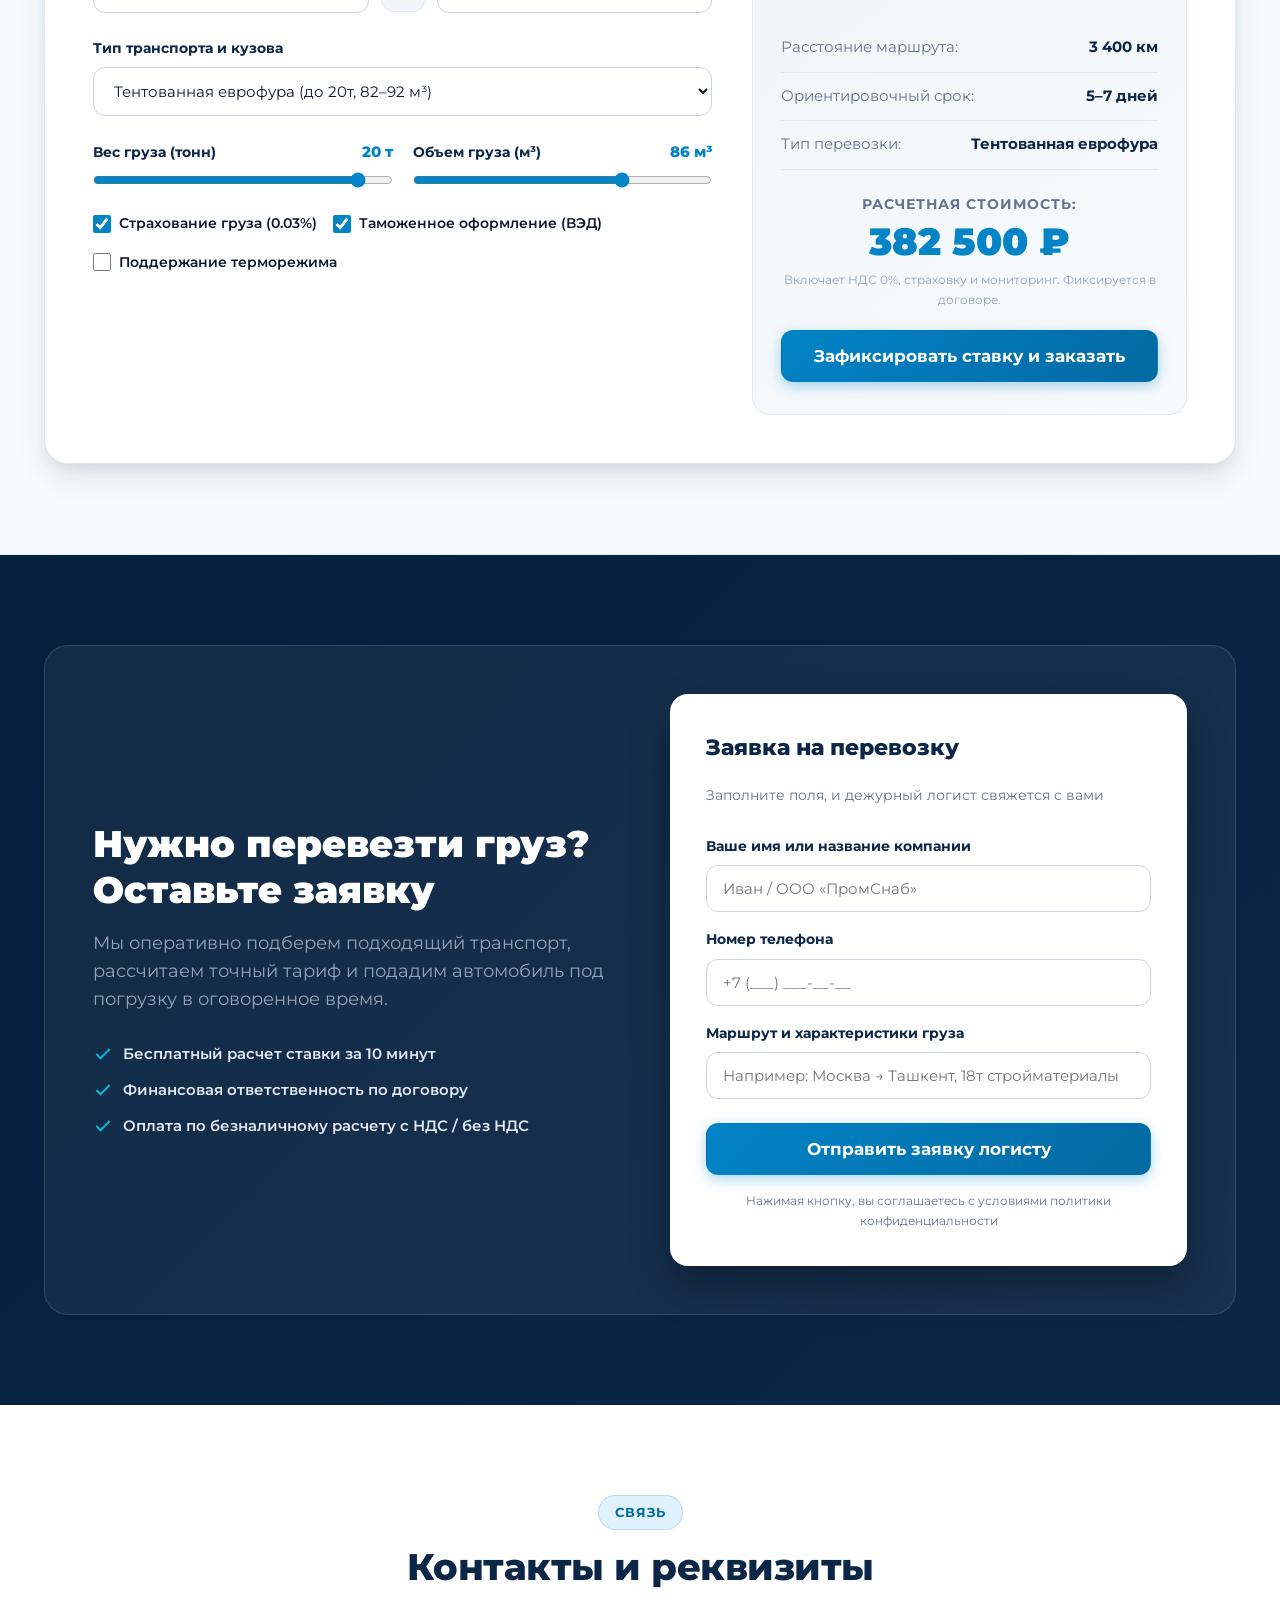
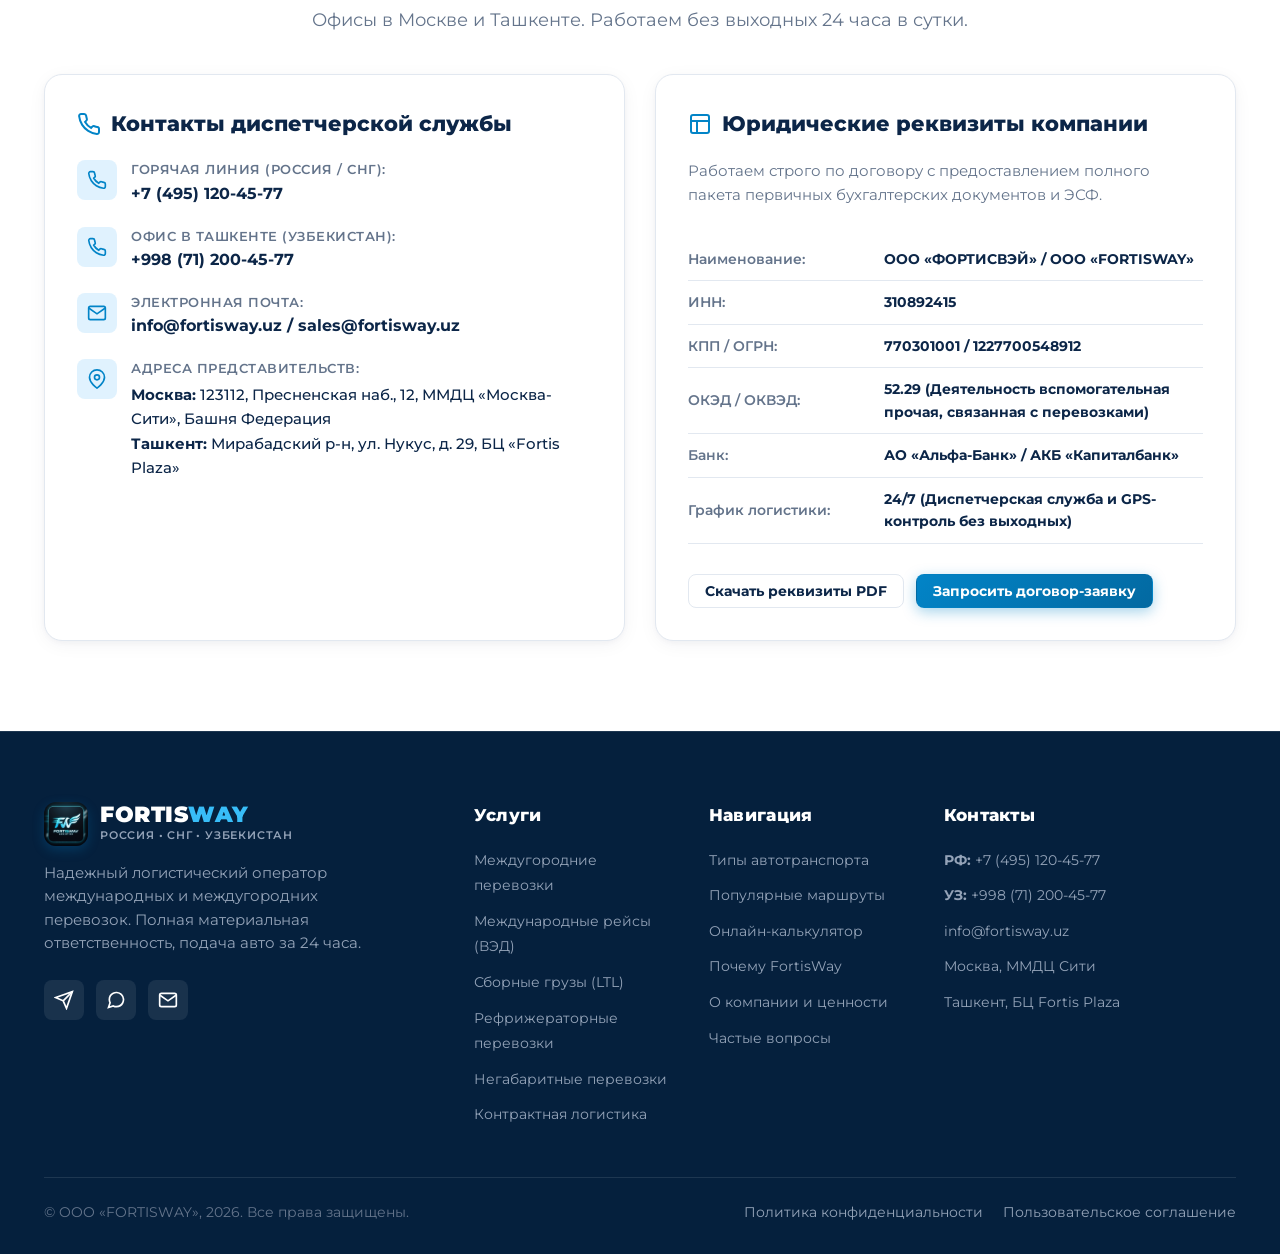
==== commit 767e8701: "feat: relocate calculator below hero and connect lead collector webhook" ====
--- a/russia/index.html
+++ b/russia/index.html
@@ -30,9 +30,9 @@
         <a href="#services" class="nav-link">Услуги</a>
         <a href="#fleet" class="nav-link">Транспорт</a>
         <a href="#geography" class="nav-link">География</a>
-        <a href="#calculator" class="nav-link">Калькулятор</a>
         <a href="#advantages" class="nav-link">Преимущества</a>
         <a href="#faq" class="nav-link">Вопросы</a>
+        <a href="#calculator" class="nav-link">Калькулятор</a>
         <a href="#contacts" class="nav-link">Контакты</a>
       </nav>
 
@@ -67,11 +67,11 @@
     <a href="#services" class="mobile-nav-link">Основные услуги</a>
     <a href="#fleet" class="mobile-nav-link">Какой транспорт подбираем</a>
     <a href="#geography" class="mobile-nav-link">География и маршруты</a>
-    <a href="#calculator" class="mobile-nav-link">Онлайн-калькулятор</a>
     <a href="#advantages" class="mobile-nav-link">Почему FortisWay</a>
     <a href="#workflow" class="mobile-nav-link">Как проходит доставка</a>
     <a href="#about" class="mobile-nav-link">О компании и ценности</a>
     <a href="#faq" class="mobile-nav-link">Частые вопросы</a>
+    <a href="#calculator" class="mobile-nav-link">Онлайн-калькулятор</a>
     <a href="#contacts" class="mobile-nav-link">Контакты и реквизиты</a>
 
     <div class="mobile-drawer-contacts">
@@ -590,6 +590,279 @@
                   <span class="route-price">от 145 000 ₽</span>
                 </div>
               </div>
+            </div>
+          </div>
+        </div>
+      </div>
+    </section>
+
+    <!-- ==================== ADVANTAGES SECTION ==================== -->
+    <section class="advantages-section" id="advantages">
+      <div class="container">
+        <div class="section-header-center">
+          <span class="section-tag">Преимущества</span>
+          <h2 class="section-title">Почему выбирают FortisWay</h2>
+          <p class="section-desc">Строим доверительные и долгосрочные отношения с клиентами на основе прозрачности, скорости и ответственности.</p>
+        </div>
+
+        <div class="advantages-grid">
+          <div class="adv-card">
+            <div class="adv-icon-box">
+              <svg width="24" height="24" viewBox="0 0 24 24" fill="none" stroke="currentColor" stroke-width="2"><path d="M20 21v-2a4 4 0 0 0-4-4H8a4 4 0 0 0-4 4v2"/><circle cx="12" cy="7" r="4"/></svg>
+            </div>
+            <h3 class="adv-title">Персональный менеджер</h3>
+            <p class="adv-desc">Один выделенный специалист сопровождает вашу заявку от первого звонка до подписания закрывающих актов.</p>
+          </div>
+
+          <div class="adv-card">
+            <div class="adv-icon-box">
+              <svg width="24" height="24" viewBox="0 0 24 24" fill="none" stroke="currentColor" stroke-width="2"><rect x="3" y="11" width="18" height="11" rx="2" ry="2"/><path d="M7 11V7a5 5 0 0 1 10 0v4"/></svg>
+            </div>
+            <h3 class="adv-title">Фиксированная цена заранее</h3>
+            <p class="adv-desc">Стоимость перевозки согласовывается и фиксируется в договоре до подачи автомобиля — никаких скрытых комиссий.</p>
+          </div>
+
+          <div class="adv-card">
+            <div class="adv-icon-box">
+              <svg width="24" height="24" viewBox="0 0 24 24" fill="none" stroke="currentColor" stroke-width="2"><circle cx="12" cy="12" r="10"/><path d="M12 2a14.5 14.5 0 0 0 0 20 14.5 14.5 0 0 0 0-20"/><path d="M2 12h20"/></svg>
+            </div>
+            <h3 class="adv-title">Прозрачность на всех этапах</h3>
+            <p class="adv-desc">Диспетчер информирует о статусе и локации груза на каждом ключевом этапе, включая прохождение пограничных терминалов.</p>
+          </div>
+
+          <div class="adv-card">
+            <div class="adv-icon-box">
+              <svg width="24" height="24" viewBox="0 0 24 24" fill="none" stroke="currentColor" stroke-width="2"><rect x="1" y="3" width="15" height="13"/><polygon points="16 8 20 8 23 11 23 16 16 16 16 8"/><circle cx="5.5" cy="18.5" r="2.5"/><circle cx="18.5" cy="18.5" r="2.5"/></svg>
+            </div>
+            <h3 class="adv-title">Точный подбор транспорта</h3>
+            <p class="adv-desc">Подбираем автомобиль строго по объему, грузоподъемности и специфике погрузки без переплаты за лишние метры.</p>
+          </div>
+
+          <div class="adv-card">
+            <div class="adv-icon-box">
+              <svg width="24" height="24" viewBox="0 0 24 24" fill="none" stroke="currentColor" stroke-width="2"><path d="M14 2H6a2 2 0 0 0-2 2v16a2 2 0 0 0 2 2h12a2 2 0 0 0 2-2V8z"/><polyline points="14 2 14 8 20 8"/><line x1="16" y1="13" x2="8" y2="13"/><line x1="16" y1="17" x2="8" y2="17"/></svg>
+            </div>
+            <h3 class="adv-title">Полный пакет документов</h3>
+            <p class="adv-desc">Предоставляем юридически чистый комплект документов: договор, CMR, ТТН, ЭСФ, акты сдачи-приемки и страховку.</p>
+          </div>
+
+          <div class="adv-card">
+            <div class="adv-icon-box">
+              <svg width="24" height="24" viewBox="0 0 24 24" fill="none" stroke="currentColor" stroke-width="2"><circle cx="12" cy="12" r="10"/><polyline points="12 6 12 12 14 14"/></svg>
+            </div>
+            <h3 class="adv-title">Гибкий формат работы</h3>
+            <p class="adv-desc">Работаем как с разовыми срочными заявками, так и по долгосрочным контрактам с отсрочкой платежа Net-30.</p>
+          </div>
+        </div>
+      </div>
+    </section>
+
+    <!-- ==================== CLIENT SEGMENTS ==================== -->
+    <section class="clients-section">
+      <div class="container">
+        <div class="section-header-center">
+          <span class="section-tag">Партнеры</span>
+          <h2 class="section-title">Кому подойдут наши услуги</h2>
+          <p class="section-desc">Опыт в логистике ключевых отраслей промышленности, дистрибуции и торговли.</p>
+        </div>
+
+        <div class="clients-grid">
+          <div class="client-chip">Производственным компаниям</div>
+          <div class="client-chip">Поставщикам и дистрибьюторам</div>
+          <div class="client-chip">Торговым сетям и ритейлу</div>
+          <div class="client-chip">Строительным организациям</div>
+          <div class="client-chip">Интернет-магазинам</div>
+          <div class="client-chip">Малому и среднему бизнесу</div>
+          <div class="client-chip">Частным заказчикам</div>
+        </div>
+      </div>
+    </section>
+
+    <!-- ==================== WORKFLOW TIMELINE ==================== -->
+    <section class="steps-section" id="workflow">
+      <div class="container">
+        <div class="section-header-center">
+          <span class="section-tag">Процесс</span>
+          <h2 class="section-title">Как проходит перевозка — 5 простых шагов</h2>
+          <p class="section-desc">Отработанный до автоматизма алгоритм от первой заявки до разгрузки на складе получателя.</p>
+        </div>
+
+        <div class="steps-timeline">
+          <div class="step-card">
+            <div class="step-num-wrap">1</div>
+            <h3 class="step-title">Оставляете заявку</h3>
+            <p class="step-desc">Онлайн на сайте, через калькулятор или звонком на горячую линию.</p>
+          </div>
+
+          <div class="step-card">
+            <div class="step-num-wrap">2</div>
+            <h3 class="step-title">Уточнение деталей</h3>
+            <p class="step-desc">Логист уточняет адреса, габариты груза, дату и особенности погрузки.</p>
+          </div>
+
+          <div class="step-card">
+            <div class="step-num-wrap">3</div>
+            <h3 class="step-title">Расчет и подбор авто</h3>
+            <p class="step-desc">Рассчитываем фиксированный тариф и подаем машину под погрузку.</p>
+          </div>
+
+          <div class="step-card">
+            <div class="step-num-wrap">4</div>
+            <h3 class="step-title">Договор и оформление</h3>
+            <p class="step-desc">Заключаем официальный договор, оформляем страховку и сопроводительные CMR.</p>
+          </div>
+
+          <div class="step-card">
+            <div class="step-num-wrap">5</div>
+            <h3 class="step-title">Доставка получателю</h3>
+            <p class="step-desc">Мониторим рейс 24/7 и передаем груз точно в срок с закрывающими актами.</p>
+          </div>
+        </div>
+      </div>
+    </section>
+
+    <!-- ==================== ABOUT & VALUES ==================== -->
+    <section class="about-section" id="about">
+      <div class="container">
+        <div class="about-grid">
+          <div class="about-visual">
+            <img src="assets/fleet_hub.jpg" alt="Логистический комплекс FortisWay">
+          </div>
+
+          <div class="about-content">
+            <span class="section-tag">О компании</span>
+            <h2 class="section-title">Наши ценности — это основа каждого рейса</h2>
+            <p class="section-desc">Компания FortisWay предоставляет комплексные транспортные услуги международного уровня, соединяя предприятия России и Узбекистана надежными логистическими мостами.</p>
+
+            <div class="values-list">
+              <div class="value-item">
+                <div class="value-bullet"></div>
+                <div>
+                  <h4 class="value-title">Бесшовный сервис</h4>
+                  <p class="value-desc">Логистика без головной боли: от планирования маршрута до передачи груза прямо в руки получателя.</p>
+                </div>
+              </div>
+
+              <div class="value-item">
+                <div class="value-bullet"></div>
+                <div>
+                  <h4 class="value-title">Партнерство без границ</h4>
+                  <p class="value-desc">Находим эффективные решения для задач любого масштаба — от разовой паллеты до регулярного снабжения заводов.</p>
+                </div>
+              </div>
+
+              <div class="value-item">
+                <div class="value-bullet"></div>
+                <div>
+                  <h4 class="value-title">Прозрачность и контроль</h4>
+                  <p class="value-desc">Фиксированная ставка, персональный диспетчер и постоянное информирование о движении транспорта 24/7.</p>
+                </div>
+              </div>
+
+              <div class="value-item">
+                <div class="value-bullet"></div>
+                <div>
+                  <h4 class="value-title">Безопасность как стандарт</h4>
+                  <p class="value-desc">100% материальная ответственность по договору и полный пакет закрывающих документов в день разгрузки.</p>
+                </div>
+              </div>
+            </div>
+          </div>
+        </div>
+      </div>
+    </section>
+
+    <!-- ==================== FAQ SECTION ==================== -->
+    <section class="faq-section" id="faq">
+      <div class="container">
+        <div class="section-header-center">
+          <span class="section-tag">Вопрос / Ответ</span>
+          <h2 class="section-title">Часто задаваемые вопросы</h2>
+          <p class="section-desc">Ответы на самые популярные вопросы о тарифах, документах и организации перевозок.</p>
+        </div>
+
+        <div class="faq-list">
+          <div class="faq-item active">
+            <div class="faq-question">
+              <span>Как рассчитывается стоимость перевозки?</span>
+              <div class="faq-icon">
+                <svg width="18" height="18" viewBox="0 0 24 24" fill="none" stroke="currentColor" stroke-width="2.5"><polyline points="6 9 12 15 18 9"/></svg>
+              </div>
+            </div>
+            <div class="faq-answer">
+              Стоимость формируется на основе маршрута (километража), веса и объема груза, требуемого вида транспорта, температурного режима и дополнительных услуг (страхование, таможенное сопровождение, погрузочно-разгрузочные работы). Цена согласуется заранее и фиксируется в договоре.
+            </div>
+          </div>
+
+          <div class="faq-item">
+            <div class="faq-question">
+              <span>От чего зависит срок доставки?</span>
+              <div class="faq-icon">
+                <svg width="18" height="18" viewBox="0 0 24 24" fill="none" stroke="currentColor" stroke-width="2.5"><polyline points="6 9 12 15 18 9"/></svg>
+              </div>
+            </div>
+            <div class="faq-answer">
+              Срок доставки зависит от протяженности маршрута, загруженности трасс, типа автотранспорта, погодных условий, а при международных рейсах — от скорости прохождения таможенного контроля на пограничных пунктах. В среднем рейс Москва — Ташкент занимает 5–7 календарных дней.
+            </div>
+          </div>
+
+          <div class="faq-item">
+            <div class="faq-question">
+              <span>Работаете ли вы со всеми регионами Узбекистана и России?</span>
+              <div class="faq-icon">
+                <svg width="18" height="18" viewBox="0 0 24 24" fill="none" stroke="currentColor" stroke-width="2.5"><polyline points="6 9 12 15 18 9"/></svg>
+              </div>
+            </div>
+            <div class="faq-answer">
+              Да, мы доставляем грузы во все области и населенные пункты Республики Узбекистан (включая Каракалпакстан, Ферганскую долину, Самарканд, Бухару, Навои), а также по всем ключевым регионам Российской Федерации.
+            </div>
+          </div>
+
+          <div class="faq-item">
+            <div class="faq-question">
+              <span>Можно ли заказать одну разовую перевозку?</span>
+              <div class="faq-icon">
+                <svg width="18" height="18" viewBox="0 0 24 24" fill="none" stroke="currentColor" stroke-width="2.5"><polyline points="6 9 12 15 18 9"/></svg>
+              </div>
+            </div>
+            <div class="faq-answer">
+              Да, мы работаем как с разовыми заявками от юридических и физических лиц, так и по долгосрочным контрактам с индивидуальными условиями.
+            </div>
+          </div>
+
+          <div class="faq-item">
+            <div class="faq-question">
+              <span>Работаете ли вы с компаниями на постоянной основе?</span>
+              <div class="faq-icon">
+                <svg width="18" height="18" viewBox="0 0 24 24" fill="none" stroke="currentColor" stroke-width="2.5"><polyline points="6 9 12 15 18 9"/></svg>
+              </div>
+            </div>
+            <div class="faq-answer">
+              Да, это наше ключевое направление. Для постоянных B2B-партнеров предусмотрены персональный менеджер, гарантированная подача авто даже в пиковые сезоны, зафиксированные тарифы и гибкие условия оплаты, включая отсрочку платежа Net-30.
+            </div>
+          </div>
+
+          <div class="faq-item">
+            <div class="faq-question">
+              <span>Какие закрывающие документы предоставляются?</span>
+              <div class="faq-icon">
+                <svg width="18" height="18" viewBox="0 0 24 24" fill="none" stroke="currentColor" stroke-width="2.5"><polyline points="6 9 12 15 18 9"/></svg>
+              </div>
+            </div>
+            <div class="faq-answer">
+              Предоставляется полный юридический комплект: Договор-заявка, Международная товарно-транспортная накладная (CMR) или ТТН, Счет-фактура (ЭСФ), Акт выполненных работ и страховой полис.
+            </div>
+          </div>
+
+          <div class="faq-item">
+            <div class="faq-question">
+              <span>Как быстро можно подать автомобиль под погрузку?</span>
+              <div class="faq-icon">
+                <svg width="18" height="18" viewBox="0 0 24 24" fill="none" stroke="currentColor" stroke-width="2.5"><polyline points="6 9 12 15 18 9"/></svg>
+              </div>
+            </div>
+            <div class="faq-answer">
+              По Москве, МО и Ташкенту подача осуществляется от 2 до 4 часов с момента подтверждения заявки. На междугородних и международных маршрутах — в течение 12–24 часов.
             </div>
           </div>
         </div>
@@ -729,278 +1002,6 @@
       </div>
     </section>
 
-    <!-- ==================== ADVANTAGES SECTION ==================== -->
-    <section class="advantages-section" id="advantages">
-      <div class="container">
-        <div class="section-header-center">
-          <span class="section-tag">Преимущества</span>
-          <h2 class="section-title">Почему выбирают FortisWay</h2>
-          <p class="section-desc">Строим доверительные и долгосрочные отношения с клиентами на основе прозрачности, скорости и ответственности.</p>
-        </div>
-
-        <div class="advantages-grid">
-          <div class="adv-card">
-            <div class="adv-icon-box">
-              <svg width="24" height="24" viewBox="0 0 24 24" fill="none" stroke="currentColor" stroke-width="2"><path d="M20 21v-2a4 4 0 0 0-4-4H8a4 4 0 0 0-4 4v2"/><circle cx="12" cy="7" r="4"/></svg>
-            </div>
-            <h3 class="adv-title">Персональный менеджер</h3>
-            <p class="adv-desc">Один выделенный специалист сопровождает вашу заявку от первого звонка до подписания закрывающих актов.</p>
-          </div>
-
-          <div class="adv-card">
-            <div class="adv-icon-box">
-              <svg width="24" height="24" viewBox="0 0 24 24" fill="none" stroke="currentColor" stroke-width="2"><rect x="3" y="11" width="18" height="11" rx="2" ry="2"/><path d="M7 11V7a5 5 0 0 1 10 0v4"/></svg>
-            </div>
-            <h3 class="adv-title">Фиксированная цена заранее</h3>
-            <p class="adv-desc">Стоимость перевозки согласовывается и фиксируется в договоре до подачи автомобиля — никаких скрытых комиссий.</p>
-          </div>
-
-          <div class="adv-card">
-            <div class="adv-icon-box">
-              <svg width="24" height="24" viewBox="0 0 24 24" fill="none" stroke="currentColor" stroke-width="2"><circle cx="12" cy="12" r="10"/><path d="M12 2a14.5 14.5 0 0 0 0 20 14.5 14.5 0 0 0 0-20"/><path d="M2 12h20"/></svg>
-            </div>
-            <h3 class="adv-title">Прозрачность на всех этапах</h3>
-            <p class="adv-desc">Диспетчер информирует о статусе и локации груза на каждом ключевом этапе, включая прохождение пограничных терминалов.</p>
-          </div>
-
-          <div class="adv-card">
-            <div class="adv-icon-box">
-              <svg width="24" height="24" viewBox="0 0 24 24" fill="none" stroke="currentColor" stroke-width="2"><rect x="1" y="3" width="15" height="13"/><polygon points="16 8 20 8 23 11 23 16 16 16 16 8"/><circle cx="5.5" cy="18.5" r="2.5"/><circle cx="18.5" cy="18.5" r="2.5"/></svg>
-            </div>
-            <h3 class="adv-title">Точный подбор транспорта</h3>
-            <p class="adv-desc">Подбираем автомобиль строго по объему, грузоподъемности и специфике погрузки без переплаты за лишние метры.</p>
-          </div>
-
-          <div class="adv-card">
-            <div class="adv-icon-box">
-              <svg width="24" height="24" viewBox="0 0 24 24" fill="none" stroke="currentColor" stroke-width="2"><path d="M14 2H6a2 2 0 0 0-2 2v16a2 2 0 0 0 2 2h12a2 2 0 0 0 2-2V8z"/><polyline points="14 2 14 8 20 8"/><line x1="16" y1="13" x2="8" y2="13"/><line x1="16" y1="17" x2="8" y2="17"/></svg>
-            </div>
-            <h3 class="adv-title">Полный пакет документов</h3>
-            <p class="adv-desc">Предоставляем юридически чистый комплект документов: договор, CMR, ТТН, ЭСФ, акты сдачи-приемки и страховку.</p>
-          </div>
-
-          <div class="adv-card">
-            <div class="adv-icon-box">
-              <svg width="24" height="24" viewBox="0 0 24 24" fill="none" stroke="currentColor" stroke-width="2"><circle cx="12" cy="12" r="10"/><polyline points="12 6 12 12 14 14"/></svg>
-            </div>
-            <h3 class="adv-title">Гибкий формат работы</h3>
-            <p class="adv-desc">Работаем как с разовыми срочными заявками, так и по долгосрочным контрактам с отсрочкой платежа Net-30.</p>
-          </div>
-        </div>
-      </div>
-    </section>
-
-    <!-- ==================== CLIENT SEGMENTS ==================== -->
-    <section class="clients-section">
-      <div class="container">
-        <div class="section-header-center">
-          <span class="section-tag">Партнеры</span>
-          <h2 class="section-title">Кому подойдут наши услуги</h2>
-          <p class="section-desc">Опыт в логистике ключевых отраслей промышленности, дистрибуции и торговли.</p>
-        </div>
-
-        <div class="clients-grid">
-          <div class="client-chip">Производственным компаниям</div>
-          <div class="client-chip">Поставщикам и дистрибьюторам</div>
-          <div class="client-chip">Торговым сетям и ритейлу</div>
-          <div class="client-chip">Строительным организациям</div>
-          <div class="client-chip">Интернет-магазинам</div>
-          <div class="client-chip">Малому и среднему бизнесу</div>
-          <div class="client-chip">Частным заказчикам</div>
-        </div>
-      </div>
-    </section>
-
-    <!-- ==================== WORKFLOW TIMELINE ==================== -->
-    <section class="steps-section" id="workflow">
-      <div class="container">
-        <div class="section-header-center">
-          <span class="section-tag">Процесс</span>
-          <h2 class="section-title">Как проходит перевозка — 5 простых шагов</h2>
-          <p class="section-desc">Отработанный до автоматизма алгоритм от первой заявки до разгрузки на складе получателя.</p>
-        </div>
-
-        <div class="steps-timeline">
-          <div class="step-card">
-            <div class="step-num-wrap">1</div>
-            <h3 class="step-title">Оставляете заявку</h3>
-            <p class="step-desc">Онлайн на сайте, через калькулятор или звонком на горячую линию.</p>
-          </div>
-
-          <div class="step-card">
-            <div class="step-num-wrap">2</div>
-            <h3 class="step-title">Уточнение деталей</h3>
-            <p class="step-desc">Логист уточняет адреса, габариты груза, дату и особенности погрузки.</p>
-          </div>
-
-          <div class="step-card">
-            <div class="step-num-wrap">3</div>
-            <h3 class="step-title">Расчет и подбор авто</h3>
-            <p class="step-desc">Рассчитываем фиксированный тариф и подаем машину под погрузку.</p>
-          </div>
-
-          <div class="step-card">
-            <div class="step-num-wrap">4</div>
-            <h3 class="step-title">Договор и оформление</h3>
-            <p class="step-desc">Заключаем официальный договор, оформляем страховку и сопроводительные CMR.</p>
-          </div>
-
-          <div class="step-card">
-            <div class="step-num-wrap">5</div>
-            <h3 class="step-title">Доставка получателю</h3>
-            <p class="step-desc">Мониторим рейс 24/7 и передаем груз точно в срок с закрывающими актами.</p>
-          </div>
-        </div>
-      </div>
-    </section>
-
-    <!-- ==================== ABOUT & VALUES ==================== -->
-    <section class="about-section" id="about">
-      <div class="container">
-        <div class="about-grid">
-          <div class="about-visual">
-            <img src="assets/fleet_hub.jpg" alt="Логистический комплекс FortisWay">
-          </div>
-
-          <div class="about-content">
-            <span class="section-tag">О компании</span>
-            <h2 class="section-title">Наши ценности — это основа каждого рейса</h2>
-            <p class="section-desc">Компания FortisWay предоставляет комплексные транспортные услуги международного уровня, соединяя предприятия России и Узбекистана надежными логистическими мостами.</p>
-
-            <div class="values-list">
-              <div class="value-item">
-                <div class="value-bullet"></div>
-                <div>
-                  <h4 class="value-title">Бесшовный сервис</h4>
-                  <p class="value-desc">Логистика без головной боли: от планирования маршрута до передачи груза прямо в руки получателя.</p>
-                </div>
-              </div>
-
-              <div class="value-item">
-                <div class="value-bullet"></div>
-                <div>
-                  <h4 class="value-title">Партнерство без границ</h4>
-                  <p class="value-desc">Находим эффективные решения для задач любого масштаба — от разовой паллеты до регулярного снабжения заводов.</p>
-                </div>
-              </div>
-
-              <div class="value-item">
-                <div class="value-bullet"></div>
-                <div>
-                  <h4 class="value-title">Прозрачность и контроль</h4>
-                  <p class="value-desc">Фиксированная ставка, персональный диспетчер и постоянное информирование о движении транспорта 24/7.</p>
-                </div>
-              </div>
-
-              <div class="value-item">
-                <div class="value-bullet"></div>
-                <div>
-                  <h4 class="value-title">Безопасность как стандарт</h4>
-                  <p class="value-desc">100% материальная ответственность по договору и полный пакет закрывающих документов в день разгрузки.</p>
-                </div>
-              </div>
-            </div>
-          </div>
-        </div>
-      </div>
-    </section>
-
-    <!-- ==================== FAQ SECTION ==================== -->
-    <section class="faq-section" id="faq">
-      <div class="container">
-        <div class="section-header-center">
-          <span class="section-tag">Вопрос / Ответ</span>
-          <h2 class="section-title">Часто задаваемые вопросы</h2>
-          <p class="section-desc">Ответы на самые популярные вопросы о тарифах, документах и организации перевозок.</p>
-        </div>
-
-        <div class="faq-list">
-          <div class="faq-item active">
-            <div class="faq-question">
-              <span>Как рассчитывается стоимость перевозки?</span>
-              <div class="faq-icon">
-                <svg width="18" height="18" viewBox="0 0 24 24" fill="none" stroke="currentColor" stroke-width="2.5"><polyline points="6 9 12 15 18 9"/></svg>
-              </div>
-            </div>
-            <div class="faq-answer">
-              Стоимость формируется на основе маршрута (километража), веса и объема груза, требуемого вида транспорта, температурного режима и дополнительных услуг (страхование, таможенное сопровождение, погрузочно-разгрузочные работы). Цена согласуется заранее и фиксируется в договоре.
-            </div>
-          </div>
-
-          <div class="faq-item">
-            <div class="faq-question">
-              <span>От чего зависит срок доставки?</span>
-              <div class="faq-icon">
-                <svg width="18" height="18" viewBox="0 0 24 24" fill="none" stroke="currentColor" stroke-width="2.5"><polyline points="6 9 12 15 18 9"/></svg>
-              </div>
-            </div>
-            <div class="faq-answer">
-              Срок доставки зависит от протяженности маршрута, загруженности трасс, типа автотранспорта, погодных условий, а при международных рейсах — от скорости прохождения таможенного контроля на пограничных пунктах. В среднем рейс Москва — Ташкент занимает 5–7 календарных дней.
-            </div>
-          </div>
-
-          <div class="faq-item">
-            <div class="faq-question">
-              <span>Работаете ли вы со всеми регионами Узбекистана и России?</span>
-              <div class="faq-icon">
-                <svg width="18" height="18" viewBox="0 0 24 24" fill="none" stroke="currentColor" stroke-width="2.5"><polyline points="6 9 12 15 18 9"/></svg>
-              </div>
-            </div>
-            <div class="faq-answer">
-              Да, мы доставляем грузы во все области и населенные пункты Республики Узбекистан (включая Каракалпакстан, Ферганскую долину, Самарканд, Бухару, Навои), а также по всем ключевым регионам Российской Федерации.
-            </div>
-          </div>
-
-          <div class="faq-item">
-            <div class="faq-question">
-              <span>Можно ли заказать одну разовую перевозку?</span>
-              <div class="faq-icon">
-                <svg width="18" height="18" viewBox="0 0 24 24" fill="none" stroke="currentColor" stroke-width="2.5"><polyline points="6 9 12 15 18 9"/></svg>
-              </div>
-            </div>
-            <div class="faq-answer">
-              Да, мы работаем как с разовыми заявками от юридических и физических лиц, так и по долгосрочным контрактам с индивидуальными условиями.
-            </div>
-          </div>
-
-          <div class="faq-item">
-            <div class="faq-question">
-              <span>Работаете ли вы с компаниями на постоянной основе?</span>
-              <div class="faq-icon">
-                <svg width="18" height="18" viewBox="0 0 24 24" fill="none" stroke="currentColor" stroke-width="2.5"><polyline points="6 9 12 15 18 9"/></svg>
-              </div>
-            </div>
-            <div class="faq-answer">
-              Да, это наше ключевое направление. Для постоянных B2B-партнеров предусмотрены персональный менеджер, гарантированная подача авто даже в пиковые сезоны, зафиксированные тарифы и гибкие условия оплаты, включая отсрочку платежа Net-30.
-            </div>
-          </div>
-
-          <div class="faq-item">
-            <div class="faq-question">
-              <span>Какие закрывающие документы предоставляются?</span>
-              <div class="faq-icon">
-                <svg width="18" height="18" viewBox="0 0 24 24" fill="none" stroke="currentColor" stroke-width="2.5"><polyline points="6 9 12 15 18 9"/></svg>
-              </div>
-            </div>
-            <div class="faq-answer">
-              Предоставляется полный юридический комплект: Договор-заявка, Международная товарно-транспортная накладная (CMR) или ТТН, Счет-фактура (ЭСФ), Акт выполненных работ и страховой полис.
-            </div>
-          </div>
-
-          <div class="faq-item">
-            <div class="faq-question">
-              <span>Как быстро можно подать автомобиль под погрузку?</span>
-              <div class="faq-icon">
-                <svg width="18" height="18" viewBox="0 0 24 24" fill="none" stroke="currentColor" stroke-width="2.5"><polyline points="6 9 12 15 18 9"/></svg>
-              </div>
-            </div>
-            <div class="faq-answer">
-              По Москве, МО и Ташкенту подача осуществляется от 2 до 4 часов с момента подтверждения заявки. На междугородних и международных маршрутах — в течение 12–24 часов.
-            </div>
-          </div>
-        </div>
-      </div>
-    </section>
 
     <!-- ==================== LEAD CAPTURE CTA ==================== -->
     <section class="cta-section">
